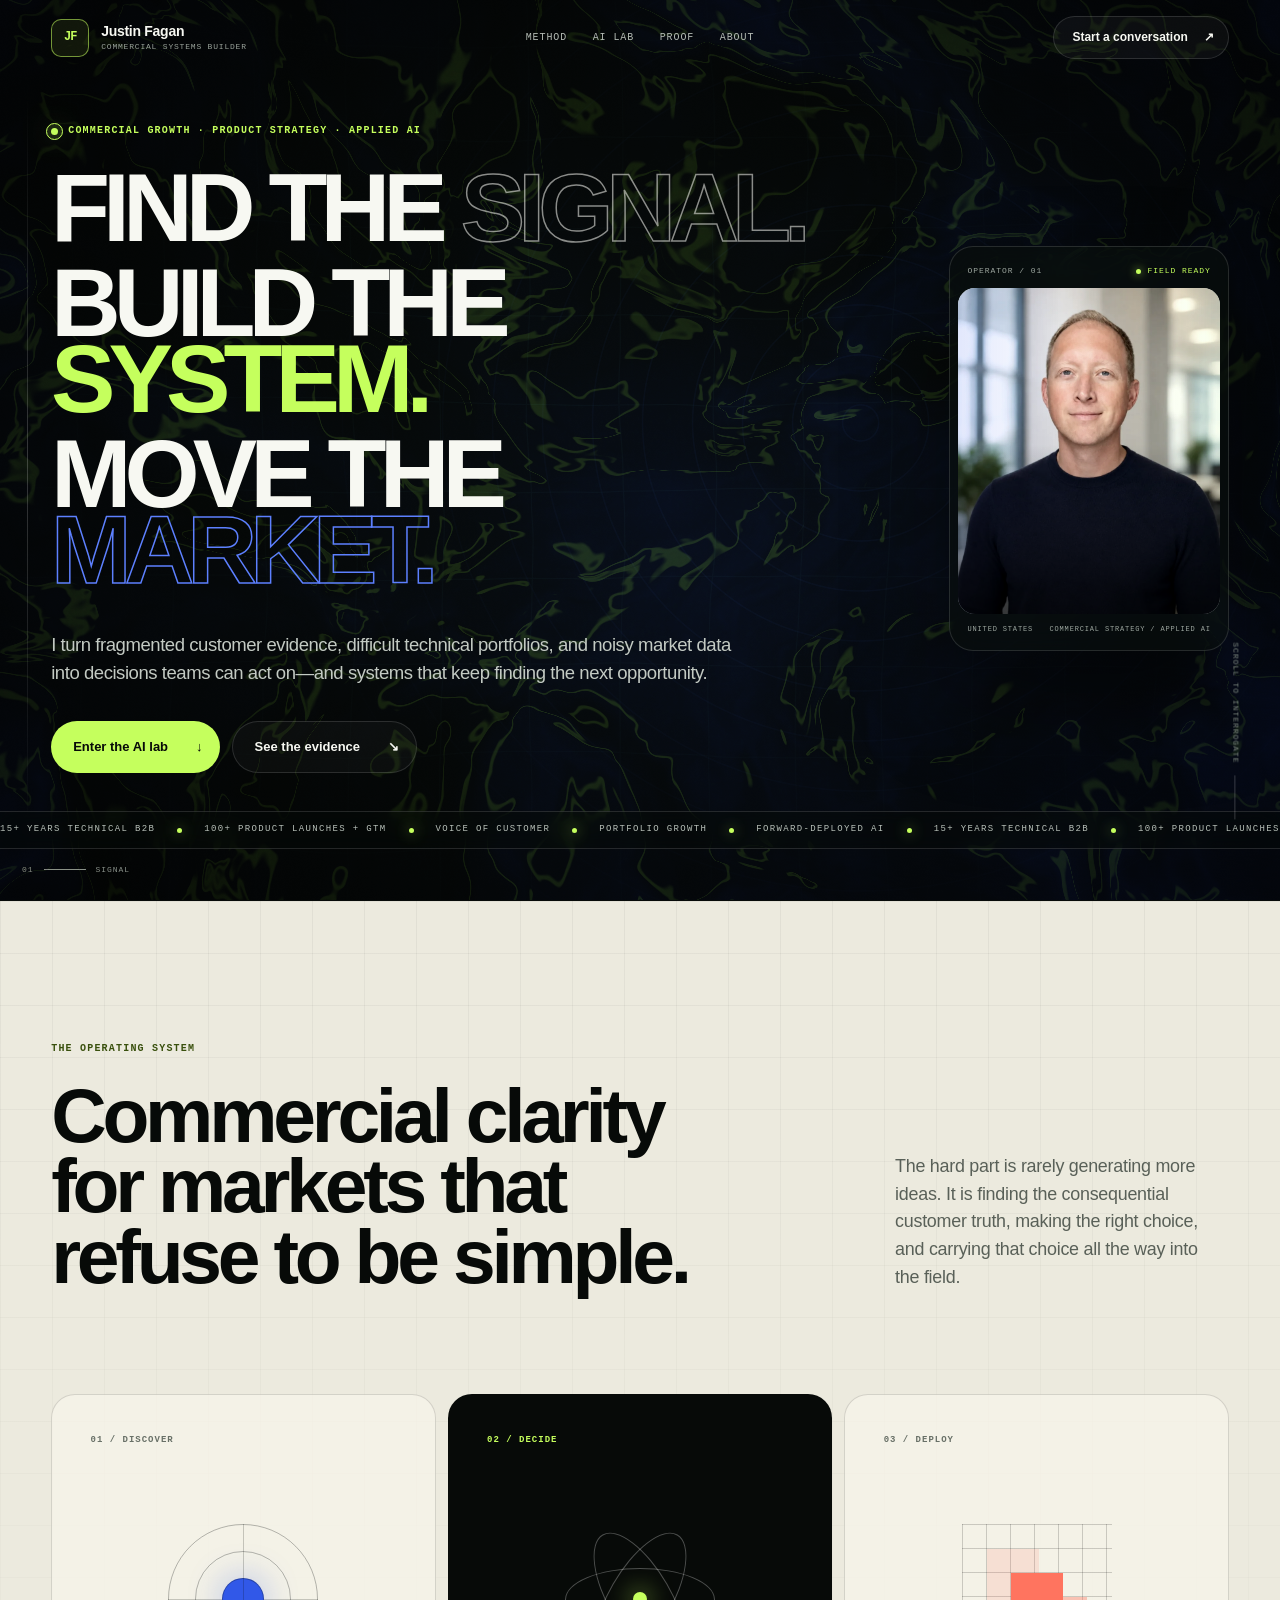
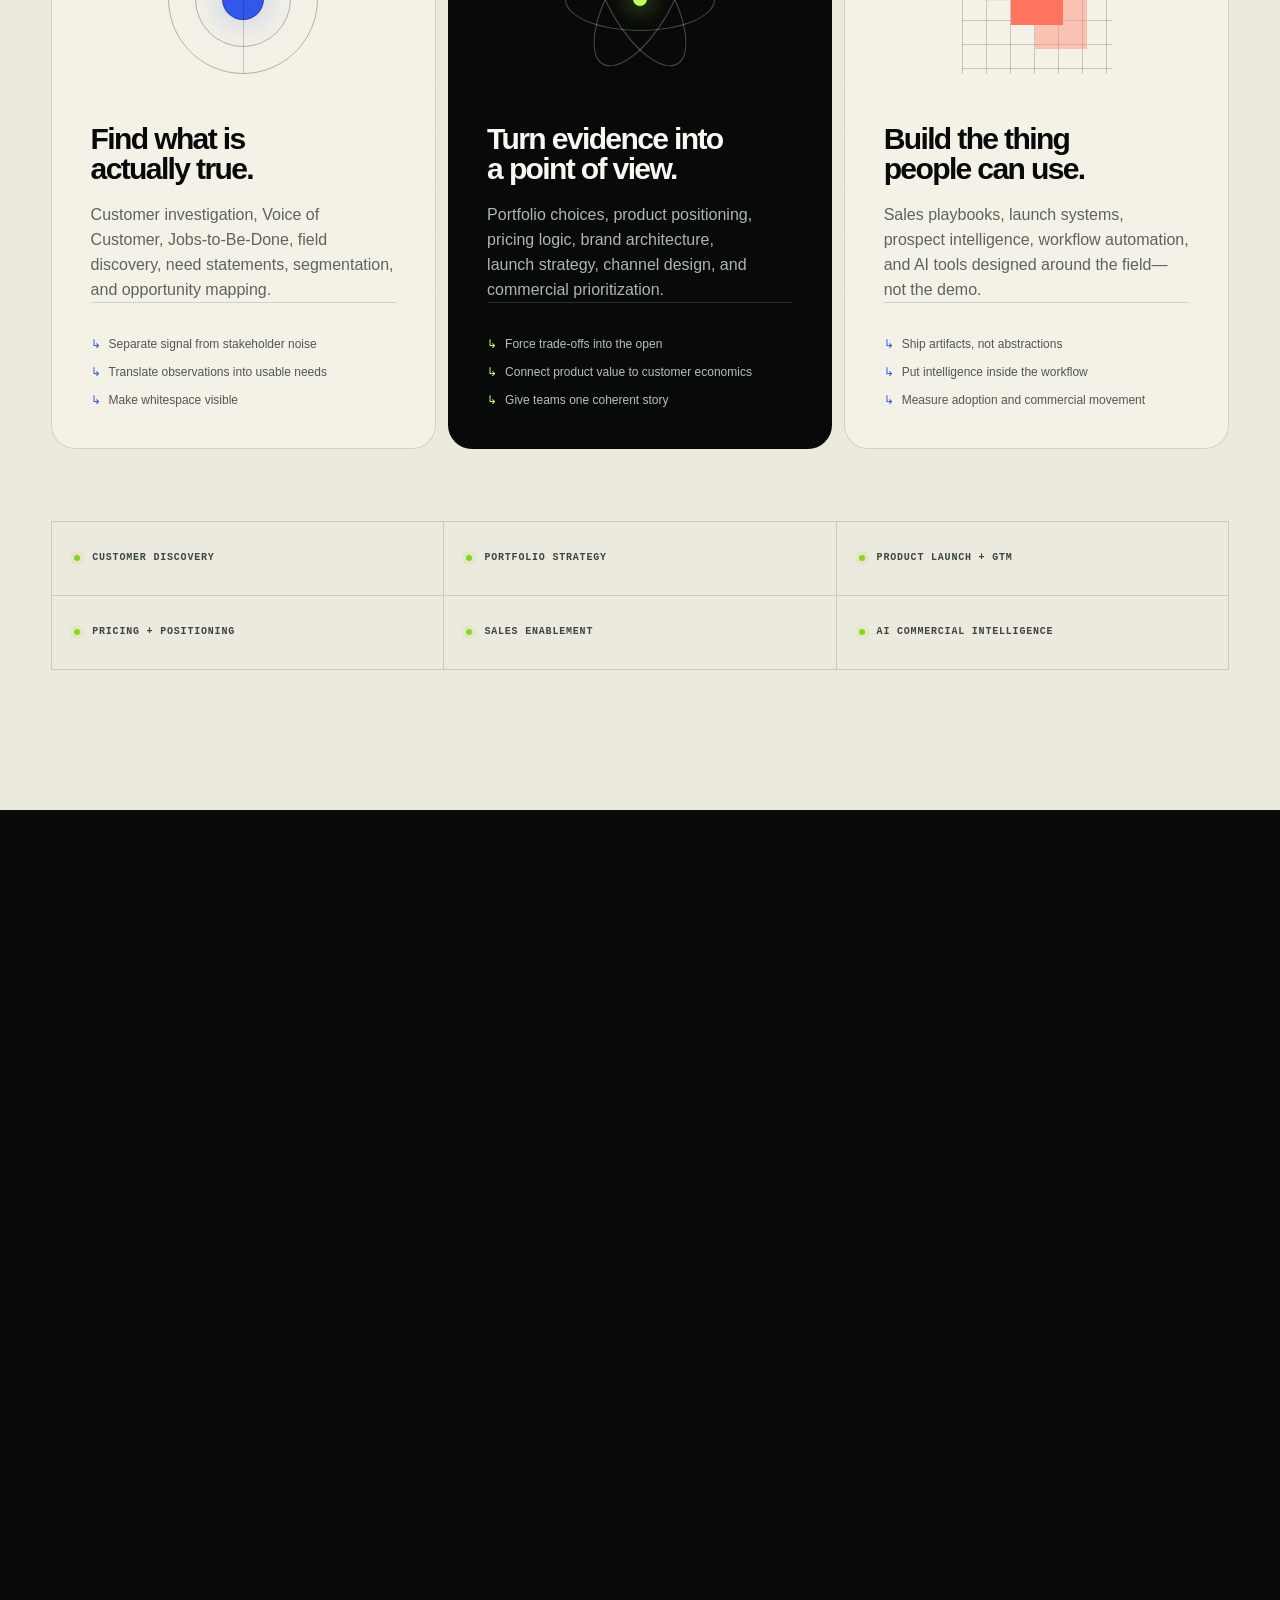
==== index.html @ fa80a07e "[verified] publish GitHub Pages work portfolio" ====
<!DOCTYPE html>
<html lang="en">
<head>
  <meta charset="utf-8">
  <meta name="viewport" content="width=device-width, initial-scale=1, viewport-fit=cover">
  <meta name="theme-color" content="#050706">
  <meta name="color-scheme" content="dark">
  <title>Justin Fagan — Commercial Strategy, Product Growth &amp; Applied AI</title>
  <meta name="description" content="Justin Fagan turns complex technical markets into customer-backed product strategy, commercial growth, and practical AI systems.">
  <link rel="canonical" href="https://thejustinfagan.github.io/">
  <meta property="og:type" content="website">
  <meta property="og:title" content="Justin Fagan — Find the signal. Build the system. Move the market.">
  <meta property="og:description" content="Commercial strategy, product growth, customer discovery, and forward-deployed AI for technical B2B markets.">
  <meta property="og:url" content="https://thejustinfagan.github.io/">
  <meta property="og:image" content="https://thejustinfagan.github.io/assets/og-justin-fagan.jpg">
  <meta property="og:image:width" content="1200">
  <meta property="og:image:height" content="630">
  <meta property="og:image:alt" content="Justin Fagan — Find the signal. Build the system. Move the market.">
  <meta name="twitter:card" content="summary_large_image">
  <meta name="twitter:image" content="https://thejustinfagan.github.io/assets/og-justin-fagan.jpg">
  <link rel="icon" href="assets/favicon.svg" type="image/svg+xml">
  <link rel="preload" href="assets/fonts/inter-tight-latin.woff2" as="font" type="font/woff2" crossorigin>
  <link rel="preload" href="assets/fonts/inter-latin.woff2" as="font" type="font/woff2" crossorigin>
  <link rel="preload" href="assets/justin-fagan-headshot.webp" as="image" type="image/webp">
  <link rel="stylesheet" href="immersive.css?v=20260724">
  <script src="immersive.js?v=20260724" type="module"></script>
</head>
<body>
  <a class="skip-link" href="#main">Skip to content</a>

  <div class="atmosphere" aria-hidden="true">
    <canvas id="signal-field"></canvas>
    <div class="field-fallback"></div>
    <div class="film-grain"></div>
    <div class="cursor-aura"></div>
  </div>

  <header class="site-header" data-header>
    <a class="identity" href="#top">
      <span class="identity__mark" aria-hidden="true">JF</span>
      <span class="identity__text">
        <strong>Justin Fagan</strong>
        <small>Commercial systems builder</small>
      </span>
    </a>

    <nav class="site-nav" aria-label="Primary navigation">
      <a href="#systems">Method</a>
      <a href="#lab">AI Lab</a>
      <a href="#proof">Proof</a>
      <a href="#origin">About</a>
    </nav>

    <details class="mobile-nav">
      <summary>Sections <span aria-hidden="true">⌄</span></summary>
      <nav class="mobile-nav__links" aria-label="Section navigation">
        <a href="#systems">Method</a>
        <a href="#lab">AI Lab</a>
        <a href="#proof">Proof</a>
        <a href="#origin">About</a>
      </nav>
    </details>

    <a class="header-cta magnetic" href="mailto:justin.fagan@gmail.com" aria-label="Start a conversation with Justin Fagan">
      <span>Start a conversation</span><span aria-hidden="true">↗</span>
    </a>
  </header>

  <main id="main">
    <section class="hero" id="top" data-chapter="Signal">
      <div class="hero__grid shell">
        <div class="hero__copy">
          <p class="kicker reveal" data-reveal>
            <span class="live-dot" aria-hidden="true"></span>
            Commercial growth · Product strategy · Applied AI
          </p>
          <h1 class="hero__title">
            <span class="title-line" data-title-line>Find the <em>signal.</em></span>
            <span class="title-line" data-title-line>Build the <em>system.</em></span>
            <span class="title-line" data-title-line>Move the <em>market.</em></span>
          </h1>
          <p class="hero__lead reveal" data-reveal>
            I turn fragmented customer evidence, difficult technical portfolios, and noisy market data into decisions teams can act on—and systems that keep finding the next opportunity.
          </p>
          <div class="hero__actions reveal" data-reveal>
            <a class="button button--primary magnetic" href="#lab">
              <span>Enter the AI lab</span><span aria-hidden="true">↓</span>
            </a>
            <a class="button button--ghost magnetic" href="#proof">
              <span>See the evidence</span><span aria-hidden="true">↘</span>
            </a>
          </div>
        </div>

        <aside class="hero__instrument reveal" data-reveal aria-label="Justin Fagan profile">
          <div class="instrument__chrome">
            <span>Operator / 01</span>
            <span class="instrument__status">Field ready</span>
          </div>
          <figure class="portrait-window">
            <img src="assets/justin-fagan-headshot.webp" alt="Justin Fagan" width="800" height="1000">
            <span class="portrait-scan" aria-hidden="true"></span>
          </figure>
          <div class="instrument__readout">
            <span>United States</span>
            <span>Commercial strategy / applied AI</span>
          </div>
        </aside>
      </div>

      <div class="hero__rail" aria-hidden="true">
        <div class="rail-track">
          <span>15+ YEARS TECHNICAL B2B</span><i></i>
          <span>100+ PRODUCT LAUNCHES + GTM</span><i></i>
          <span>VOICE OF CUSTOMER</span><i></i>
          <span>PORTFOLIO GROWTH</span><i></i>
          <span>FORWARD-DEPLOYED AI</span><i></i>
          <span aria-hidden="true">15+ YEARS TECHNICAL B2B</span><i aria-hidden="true"></i>
          <span aria-hidden="true">100+ PRODUCT LAUNCHES + GTM</span><i aria-hidden="true"></i>
          <span aria-hidden="true">VOICE OF CUSTOMER</span><i aria-hidden="true"></i>
          <span aria-hidden="true">PORTFOLIO GROWTH</span><i aria-hidden="true"></i>
          <span aria-hidden="true">FORWARD-DEPLOYED AI</span><i aria-hidden="true"></i>
        </div>
      </div>

      <a class="scroll-cue" href="#systems">
        <span>Scroll to interrogate</span>
        <span class="scroll-cue__line" aria-hidden="true"></span>
      </a>
    </section>

    <section class="thesis panel panel--bone" id="systems" data-chapter="Method">
      <div class="shell">
        <header class="section-heading section-heading--split reveal" data-reveal>
          <div>
            <p class="kicker kicker--dark">The operating system</p>
            <h2>Commercial clarity for markets that refuse to be simple.</h2>
          </div>
          <p>
            The hard part is rarely generating more ideas. It is finding the consequential customer truth, making the right choice, and carrying that choice all the way into the field.
          </p>
        </header>

        <div class="method-grid">
          <article class="method-card reveal" data-reveal>
            <div class="method-card__index">01 / DISCOVER</div>
            <div class="method-card__glyph glyph-radar" aria-hidden="true"><span></span><span></span><span></span></div>
            <h3>Find what is actually true.</h3>
            <p>Customer investigation, Voice of Customer, Jobs-to-Be-Done, field discovery, need statements, segmentation, and opportunity mapping.</p>
            <ul>
              <li>Separate signal from stakeholder noise</li>
              <li>Translate observations into usable needs</li>
              <li>Make whitespace visible</li>
            </ul>
          </article>

          <article class="method-card method-card--ink reveal" data-reveal>
            <div class="method-card__index">02 / DECIDE</div>
            <div class="method-card__glyph glyph-orbit" aria-hidden="true"><span></span><span></span><span></span></div>
            <h3>Turn evidence into a point of view.</h3>
            <p>Portfolio choices, product positioning, pricing logic, brand architecture, launch strategy, channel design, and commercial prioritization.</p>
            <ul>
              <li>Force trade-offs into the open</li>
              <li>Connect product value to customer economics</li>
              <li>Give teams one coherent story</li>
            </ul>
          </article>

          <article class="method-card reveal" data-reveal>
            <div class="method-card__index">03 / DEPLOY</div>
            <div class="method-card__glyph glyph-grid" aria-hidden="true"><span></span></div>
            <h3>Build the thing people can use.</h3>
            <p>Sales playbooks, launch systems, prospect intelligence, workflow automation, and AI tools designed around the field—not the demo.</p>
            <ul>
              <li>Ship artifacts, not abstractions</li>
              <li>Put intelligence inside the workflow</li>
              <li>Measure adoption and commercial movement</li>
            </ul>
          </article>
        </div>

        <ul class="capability-matrix reveal" data-reveal aria-label="Core capabilities">
          <li>Customer discovery</li>
          <li>Portfolio strategy</li>
          <li>Product launch + GTM</li>
          <li>Pricing + positioning</li>
          <li>Sales enablement</li>
          <li>AI commercial intelligence</li>
        </ul>
      </div>
    </section>

    <section class="lab panel" id="lab" data-chapter="AI Lab">
      <div class="shell">
        <header class="lab-intro reveal" data-reveal>
          <p class="kicker">Forward-deployed AI / Live systems</p>
          <h2>The lab is not a demo.<br><em>It is how I think.</em></h2>
          <div class="lab-intro__aside">
            <span class="mono-label">BUILD LOG / 2026.07</span>
            <p>I build decision environments that join public data, market context, maps, research, and commercial judgment into one usable surface.</p>
          </div>
        </header>

        <article class="lab-case lab-case--fleet reveal" data-reveal>
          <div class="lab-case__meta">
            <span class="lab-case__number">SYSTEM 01</span>
            <span class="status-chip"><i></i> Live product</span>
          </div>
          <div class="lab-case__copy">
            <p class="kicker">Fleet Radar / Fleet Intel</p>
            <h3>Turn a national carrier universe into the next field move.</h3>
            <p>Search by company, radius, route corridor, or account list. Combine fleet, facility, authority, relationship, and corporate-family intelligence—then turn the result into a prioritized trip.</p>
            <ul class="case-stats" aria-label="Fleet Intel capabilities">
              <li><strong>4.38M</strong><small>carrier records surfaced</small></li>
              <li><strong>50</strong><small>states covered</small></li>
              <li><strong>1 map</strong><small>radius + corridor + accounts</small></li>
            </ul>
          </div>
          <button class="product-frame product-frame--wide" type="button" data-lightbox="assets/lab/fleet-radar.webp" data-lightbox-alt="Fleet Radar showing a populated 50-mile carrier search around Louisville, Kentucky">
            <span class="product-frame__bar" aria-hidden="true">
              <i></i><i></i><i></i><b>fleet intelligence / radius search</b>
            </span>
            <img src="assets/lab/fleet-radar.webp" alt="Fleet Radar interface showing 6,375 fleet matches on a map around Louisville" width="1600" height="1000" loading="eager">
            <span class="product-frame__hint">Click to inspect ↗</span>
          </button>
        </article>

        <article class="lab-case lab-case--dc reveal" data-reveal>
          <div class="lab-case__meta">
            <span class="lab-case__number">SYSTEM 02</span>
            <span class="status-chip"><i></i> Live product</span>
          </div>
          <div class="lab-case__copy">
            <p class="kicker">Data Center + Power Plant Intel</p>
            <h3>See the physical infrastructure behind the AI economy.</h3>
            <p>A national prospecting surface for data centers, operating generation, and proposed power. It turns a scattered infrastructure landscape into mapped candidates, evidence, capacity, and field-ready research paths.</p>
            <ul class="case-stats" aria-label="Data center intelligence capabilities">
              <li><strong>National</strong><small>site opportunity atlas</small></li>
              <li><strong>Layered</strong><small>power + data center context</small></li>
              <li><strong>Field-ready</strong><small>site-level research</small></li>
            </ul>
          </div>

          <div class="product-duet">
            <button class="product-frame" type="button" data-lightbox="assets/lab/dc-atlas.webp" data-lightbox-alt="National data center and power plant opportunity map">
              <span class="product-frame__bar" aria-hidden="true"><i></i><i></i><i></i><b>national opportunity atlas</b></span>
              <img src="assets/lab/dc-atlas.webp" alt="Data Center and Power Plant Intel national map with prospect clusters" width="1600" height="1000" loading="lazy">
              <span class="product-frame__hint">National view ↗</span>
            </button>
            <button class="product-frame product-frame--detail" type="button" data-lightbox="assets/lab/dc-detail.webp" data-lightbox-alt="Power prospect detail and external research links">
              <span class="product-frame__bar" aria-hidden="true"><i></i><i></i><i></i><b>site evidence</b></span>
              <img src="assets/lab/dc-detail.webp" alt="Power prospect detail with capacity, coordinates, map, and research links" width="1600" height="1000" loading="lazy">
              <span class="product-frame__hint">Evidence view ↗</span>
            </button>
          </div>
        </article>

        <aside class="lab-principle reveal" data-reveal aria-label="AI design principle">
          <span class="lab-principle__mark" aria-hidden="true">↳</span>
          <p><strong>The principle:</strong> AI should reduce the distance between a hard question and a defensible next action.</p>
          <span>Not another dashboard. A commercial instrument.</span>
        </aside>
      </div>
    </section>

    <section class="proof panel panel--cobalt" id="proof" data-chapter="Proof">
      <div class="shell">
        <header class="section-heading section-heading--split reveal" data-reveal>
          <div>
            <p class="kicker kicker--light">Selected commercial outcomes</p>
            <h2>Strategy only matters when something moves.</h2>
          </div>
          <p>Examples across technical products, complex portfolios, aftermarket growth, pricing, and launch programs. Results reflect the broader teams and businesses I helped lead.</p>
        </header>

        <div class="outcome-grid">
          <article class="outcome reveal" data-reveal>
            <span class="outcome__number" data-count="35" data-suffix="%">35%</span>
            <h3>Year-over-year revenue growth contribution</h3>
            <p>Commercial focus, portfolio strategy, positioning, and field execution across a complex technical parts business.</p>
          </article>
          <article class="outcome reveal" data-reveal>
            <span class="outcome__number" data-count="25" data-suffix="%">25%</span>
            <h3>Market-share improvement</h3>
            <p>Customer-backed product strategy, clearer differentiation, and sustained go-to-market execution.</p>
          </article>
          <article class="outcome reveal" data-reveal>
            <span class="outcome__number" data-count="10" data-prefix="$" data-suffix="M">$10M</span>
            <h3>Revenue from a new platform launch</h3>
            <p>From Voice of Customer and product architecture through pricing, dealer strategy, and launch adoption.</p>
          </article>
          <article class="outcome reveal" data-reveal>
            <span class="outcome__number" data-count="100" data-suffix="+">100+</span>
            <h3>Products launched and commercialized</h3>
            <p>Technical products translated into positioning, launch plans, sales tools, and a story the market could use.</p>
          </article>
        </div>
      </div>
    </section>

    <section class="origin panel panel--bone" id="origin" data-chapter="About">
      <div class="shell origin-grid">
        <div class="origin-portrait reveal" data-reveal>
          <figure>
            <img src="assets/justin-fagan-headshot.webp" alt="Portrait of Justin Fagan" width="800" height="1000" loading="lazy">
          </figure>
          <div class="origin-portrait__caption">
            <span>JUSTIN FAGAN</span>
            <span>MIDWEST / UNITED STATES</span>
          </div>
        </div>

        <div class="origin-copy reveal" data-reveal>
          <p class="kicker kicker--dark">Built for consequential work</p>
          <h2>Direct. Curious. Customer-backed. Builder-minded.</h2>
          <p class="origin-copy__lead">I am most useful in the space between a complicated market and the decision that unlocks it.</p>
          <p>I have spent more than fifteen years across technical B2B markets, product and portfolio leadership, customer discovery, sales enablement, and commercialization. I care about making hard things clear enough for people to move—and concrete enough to survive contact with the field.</p>

          <ul class="origin-timeline" aria-label="Background">
            <li><span>01</span><strong>West Point graduate</strong><small>Systems thinking under pressure</small></li>
            <li><span>02</span><strong>Former infantry officer</strong><small>Clarity, ownership, and execution</small></li>
            <li><span>03</span><strong>MBA + commercial leader</strong><small>Customer evidence into growth</small></li>
            <li><span>04</span><strong>Division I hockey alum</strong><small>Team standards and competitive rhythm</small></li>
          </ul>

          <p class="origin-human">Coach. Builder. Team-first. I believe the best work should be ambitious without becoming theatrical—and sophisticated without becoming obscure.</p>
        </div>
      </div>
    </section>

    <section class="contact panel" id="contact" data-chapter="Contact">
      <div class="shell contact__inner reveal" data-reveal>
        <p class="kicker">Open channel</p>
        <h2>Bring me the market<br>nobody understands yet.</h2>
        <p>If you are trying to find the real customer opportunity, sharpen a technical portfolio, launch something consequential, or build practical AI leverage, let’s compare notes.</p>
        <a class="contact-link magnetic" href="mailto:justin.fagan@gmail.com">
          <span>justin.fagan@gmail.com</span>
          <span aria-hidden="true">↗</span>
        </a>
      </div>
      <div class="contact__coordinates shell" aria-hidden="true">
        <span>PUBLIC WORK</span>
        <span>© 2026 JUSTIN FAGAN</span>
        <span>BUILT FOR CONSEQUENCE</span>
      </div>
    </section>
  </main>

  <div class="chapter-indicator" aria-hidden="true">
    <span class="chapter-indicator__index">01</span>
    <span class="chapter-indicator__line"></span>
    <span class="chapter-indicator__name">Signal</span>
  </div>

  <dialog class="lightbox" id="lab-lightbox" closedby="any" aria-label="Expanded product interface">
    <button class="lightbox__close" type="button" aria-label="Close expanded image">Close ×</button>
    <div class="lightbox__stage">
      <img src="[data-uri]" alt="">
    </div>
    <p class="lightbox__caption"></p>
  </dialog>

</body>
</html>
---- immersive.css ----
@font-face {
  font-family: "Inter";
  src: url("assets/fonts/inter-latin.woff2") format("woff2");
  font-style: normal;
  font-weight: 400 700;
  font-display: swap;
}

@font-face {
  font-family: "Inter Tight";
  src: url("assets/fonts/inter-tight-latin.woff2") format("woff2");
  font-style: normal;
  font-weight: 500 800;
  font-display: swap;
}

@font-face {
  font-family: "Inter Tight";
  src: url("assets/fonts/inter-tight-italic-600-latin.woff2") format("woff2");
  font-style: italic;
  font-weight: 600;
  font-display: swap;
}

@font-face {
  font-family: "DM Mono";
  src: url("assets/fonts/dm-mono-400-latin.woff2") format("woff2");
  font-style: normal;
  font-weight: 400;
  font-display: swap;
}

@font-face {
  font-family: "DM Mono";
  src: url("assets/fonts/dm-mono-500-latin.woff2") format("woff2");
  font-style: normal;
  font-weight: 500;
  font-display: swap;
}

@property --glow-angle {
  syntax: "<angle>";
  inherits: false;
  initial-value: 0deg;
}

@property --frame-shift {
  syntax: "<percentage>";
  inherits: true;
  initial-value: 0%;
}

:root {
  --ink: #070a08;
  --ink-soft: #111611;
  --ink-raised: #151b16;
  --bone: #eceade;
  --bone-bright: #f7f5ea;
  --bone-deep: #d8d4c5;
  --acid: #c5ff5d;
  --acid-deep: #89d321;
  --cobalt: #3158e8;
  --cobalt-bright: #5d80ff;
  --coral: #ff745f;
  --white: #f7f8f2;
  --muted: #a5aea5;
  --line-dark: rgb(255 255 255 / 0.13);
  --line-light: rgb(7 10 8 / 0.14);
  --display: "Inter Tight", "Avenir Next", "Helvetica Neue", Arial, sans-serif;
  --body: Inter, "Avenir Next", "Helvetica Neue", Arial, sans-serif;
  --mono: "DM Mono", "SFMono-Regular", Consolas, monospace;
  --shell: 1440px;
  --pad: clamp(20px, 4vw, 68px);
  --header-h: 76px;
  --safe-top: env(safe-area-inset-top, 0px);
  --safe-right: env(safe-area-inset-right, 0px);
  --safe-bottom: env(safe-area-inset-bottom, 0px);
  --safe-left: env(safe-area-inset-left, 0px);
  --ease-out: cubic-bezier(0.16, 1, 0.3, 1);
  --ease-snap: linear(0, 0.003 0.5%, 0.011 1%, 0.024 1.5%, 0.044 2%, 0.098 3%, 0.17 4%, 0.348 6%, 0.526 8%, 0.665 10%, 0.778 12%, 0.86 14%, 0.922 16%, 0.966 18%, 0.991 20%, 1.006 22%, 1.012 24%, 1.011 28%, 1.005 32%, 1);
}

* {
  box-sizing: border-box;
}

html {
  background: var(--ink);
  color-scheme: dark;
  scroll-behavior: smooth;
  scroll-padding-top: calc(var(--header-h) + var(--safe-top) + 20px);
  scrollbar-color: var(--acid) var(--ink);
}

body {
  min-width: 320px;
  margin: 0;
  overflow-x: clip;
  background: var(--ink);
  color: var(--white);
  font-family: var(--body);
  font-size: 16px;
  line-height: 1.55;
  text-rendering: optimizeLegibility;
  -webkit-font-smoothing: antialiased;
}

body::selection,
body *::selection {
  background: var(--acid);
  color: var(--ink);
}

img,
svg,
canvas {
  display: block;
  max-width: 100%;
}

button,
a {
  color: inherit;
}

button,
input,
textarea,
select {
  font: inherit;
}

button,
a {
  -webkit-tap-highlight-color: transparent;
}

a {
  text-decoration-thickness: 0.08em;
  text-underline-offset: 0.18em;
}

p,
h1,
h2,
h3,
figure {
  margin: 0;
}

h1,
h2,
h3 {
  font-family: var(--display);
  font-weight: 730;
  letter-spacing: -0.055em;
  text-wrap: balance;
}

p {
  text-wrap: pretty;
}

.skip-link {
  position: fixed;
  inset: 10px auto auto 10px;
  z-index: 10000;
  translate: 0 -160%;
  border-radius: 999px;
  background: var(--acid);
  color: var(--ink);
  padding: 10px 16px;
  font-weight: 800;
  transition: translate 180ms ease;
}

.skip-link:focus {
  translate: 0;
}

.shell {
  width: min(100%, var(--shell));
  margin-inline: auto;
  padding-inline: var(--pad);
}

.atmosphere {
  position: fixed;
  inset: 0;
  z-index: 0;
  overflow: hidden;
  pointer-events: none;
}

#signal-field,
.field-fallback,
.film-grain,
.cursor-aura {
  position: absolute;
  inset: 0;
  width: 100%;
  height: 100%;
}

#signal-field {
  opacity: 0;
  transition: opacity 1.4s ease;
}

.webgl-ready #signal-field {
  opacity: 1;
}

.field-fallback {
  background:
    radial-gradient(circle at 72% 28%, rgb(49 88 232 / 0.24), transparent 34%),
    radial-gradient(circle at 32% 62%, rgb(197 255 93 / 0.13), transparent 30%),
    #070a08;
}

.webgl-ready .field-fallback {
  opacity: 0;
}

.film-grain {
  z-index: 2;
  opacity: 0.17;
  background-image: url("data:image/svg+xml,%3Csvg viewBox='0 0 180 180' xmlns='http://www.w3.org/2000/svg'%3E%3Cfilter id='n'%3E%3CfeTurbulence type='fractalNoise' baseFrequency='.95' numOctaves='4' stitchTiles='stitch'/%3E%3C/filter%3E%3Crect width='100%25' height='100%25' filter='url(%23n)' opacity='.24'/%3E%3C/svg%3E");
  mix-blend-mode: soft-light;
}

.cursor-aura {
  inset: -180px auto auto -180px;
  width: 360px;
  height: 360px;
  border-radius: 50%;
  opacity: 0;
  background: radial-gradient(circle, rgb(197 255 93 / 0.12), transparent 68%);
  transform: translate3d(var(--pointer-x, 50vw), var(--pointer-y, 50vh), 0);
  transition: opacity 300ms ease;
}

@media (pointer: fine) {
  body:hover .cursor-aura {
    opacity: 1;
  }
}

.site-header {
  position: fixed;
  inset: 0 0 auto;
  z-index: 100;
  display: grid;
  grid-template-columns: 1fr auto 1fr;
  align-items: center;
  min-height: calc(var(--header-h) + var(--safe-top));
  padding: calc(10px + var(--safe-top)) max(var(--pad), var(--safe-right)) 10px max(var(--pad), var(--safe-left));
  border-bottom: 1px solid transparent;
  transition: background 320ms ease, border-color 320ms ease, min-height 320ms ease;
}

.site-header.is-scrolled {
  min-height: calc(64px + var(--safe-top));
  border-color: var(--line-dark);
  background: rgb(7 10 8 / 0.78);
  backdrop-filter: blur(22px) saturate(150%);
}

.identity {
  display: inline-flex;
  align-items: center;
  justify-self: start;
  gap: 12px;
  width: max-content;
  color: var(--white);
  text-decoration: none;
}

.identity__mark {
  display: grid;
  width: 38px;
  aspect-ratio: 1;
  place-items: center;
  border: 1px solid rgb(197 255 93 / 0.55);
  border-radius: 10px;
  background: rgb(197 255 93 / 0.08);
  color: var(--acid);
  font-family: var(--mono);
  font-size: 12px;
  font-weight: 700;
  letter-spacing: -0.08em;
}

.identity__text {
  display: grid;
  line-height: 1.05;
}

.identity__text strong {
  font-size: 14px;
  letter-spacing: -0.02em;
}

.identity__text small {
  margin-top: 4px;
  color: #9aa39b;
  font-family: var(--mono);
  font-size: 8px;
  letter-spacing: 0.1em;
  text-transform: uppercase;
}

.site-nav {
  display: flex;
  align-items: center;
  gap: clamp(16px, 2vw, 34px);
  font-family: var(--mono);
  font-size: 10px;
  letter-spacing: 0.09em;
  text-transform: uppercase;
}

.site-nav a {
  position: relative;
  color: #b5bcb5;
  text-decoration: none;
  transition: color 180ms ease;
}

.site-nav a::after {
  position: absolute;
  inset: auto 0 -8px;
  height: 1px;
  background: var(--acid);
  content: "";
  scale: 0 1;
  transform-origin: right;
  transition: scale 260ms var(--ease-out);
}

.site-nav a:hover,
.site-nav a:focus-visible,
.site-nav a[aria-current="true"] {
  color: var(--white);
}

.site-nav a:hover::after,
.site-nav a:focus-visible::after,
.site-nav a[aria-current="true"]::after {
  scale: 1 1;
  transform-origin: left;
}

.mobile-nav {
  position: relative;
  display: none;
  justify-self: end;
  font-family: var(--mono);
  font-size: 10px;
  letter-spacing: 0.09em;
  text-transform: uppercase;
}

.mobile-nav > summary {
  min-height: 42px;
  display: inline-flex;
  align-items: center;
  justify-content: center;
  gap: 8px;
  border: 1px solid var(--line-dark);
  border-radius: 999px;
  padding: 9px 12px;
  background: rgb(255 255 255 / 0.04);
  color: #c4cbc4;
  cursor: pointer;
  list-style: none;
  user-select: none;
}

.mobile-nav > summary::-webkit-details-marker {
  display: none;
}

.mobile-nav > summary span {
  color: var(--acid);
  transition: rotate 180ms ease;
}

.mobile-nav[open] > summary {
  border-color: rgb(197 255 93 / 0.5);
  color: var(--white);
}

.mobile-nav[open] > summary span {
  rotate: 180deg;
}

.mobile-nav__links {
  position: absolute;
  inset: calc(100% + 10px) 0 auto auto;
  display: grid;
  width: min(230px, calc(100vw - var(--safe-left) - var(--safe-right) - 32px));
  overflow: hidden;
  border: 1px solid var(--line-dark);
  border-radius: 16px;
  padding: 6px;
  background: rgb(7 10 8 / 0.96);
  box-shadow: 0 24px 70px rgb(0 0 0 / 0.45);
  backdrop-filter: blur(22px) saturate(145%);
}

.mobile-nav__links a {
  min-height: 44px;
  display: flex;
  align-items: center;
  justify-content: space-between;
  border-radius: 10px;
  padding: 10px 12px;
  color: #c4cbc4;
  text-decoration: none;
}

.mobile-nav__links a::after {
  color: var(--acid);
  content: "↘";
}

.mobile-nav__links a:hover,
.mobile-nav__links a:focus-visible,
.mobile-nav__links a[aria-current="true"] {
  background: rgb(255 255 255 / 0.07);
  color: var(--white);
}

.header-cta {
  display: inline-flex;
  align-items: center;
  justify-self: end;
  gap: 16px;
  border: 1px solid var(--line-dark);
  border-radius: 999px;
  padding: 11px 14px 11px 18px;
  background: rgb(255 255 255 / 0.04);
  color: var(--white);
  font-size: 12px;
  font-weight: 760;
  text-decoration: none;
  transition: border-color 220ms ease, background 220ms ease, color 220ms ease;
}

.header-cta:hover {
  border-color: var(--acid);
  background: var(--acid);
  color: var(--ink);
}

main {
  position: relative;
  z-index: 3;
}

section[id] {
  scroll-margin-top: calc(var(--header-h) + var(--safe-top) + 18px);
}

.hero {
  position: relative;
  display: grid;
  min-height: 100svh;
  overflow: clip;
  align-items: center;
  padding: max(calc(var(--header-h) + var(--safe-top) + 48px), 12vh) 0 128px;
}

.hero::before {
  position: absolute;
  inset: 10% auto 8% calc(var(--pad) - 24px);
  width: 1px;
  background: linear-gradient(transparent, rgb(255 255 255 / 0.2), transparent);
  content: "";
}

.hero__grid {
  display: grid;
  grid-template-columns: minmax(0, 1fr) minmax(260px, 0.34fr);
  gap: clamp(44px, 6vw, 110px);
  align-items: center;
}

.hero__copy {
  max-width: 1060px;
}

.kicker {
  display: flex;
  align-items: center;
  gap: 10px;
  margin-bottom: 24px;
  color: var(--acid);
  font-family: var(--mono);
  font-size: 10px;
  font-weight: 600;
  letter-spacing: 0.12em;
  line-height: 1.4;
  text-transform: uppercase;
}

.kicker--dark {
  color: #39500d;
}

.kicker--light {
  color: #dbe4ff;
}

.live-dot {
  position: relative;
  width: 7px;
  height: 7px;
  border-radius: 50%;
  background: var(--acid);
  box-shadow: 0 0 0 5px rgb(197 255 93 / 0.12), 0 0 28px rgb(197 255 93 / 0.8);
}

.live-dot::after {
  position: absolute;
  inset: -5px;
  border: 1px solid var(--acid);
  border-radius: inherit;
  content: "";
  animation: signal-ping 2.2s ease-out infinite;
}

@keyframes signal-ping {
  0% { opacity: 0.8; scale: 0.4; }
  70%, 100% { opacity: 0; scale: 2.2; }
}

.hero__title {
  max-width: 1080px;
  font-size: clamp(3.5rem, 7.55vw, 9.2rem);
  font-weight: 780;
  letter-spacing: -0.072em;
  line-height: 0.79;
  text-transform: uppercase;
}

.title-line {
  display: block;
  overflow: hidden;
  padding: 0.08em 0 0.11em;
  transform-origin: left center;
}

.title-line em {
  position: relative;
  color: transparent;
  font-style: normal;
  -webkit-text-stroke: 1.5px rgb(247 248 242 / 0.55);
}

.title-line:nth-child(2) em {
  color: var(--acid);
  -webkit-text-stroke: 0;
}

.title-line:nth-child(3) em {
  color: transparent;
  -webkit-text-stroke: 1.5px var(--cobalt-bright);
}

.hero__lead {
  max-width: 690px;
  margin-top: 32px;
  color: #c3cac3;
  font-size: clamp(1.05rem, 1.45vw, 1.35rem);
  line-height: 1.52;
  letter-spacing: -0.025em;
}

.hero__actions {
  display: flex;
  flex-wrap: wrap;
  gap: 12px;
  margin-top: 34px;
}

.button {
  display: inline-flex;
  min-height: 52px;
  align-items: center;
  justify-content: space-between;
  gap: 28px;
  border-radius: 999px;
  padding: 13px 17px 13px 22px;
  font-size: 13px;
  font-weight: 800;
  text-decoration: none;
  transition: transform 220ms var(--ease-out), background 220ms ease, color 220ms ease, border-color 220ms ease;
}

.button--primary {
  background: var(--acid);
  color: var(--ink);
}

.button--primary:hover {
  background: var(--white);
}

.button--ghost {
  border: 1px solid var(--line-dark);
  background: rgb(255 255 255 / 0.03);
}

.button--ghost:hover {
  border-color: rgb(255 255 255 / 0.45);
  background: rgb(255 255 255 / 0.08);
}

.hero__instrument {
  position: relative;
  justify-self: end;
  width: min(100%, 390px);
  padding: 8px;
  border: 1px solid var(--line-dark);
  border-radius: 24px;
  background: rgb(10 15 11 / 0.56);
  box-shadow: 0 50px 100px rgb(0 0 0 / 0.36);
  backdrop-filter: blur(18px) saturate(130%);
  transform: perspective(1100px) rotateY(-3deg) rotateX(1deg);
  transition: transform 800ms var(--ease-out);
}

.hero__instrument:hover {
  transform: perspective(1100px) rotateY(0) rotateX(0) translateY(-4px);
}

.instrument__chrome,
.instrument__readout {
  display: flex;
  align-items: center;
  justify-content: space-between;
  padding: 10px 9px;
  color: #9da69f;
  font-family: var(--mono);
  font-size: 8px;
  letter-spacing: 0.12em;
  text-transform: uppercase;
}

.instrument__status {
  display: inline-flex;
  align-items: center;
  gap: 6px;
  color: var(--acid);
}

.instrument__status::before {
  width: 5px;
  height: 5px;
  border-radius: 50%;
  background: currentColor;
  content: "";
  box-shadow: 0 0 10px currentColor;
}

.portrait-window {
  position: relative;
  overflow: hidden;
  aspect-ratio: 4 / 5;
  border-radius: 17px;
  background: #cbd2ce;
  isolation: isolate;
}

.portrait-window::before {
  position: absolute;
  inset: 0;
  z-index: 2;
  background:
    linear-gradient(180deg, transparent 48%, rgb(7 10 8 / 0.68)),
    linear-gradient(90deg, rgb(49 88 232 / 0.14), transparent 40%, rgb(197 255 93 / 0.1));
  content: "";
  mix-blend-mode: multiply;
  pointer-events: none;
}

.portrait-window img {
  width: 100%;
  height: 100%;
  object-fit: cover;
  object-position: 50% 36%;
  filter: saturate(0.75) contrast(1.04);
  transition: scale 1.2s var(--ease-out), filter 1.2s ease;
}

.hero__instrument:hover img {
  scale: 1.035;
  filter: saturate(0.95) contrast(1.02);
}

.portrait-scan {
  position: absolute;
  inset: -25% 0 auto;
  z-index: 4;
  height: 20%;
  background: linear-gradient(transparent, rgb(197 255 93 / 0.22), transparent);
  mix-blend-mode: screen;
  animation: portrait-scan 6s ease-in-out infinite;
}

@keyframes portrait-scan {
  0%, 18% { translate: 0 0; opacity: 0; }
  28% { opacity: 1; }
  70% { translate: 0 650%; opacity: 0.7; }
  100% { translate: 0 650%; opacity: 0; }
}

.instrument__readout {
  padding-bottom: 7px;
  font-size: 7px;
}

.hero__rail {
  position: absolute;
  inset: auto 0 calc(52px + var(--safe-bottom));
  overflow: hidden;
  border-block: 1px solid var(--line-dark);
  background: rgb(7 10 8 / 0.4);
  backdrop-filter: blur(10px);
}

.rail-track {
  display: flex;
  width: max-content;
  align-items: center;
  gap: 22px;
  padding: 11px 0;
  color: #b8c0b9;
  font-family: var(--mono);
  font-size: 9px;
  letter-spacing: 0.15em;
  animation: rail-run 30s linear infinite;
}

.rail-track span {
  white-space: nowrap;
}

.rail-track i {
  width: 5px;
  height: 5px;
  border-radius: 50%;
  background: var(--acid);
  box-shadow: 0 0 14px rgb(197 255 93 / 0.8);
}

@keyframes rail-run {
  to { transform: translateX(-50%); }
}

.scroll-cue {
  position: absolute;
  inset: auto max(var(--pad), var(--safe-right)) calc(82px + var(--safe-bottom)) auto;
  display: grid;
  grid-template-columns: auto 44px;
  align-items: center;
  gap: 12px;
  color: #7e8980;
  font-family: var(--mono);
  font-size: 8px;
  letter-spacing: 0.12em;
  text-decoration: none;
  text-transform: uppercase;
  rotate: 90deg;
  transform-origin: right bottom;
}

.scroll-cue__line {
  position: relative;
  display: block;
  overflow: hidden;
  height: 1px;
  background: rgb(255 255 255 / 0.2);
}

.scroll-cue__line::after {
  position: absolute;
  inset: 0;
  background: var(--acid);
  content: "";
  translate: -100% 0;
  animation: cue-line 2s ease-in-out infinite;
}

@keyframes cue-line {
  50%, 100% { translate: 100% 0; }
}

.panel {
  position: relative;
  z-index: 4;
  content-visibility: auto;
  contain-intrinsic-size: 1200px;
  padding-block: clamp(94px, 11vw, 180px);
}

.panel--bone {
  background: var(--bone);
  color: var(--ink);
}

.panel--bone::before {
  position: absolute;
  inset: 0;
  background-image:
    linear-gradient(rgb(7 10 8 / 0.045) 1px, transparent 1px),
    linear-gradient(90deg, rgb(7 10 8 / 0.045) 1px, transparent 1px);
  background-size: 52px 52px;
  content: "";
  mask-image: linear-gradient(to bottom, black, transparent 70%);
  pointer-events: none;
}

.section-heading {
  position: relative;
  z-index: 1;
  margin-bottom: clamp(48px, 8vw, 110px);
}

.section-heading--split {
  display: grid;
  grid-template-columns: minmax(0, 1.2fr) minmax(280px, 0.54fr);
  gap: clamp(40px, 8vw, 130px);
  align-items: end;
}

.section-heading h2,
.lab-intro h2,
.origin-copy h2,
.contact h2 {
  max-width: 980px;
  font-size: clamp(3rem, 6vw, 7.4rem);
  line-height: 0.92;
}

.section-heading > p,
.section-heading--split > p {
  max-width: 500px;
  color: #596058;
  font-size: clamp(1rem, 1.4vw, 1.2rem);
  letter-spacing: -0.015em;
}

.method-grid {
  position: relative;
  z-index: 1;
  display: grid;
  grid-template-columns: repeat(3, 1fr);
  gap: 12px;
}

.method-card {
  position: relative;
  display: flex;
  min-height: 610px;
  flex-direction: column;
  overflow: hidden;
  border: 1px solid var(--line-light);
  border-radius: 24px;
  padding: clamp(24px, 3vw, 42px);
  background: rgb(247 245 234 / 0.74);
  transition: transform 550ms var(--ease-out), box-shadow 550ms ease;
}

.method-card:hover {
  z-index: 2;
  transform: translateY(-10px);
  box-shadow: 0 34px 70px rgb(7 10 8 / 0.12);
}

.method-card--ink {
  background: var(--ink);
  color: var(--white);
}

.method-card__index {
  color: #687067;
  font-family: var(--mono);
  font-size: 9px;
  font-weight: 700;
  letter-spacing: 0.11em;
}

.method-card--ink .method-card__index {
  color: var(--acid);
}

.method-card__glyph {
  position: relative;
  display: grid;
  width: 150px;
  aspect-ratio: 1;
  margin: clamp(50px, 6vw, 82px) auto 50px;
  place-items: center;
}

.glyph-radar span {
  position: absolute;
  inset: calc(var(--n, 0) * 18%);
  border: 1px solid rgb(7 10 8 / 0.28);
  border-radius: 50%;
}

.glyph-radar span:nth-child(1) { --n: 0; }
.glyph-radar span:nth-child(2) { --n: 1; }
.glyph-radar span:nth-child(3) { --n: 2; background: var(--cobalt); box-shadow: 0 0 34px rgb(49 88 232 / 0.35); }

.glyph-radar::before,
.glyph-radar::after {
  position: absolute;
  background: rgb(7 10 8 / 0.2);
  content: "";
}
.glyph-radar::before { width: 100%; height: 1px; }
.glyph-radar::after { width: 1px; height: 100%; }

.glyph-orbit span {
  position: absolute;
  width: 100%;
  height: 42%;
  border: 1px solid rgb(255 255 255 / 0.28);
  border-radius: 50%;
  rotate: var(--r, 0deg);
}

.glyph-orbit span:nth-child(1) { --r: 0deg; }
.glyph-orbit span:nth-child(2) { --r: 60deg; }
.glyph-orbit span:nth-child(3) { --r: 120deg; }
.glyph-orbit::after { width: 14px; height: 14px; border-radius: 50%; background: var(--acid); box-shadow: 0 0 26px var(--acid); content: ""; }

.glyph-grid {
  background-image:
    linear-gradient(rgb(7 10 8 / 0.18) 1px, transparent 1px),
    linear-gradient(90deg, rgb(7 10 8 / 0.18) 1px, transparent 1px);
  background-size: 24px 24px;
}

.glyph-grid span {
  width: 52px;
  height: 52px;
  background: var(--coral);
  box-shadow: 24px 24px 0 rgb(255 116 95 / 0.38), -24px -24px 0 rgb(255 116 95 / 0.15);
}

.method-card h3 {
  max-width: 330px;
  font-size: clamp(1.8rem, 2.35vw, 2.8rem);
  line-height: 0.98;
}

.method-card > p {
  margin-top: 20px;
  color: #5c645b;
}

.method-card--ink > p {
  color: #aeb7af;
}

.method-card ul {
  display: grid;
  gap: 9px;
  margin: auto 0 0;
  padding: 32px 0 0;
  border-top: 1px solid var(--line-light);
  list-style: none;
  color: #4f574f;
  font-size: 12px;
}

.method-card--ink ul {
  border-color: var(--line-dark);
  color: #b8c1b9;
}

.method-card li::before {
  margin-right: 8px;
  color: var(--cobalt);
  content: "↳";
}

.method-card--ink li::before {
  color: var(--acid);
}

.capability-matrix {
  position: relative;
  z-index: 1;
  display: grid;
  grid-template-columns: repeat(3, 1fr);
  margin: 72px 0 0;
  padding: 0;
  border-top: 1px solid var(--line-light);
  border-left: 1px solid var(--line-light);
  list-style: none;
}

.capability-matrix li {
  min-height: 74px;
  display: flex;
  align-items: center;
  border-right: 1px solid var(--line-light);
  border-bottom: 1px solid var(--line-light);
  padding: 18px 22px;
  color: #3d463d;
  font-family: var(--mono);
  font-size: 10px;
  font-weight: 600;
  letter-spacing: 0.08em;
  text-transform: uppercase;
}

.capability-matrix li::before {
  width: 6px;
  height: 6px;
  margin-right: 12px;
  border-radius: 50%;
  background: var(--acid-deep);
  content: "";
  box-shadow: 0 0 0 4px rgb(137 211 33 / 0.12);
}

.lab {
  overflow: clip;
  background: #080b09;
  color: var(--white);
}

.lab::before {
  position: absolute;
  inset: 0;
  background:
    radial-gradient(circle at 75% 18%, rgb(49 88 232 / 0.18), transparent 28%),
    linear-gradient(115deg, transparent 48%, rgb(197 255 93 / 0.035) 48%, rgb(197 255 93 / 0.035) 48.3%, transparent 48.3%);
  content: "";
  pointer-events: none;
}

.lab-intro {
  position: relative;
  display: grid;
  grid-template-columns: 1fr minmax(260px, 380px);
  gap: 80px;
  align-items: end;
  margin-bottom: clamp(100px, 14vw, 190px);
}

.lab-intro .kicker,
.lab-intro h2 {
  grid-column: 1;
}

.lab-intro h2 {
  max-width: 1050px;
}

.lab-intro h2 em {
  color: transparent;
  font-style: normal;
  -webkit-text-stroke: 1px rgb(247 248 242 / 0.5);
}

.lab-intro__aside {
  grid-column: 2;
  grid-row: 1 / span 2;
  align-self: end;
  padding-left: 24px;
  border-left: 1px solid var(--line-dark);
  color: #aeb7af;
}

.mono-label {
  display: block;
  margin-bottom: 18px;
  color: var(--acid);
  font-family: var(--mono);
  font-size: 9px;
  letter-spacing: 0.12em;
}

.lab-case {
  position: relative;
  margin-bottom: clamp(140px, 18vw, 260px);
}

.lab-case::before {
  position: absolute;
  inset: -66px auto auto 0;
  width: 100%;
  height: 1px;
  background: linear-gradient(90deg, var(--line-dark), transparent 70%);
  content: "";
}

.lab-case__meta {
  display: flex;
  align-items: center;
  justify-content: space-between;
  margin-bottom: 24px;
  font-family: var(--mono);
  font-size: 9px;
  letter-spacing: 0.1em;
}

.lab-case__number {
  color: #8e978f;
}

.status-chip {
  display: inline-flex;
  align-items: center;
  gap: 8px;
  border: 1px solid rgb(197 255 93 / 0.24);
  border-radius: 999px;
  padding: 7px 11px;
  background: rgb(197 255 93 / 0.06);
  color: var(--acid);
}

.status-chip i {
  width: 5px;
  height: 5px;
  border-radius: 50%;
  background: currentColor;
  box-shadow: 0 0 12px currentColor;
}

.lab-case__copy {
  display: grid;
  grid-template-columns: minmax(0, 0.8fr) minmax(360px, 0.64fr);
  gap: 18px 80px;
  align-items: start;
  margin-bottom: 58px;
}

.lab-case__copy .kicker {
  grid-column: 1 / -1;
  margin-bottom: 0;
}

.lab-case__copy h3 {
  max-width: 800px;
  font-size: clamp(2.9rem, 5.2vw, 6.6rem);
  line-height: 0.92;
}

.lab-case__copy > p:not(.kicker) {
  max-width: 600px;
  color: #aeb7af;
  font-size: 17px;
}

.case-stats {
  grid-column: 2;
  display: grid;
  grid-template-columns: repeat(3, 1fr);
  gap: 1px;
  margin: 24px 0 0;
  padding: 0;
  border: 1px solid var(--line-dark);
  background: var(--line-dark);
  list-style: none;
}

.case-stats li {
  min-height: 100px;
  display: grid;
  align-content: center;
  padding: 14px;
  background: var(--ink);
}

.case-stats strong {
  color: var(--white);
  font-family: var(--display);
  font-size: clamp(1.15rem, 2vw, 1.75rem);
  letter-spacing: -0.04em;
}

.case-stats small {
  margin-top: 4px;
  color: #7d877e;
  font-size: 9px;
  line-height: 1.35;
  text-transform: uppercase;
}

.product-frame {
  position: relative;
  display: block;
  width: 100%;
  overflow: hidden;
  border: 1px solid rgb(255 255 255 / 0.18);
  border-radius: 20px;
  padding: 0;
  background: #e9ecec;
  box-shadow: 0 80px 160px rgb(0 0 0 / 0.45), 0 0 0 1px rgb(255 255 255 / 0.05);
  color: inherit;
  cursor: zoom-in;
  transform: perspective(1800px) rotateX(1.5deg) rotateY(var(--tilt-y, 0deg)) translateY(var(--tilt-y-px, 0px));
  transform-origin: center;
  transition: transform 800ms var(--ease-out), box-shadow 800ms ease, border-color 300ms ease;
}

.product-frame:hover {
  --tilt-y-px: -10px;
  border-color: rgb(197 255 93 / 0.52);
  box-shadow: 0 100px 190px rgb(0 0 0 / 0.56), 0 0 60px rgb(197 255 93 / 0.06);
}

.product-frame::after {
  position: absolute;
  inset: 34px 0 0;
  background: linear-gradient(110deg, transparent 25%, rgb(255 255 255 / 0.2) 48%, transparent 72%);
  content: "";
  pointer-events: none;
  translate: -150% 0;
  transition: translate 1.1s var(--ease-out);
}

.product-frame:hover::after {
  translate: 150% 0;
}

.product-frame__bar {
  display: flex;
  height: 34px;
  align-items: center;
  gap: 6px;
  padding: 0 12px;
  background: #111813;
}

.product-frame__bar i {
  width: 6px;
  height: 6px;
  border-radius: 50%;
  background: #39433a;
}

.product-frame__bar i:first-child { background: var(--coral); }
.product-frame__bar i:nth-child(2) { background: #f1bf45; }
.product-frame__bar i:nth-child(3) { background: var(--acid-deep); }

.product-frame__bar b {
  margin-left: auto;
  color: #7f8a80;
  font-family: var(--mono);
  font-size: 8px;
  font-weight: 500;
  letter-spacing: 0.08em;
  text-transform: uppercase;
}

.product-frame img {
  width: 100%;
  height: auto;
  aspect-ratio: 16 / 10;
  object-fit: cover;
  object-position: center top;
  transition: scale 1.3s var(--ease-out), filter 500ms ease;
}

.product-frame:hover img {
  scale: 1.015;
  filter: saturate(1.04) contrast(1.015);
}

.product-frame__hint {
  position: absolute;
  inset: auto 14px 14px auto;
  z-index: 3;
  border: 1px solid rgb(255 255 255 / 0.22);
  border-radius: 999px;
  padding: 8px 11px;
  background: rgb(7 10 8 / 0.74);
  color: var(--white);
  font-family: var(--mono);
  font-size: 8px;
  letter-spacing: 0.08em;
  backdrop-filter: blur(10px);
}

.product-duet {
  display: grid;
  grid-template-columns: 1.25fr 0.75fr;
  gap: 18px;
  align-items: center;
}

.product-frame--detail {
  z-index: 2;
  margin-left: -14%;
  transform: perspective(1600px) rotateY(-4deg) translateY(8%);
}

.product-frame--detail:hover {
  transform: perspective(1600px) rotateY(0) translateY(4%);
}

.product-frame--detail img {
  aspect-ratio: 10 / 12;
  object-fit: cover;
  object-position: 76% center;
}

.lab-principle {
  display: grid;
  grid-template-columns: auto minmax(0, 1fr) auto;
  gap: 30px;
  align-items: center;
  border-block: 1px solid var(--line-dark);
  padding: 34px 0;
}

.lab-principle__mark {
  color: var(--acid);
  font-size: 28px;
}

.lab-principle p {
  max-width: 780px;
  font-size: clamp(1.25rem, 2vw, 2rem);
  letter-spacing: -0.025em;
}

.lab-principle > span:last-child {
  color: #828c83;
  font-family: var(--mono);
  font-size: 9px;
  letter-spacing: 0.09em;
  text-transform: uppercase;
}

.panel--cobalt {
  overflow: hidden;
  background: var(--cobalt);
  color: white;
}

.panel--cobalt::before {
  position: absolute;
  inset: -40% -10%;
  background:
    repeating-radial-gradient(circle at 85% 15%, transparent 0 70px, rgb(255 255 255 / 0.08) 71px 72px),
    linear-gradient(135deg, transparent 55%, rgb(197 255 93 / 0.12));
  content: "";
  transform: rotate(-8deg);
}

.panel--cobalt .section-heading {
  position: relative;
}

.panel--cobalt .section-heading > p {
  color: rgb(255 255 255 / 0.74);
}

.outcome-grid {
  position: relative;
  display: grid;
  grid-template-columns: repeat(2, 1fr);
  border-top: 1px solid rgb(255 255 255 / 0.24);
  border-left: 1px solid rgb(255 255 255 / 0.24);
}

.outcome {
  min-height: 390px;
  display: flex;
  flex-direction: column;
  border-right: 1px solid rgb(255 255 255 / 0.24);
  border-bottom: 1px solid rgb(255 255 255 / 0.24);
  padding: clamp(28px, 4vw, 58px);
  transition: background 300ms ease;
}

.outcome:hover {
  background: rgb(255 255 255 / 0.07);
}

.outcome__number {
  display: block;
  margin-bottom: auto;
  color: var(--acid);
  font-family: var(--display);
  font-size: clamp(5rem, 11vw, 10rem);
  font-weight: 760;
  letter-spacing: -0.09em;
  line-height: 0.76;
}

.outcome h3 {
  max-width: 480px;
  margin-top: 60px;
  font-size: clamp(1.65rem, 2.4vw, 2.7rem);
  line-height: 0.98;
}

.outcome p {
  max-width: 520px;
  margin-top: 17px;
  color: rgb(255 255 255 / 0.72);
  font-size: 14px;
}

.origin-grid {
  position: relative;
  display: grid;
  grid-template-columns: minmax(300px, 0.68fr) minmax(0, 1.15fr);
  gap: clamp(50px, 9vw, 150px);
  align-items: start;
}

.origin-portrait {
  position: sticky;
  top: calc(var(--header-h) + var(--safe-top) + 36px);
}

.origin-portrait figure {
  position: relative;
  overflow: hidden;
  aspect-ratio: 4 / 5;
  border-radius: 4px;
  background: #ccd4d0;
}

.origin-portrait figure::after {
  position: absolute;
  inset: 0;
  background: linear-gradient(180deg, transparent 58%, rgb(7 10 8 / 0.26));
  content: "";
}

.origin-portrait img {
  width: 100%;
  height: 100%;
  object-fit: cover;
  object-position: 50% 34%;
  filter: saturate(0.74) contrast(1.04);
}

.origin-portrait__caption {
  display: flex;
  justify-content: space-between;
  margin-top: 12px;
  color: #596159;
  font-family: var(--mono);
  font-size: 8px;
  letter-spacing: 0.1em;
}

.origin-copy {
  padding-top: 40px;
}

.origin-copy h2 {
  font-size: clamp(3rem, 5vw, 6.2rem);
}

.origin-copy__lead {
  max-width: 760px;
  margin-top: 40px;
  font-size: clamp(1.35rem, 2.4vw, 2.3rem);
  line-height: 1.2;
  letter-spacing: -0.035em;
}

.origin-copy > p:not(.kicker):not(.origin-copy__lead):not(.origin-human) {
  max-width: 730px;
  margin-top: 26px;
  color: #4e564e;
  font-size: 17px;
}

.origin-timeline {
  display: grid;
  grid-template-columns: repeat(2, 1fr);
  margin: 64px 0 0;
  padding: 0;
  border-top: 1px solid var(--line-light);
  border-left: 1px solid var(--line-light);
  list-style: none;
}

.origin-timeline li {
  min-height: 150px;
  display: grid;
  align-content: start;
  border-right: 1px solid var(--line-light);
  border-bottom: 1px solid var(--line-light);
  padding: 22px;
}

.origin-timeline span {
  margin-bottom: 26px;
  color: var(--cobalt);
  font-family: var(--mono);
  font-size: 9px;
}

.origin-timeline strong {
  font-family: var(--display);
  font-size: 18px;
  letter-spacing: -0.02em;
}

.origin-timeline small {
  margin-top: 4px;
  color: #697169;
}

.origin-human {
  max-width: 760px;
  margin-top: 46px;
  padding-left: 22px;
  border-left: 3px solid var(--acid-deep);
  color: #3b443b;
  font-size: 17px;
  font-style: italic;
}

.contact {
  min-height: 92svh;
  display: grid;
  overflow: hidden;
  align-content: center;
  background: transparent;
}

.contact::before {
  position: absolute;
  inset: 0;
  background: linear-gradient(180deg, rgb(7 10 8 / 0.08), rgb(7 10 8 / 0.76));
  content: "";
}

.contact__inner {
  position: relative;
}

.contact h2 {
  max-width: 1200px;
  font-size: clamp(3.8rem, 8.4vw, 10rem);
  line-height: 0.83;
  text-transform: uppercase;
}

.contact__inner > p:not(.kicker) {
  max-width: 680px;
  margin-top: 36px;
  color: #b3bcb4;
  font-size: clamp(1.05rem, 1.6vw, 1.4rem);
}

.contact-link {
  display: flex;
  max-width: 1000px;
  align-items: center;
  justify-content: space-between;
  gap: 40px;
  margin-top: 60px;
  border-bottom: 1px solid rgb(255 255 255 / 0.42);
  padding: 0 0 16px;
  color: var(--acid);
  font-family: var(--display);
  font-size: clamp(1.5rem, 3.5vw, 4.2rem);
  font-weight: 680;
  letter-spacing: -0.04em;
  text-decoration: none;
  transition: color 220ms ease, border-color 220ms ease;
}

.contact-link:hover {
  border-color: var(--acid);
  color: white;
}

.contact__coordinates {
  position: absolute;
  inset: auto 0 calc(28px + var(--safe-bottom));
  display: flex;
  justify-content: space-between;
  color: #667068;
  font-family: var(--mono);
  font-size: 8px;
  letter-spacing: 0.13em;
}

.chapter-indicator {
  position: fixed;
  inset: auto auto calc(24px + var(--safe-bottom)) max(22px, var(--safe-left));
  z-index: 80;
  display: grid;
  grid-template-columns: auto 42px auto;
  align-items: center;
  gap: 10px;
  color: #8d968e;
  font-family: var(--mono);
  font-size: 8px;
  letter-spacing: 0.12em;
  mix-blend-mode: difference;
  pointer-events: none;
  text-transform: uppercase;
}

.chapter-indicator__line {
  height: 1px;
  background: currentColor;
}

.lightbox {
  position: fixed;
  inset: 0;
  width: min(94vw, calc(100vw - var(--safe-left) - var(--safe-right) - 16px), 1680px);
  max-width: none;
  max-height: min(94svh, calc(100svh - var(--safe-top) - var(--safe-bottom) - 16px));
  overflow: hidden;
  margin: auto;
  border: 1px solid rgb(255 255 255 / 0.2);
  border-radius: 20px;
  padding: max(54px, calc(var(--safe-top) + 42px)) 14px max(12px, var(--safe-bottom));
  background: rgb(7 10 8 / 0.94);
  color: white;
  box-shadow: 0 70px 160px rgb(0 0 0 / 0.7);
  opacity: 0;
  scale: 0.96;
  transition: opacity 260ms ease, scale 500ms var(--ease-snap), display 260ms allow-discrete, overlay 260ms allow-discrete;
}

.lightbox[open] {
  opacity: 1;
  scale: 1;
}

@starting-style {
  .lightbox[open] {
    opacity: 0;
    scale: 0.94;
  }
}

.lightbox::backdrop {
  background: rgb(0 0 0 / 0.75);
  backdrop-filter: blur(18px) saturate(0.6);
  opacity: 0;
  transition: opacity 260ms ease, display 260ms allow-discrete, overlay 260ms allow-discrete;
}

.lightbox[open]::backdrop {
  opacity: 1;
}

@starting-style {
  .lightbox[open]::backdrop { opacity: 0; }
}

.lightbox__close {
  position: absolute;
  inset: max(12px, var(--safe-top)) max(14px, var(--safe-right)) auto auto;
  border: 1px solid var(--line-dark);
  border-radius: 999px;
  padding: 8px 12px;
  background: transparent;
  color: white;
  font-size: 11px;
  cursor: pointer;
}

.lightbox__stage {
  overflow: auto;
  max-height: calc(94svh - var(--safe-top) - var(--safe-bottom) - 100px);
  border-radius: 10px;
  background: #dfe4e1;
}

.lightbox__stage img {
  width: 100%;
  height: auto;
}

.lightbox__caption {
  padding: 10px 4px 0;
  color: #919b92;
  font-family: var(--mono);
  font-size: 9px;
}

.reveal {
  opacity: 1;
  transform: none;
}

.js .reveal {
  opacity: 0;
  transform: translateY(34px);
  transition: opacity 900ms ease, transform 1.1s var(--ease-out);
}

.js .reveal.is-visible {
  opacity: 1;
  transform: translateY(0);
}

@supports (animation-timeline: view()) {
  .method-card,
  .outcome {
    animation: subtle-rise both linear;
    animation-timeline: view();
    animation-range: entry 0% cover 34%;
  }

  @keyframes subtle-rise {
    from { opacity: 0.25; transform: translateY(42px) scale(0.985); }
    to { opacity: 1; transform: translateY(0) scale(1); }
  }
}

:focus-visible {
  outline: 2px solid var(--acid);
  outline-offset: 4px;
}

@media (max-width: 1180px) {
  :root { --header-h: 70px; }

  .site-header { grid-template-columns: 1fr auto auto; gap: 10px; }
  .site-nav { display: none; }
  .mobile-nav { display: block; }

  .hero__grid { grid-template-columns: minmax(0, 1fr) minmax(250px, 0.32fr); gap: 40px; }
  .hero__title { font-size: clamp(3.8rem, 8.3vw, 7.2rem); }

  .method-card { min-height: 560px; padding: 28px; }
  .method-card__glyph { width: 120px; }

  .lab-case__copy { grid-template-columns: 1fr 0.7fr; gap: 40px; }
  .case-stats { grid-column: 1 / -1; }
}

@media (max-width: 900px) {
  .site-header { padding-inline: max(18px, var(--safe-left)) max(18px, var(--safe-right)); }
  .identity__text small { display: none; }
  .header-cta span:first-child { display: none; }
  .header-cta { width: 42px; height: 42px; justify-content: center; padding: 0; }

  .hero { min-height: auto; padding-top: calc(120px + var(--safe-top)); }
  .hero__grid { grid-template-columns: 1fr; }
  .hero__instrument { justify-self: stretch; width: min(100%, 420px); margin-top: 14px; transform: none; }
  .hero__title { font-size: clamp(3.35rem, 13.5vw, 7rem); }
  .hero__lead { max-width: 650px; }
  .hero__rail { bottom: calc(44px + var(--safe-bottom)); }
  .scroll-cue { display: none; }

  .section-heading--split,
  .lab-intro,
  .lab-case__copy,
  .origin-grid {
    grid-template-columns: 1fr;
  }

  .section-heading--split > p { max-width: 650px; }
  .method-grid { grid-template-columns: 1fr; }
  .method-card { min-height: 500px; }
  .capability-matrix { grid-template-columns: repeat(2, 1fr); }

  .lab-intro .kicker,
  .lab-intro h2,
  .lab-intro__aside { grid-column: 1; grid-row: auto; }
  .lab-intro__aside { max-width: 650px; }
  .lab-case__copy > p:not(.kicker) { max-width: 680px; }
  .case-stats { grid-column: 1; }

  .product-duet { grid-template-columns: 1fr; }
  .product-frame--detail { width: 82%; margin: -9% 0 0 auto; transform: none; }
  .product-frame--detail:hover { transform: translateY(-6px); }

  .lab-principle { grid-template-columns: auto 1fr; }
  .lab-principle > span:last-child { grid-column: 2; }

  .origin-portrait { position: relative; top: auto; width: min(100%, 520px); }
  .origin-copy { padding-top: 0; }
}

@media (max-width: 640px) {
  :root { --pad: 18px; }

  .identity__mark { width: 34px; border-radius: 8px; }
  .identity__text strong { font-size: 13px; }
  .site-header.is-scrolled { min-height: calc(58px + var(--safe-top)); }

  .hero { padding-bottom: 112px; }
  .hero::before { display: none; }
  .hero__title { font-size: clamp(3.05rem, 16.1vw, 5.15rem); line-height: 0.83; }
  .title-line em { -webkit-text-stroke-width: 1px; }
  .hero__lead { margin-top: 24px; font-size: 1rem; }
  .hero__actions { display: grid; }
  .button { width: 100%; }
  .hero__instrument { width: 100%; }

  .panel { padding-block: 92px; }
  .section-heading h2,
  .lab-intro h2,
  .origin-copy h2,
  .contact h2 { font-size: clamp(2.65rem, 13vw, 4.6rem); }
  .section-heading--split { gap: 28px; }

  .method-card { min-height: 470px; border-radius: 18px; }
  .method-card__glyph { margin-block: 40px; }
  .capability-matrix { grid-template-columns: 1fr; margin-top: 48px; }

  .lab-intro { gap: 24px; margin-bottom: 130px; }
  .lab-case { margin-bottom: 150px; }
  .lab-case__copy { gap: 22px; margin-bottom: 36px; }
  .lab-case__copy h3 { font-size: clamp(2.7rem, 12vw, 4.5rem); }
  .lab-case__copy > p:not(.kicker) { font-size: 15px; }
  .case-stats { grid-template-columns: 1fr; }
  .case-stats li { min-height: 76px; }
  .product-frame { border-radius: 12px; box-shadow: 0 34px 80px rgb(0 0 0 / 0.5); transform: none; }
  .product-frame:hover { transform: translateY(-4px); }
  .product-frame--wide img { height: 292px; aspect-ratio: auto; object-fit: cover; object-position: 48% 24%; }
  .product-frame__bar { height: 28px; }
  .product-frame__bar b { display: none; }
  .product-frame__hint { display: none; }
  .product-frame--detail { width: 92%; }
  .lab-principle { gap: 16px; }
  .lab-principle p { font-size: 1.15rem; }

  .outcome-grid { grid-template-columns: 1fr; }
  .outcome { min-height: 330px; }
  .outcome__number { font-size: clamp(5.5rem, 29vw, 9rem); }

  .origin-timeline { grid-template-columns: 1fr; }
  .origin-copy__lead { margin-top: 28px; }

  .contact { min-height: 84svh; }
  .contact__inner { min-width: 0; overflow: visible; }
  .contact h2 { max-width: 100%; font-size: clamp(3rem, 13.1vw, 4.45rem); line-height: 0.87; letter-spacing: -0.066em; }
  .contact__inner > p:not(.kicker) { max-width: 100%; font-size: 0.96rem; }
  .contact-link { min-width: 0; gap: 12px; margin-top: 48px; font-size: clamp(1.05rem, 5.35vw, 1.65rem); }
  .contact-link span:first-child { min-width: 0; overflow-wrap: anywhere; }
  .contact__coordinates { font-size: 7px; }
  .contact__coordinates span:nth-child(2) { display: none; }

  .chapter-indicator { display: none; }
  .lightbox { width: calc(100vw - var(--safe-left) - var(--safe-right) - 16px); border-radius: 12px; }
}

@media (prefers-reduced-motion: reduce) {
  html { scroll-behavior: auto; }
  *, *::before, *::after {
    scroll-behavior: auto !important;
    animation-duration: 0.001ms !important;
    animation-iteration-count: 1 !important;
    transition-duration: 0.001ms !important;
  }
  .js .reveal { opacity: 1; transform: none; }
  #signal-field { display: none !important; opacity: 0; }
  .cursor-aura { display: none !important; }
  .webgl-ready .field-fallback { opacity: 1; }
}

@media (prefers-contrast: more) {
  :root { --muted: #cbd2cb; --line-dark: rgb(255 255 255 / 0.34); --line-light: rgb(7 10 8 / 0.3); }
  .title-line em { -webkit-text-stroke-color: white; }
}

@media print {
  .atmosphere,
  .site-header,
  .hero__rail,
  .scroll-cue,
  .chapter-indicator,
  .lightbox { display: none !important; }
  body { background: white; color: black; }
  .hero,
  .panel { min-height: auto; padding: 40px 0; background: white !important; color: black !important; }
  .js .reveal { opacity: 1; transform: none; }
}
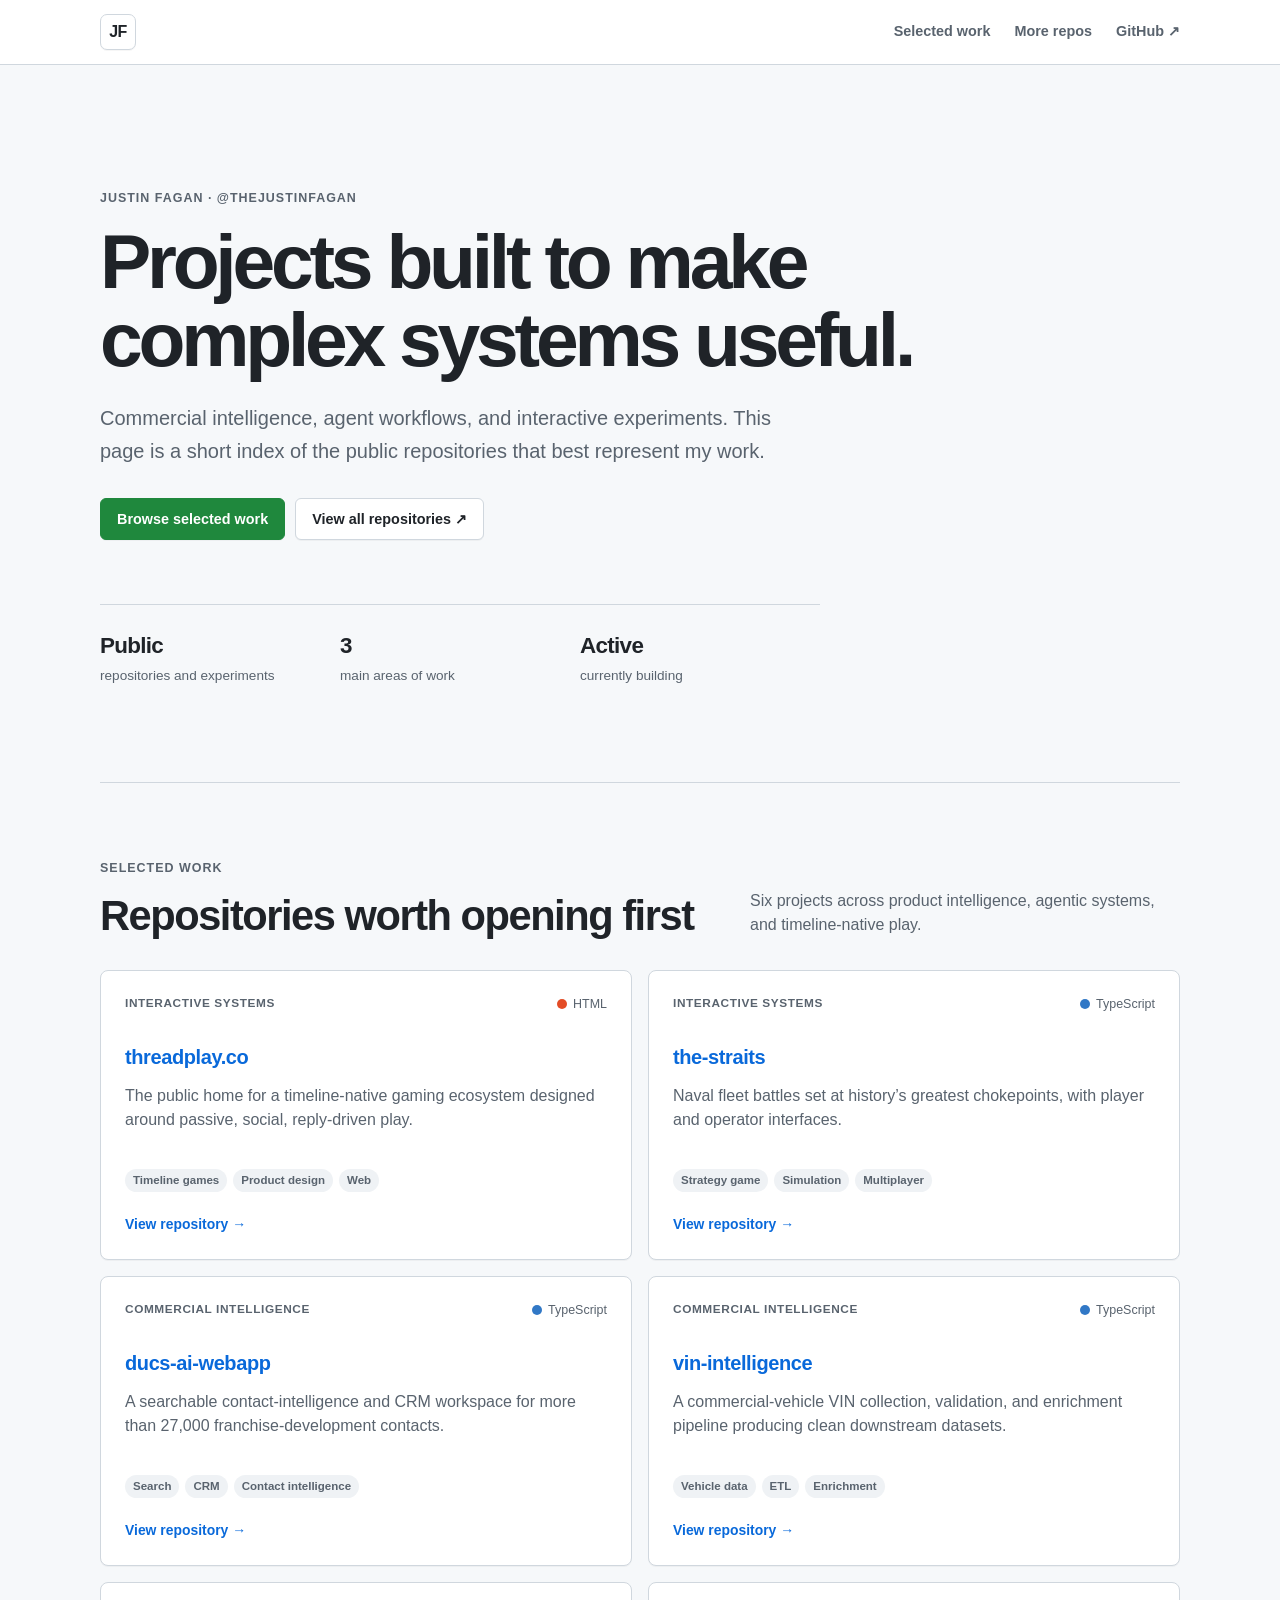
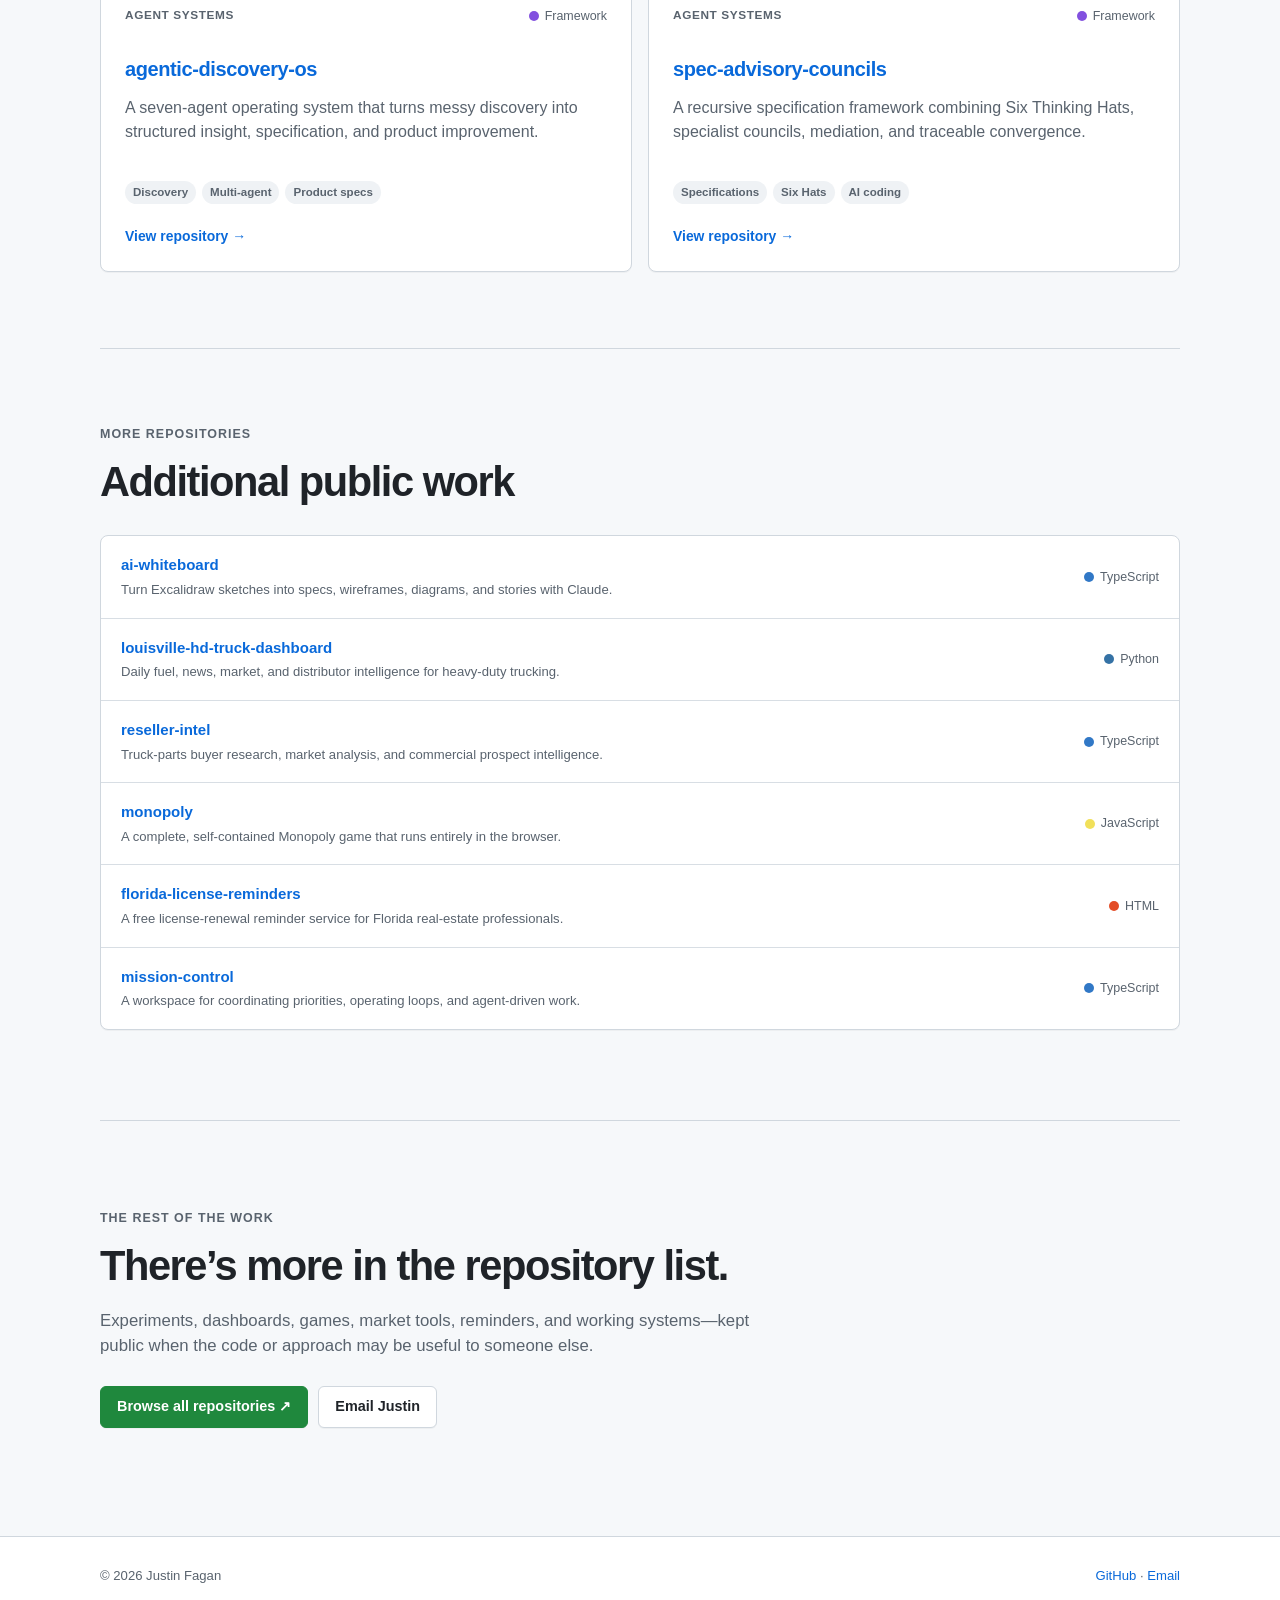
==== commit e5fc5076: "[verified] simplify Pages into repository index" ====
--- a/index.html
+++ b/index.html
@@ -2,363 +2,160 @@
 <html lang="en">
 <head>
   <meta charset="utf-8">
-  <meta name="viewport" content="width=device-width, initial-scale=1, viewport-fit=cover">
-  <meta name="theme-color" content="#050706">
-  <meta name="color-scheme" content="dark">
-  <title>Justin Fagan — Commercial Strategy, Product Growth &amp; Applied AI</title>
-  <meta name="description" content="Justin Fagan turns complex technical markets into customer-backed product strategy, commercial growth, and practical AI systems.">
+  <meta name="viewport" content="width=device-width, initial-scale=1">
+  <title>Justin Fagan — GitHub Work</title>
+  <meta name="description" content="Selected public repositories by Justin Fagan: commercial intelligence, agent systems, and interactive experiments.">
   <link rel="canonical" href="https://thejustinfagan.github.io/">
   <meta property="og:type" content="website">
-  <meta property="og:title" content="Justin Fagan — Find the signal. Build the system. Move the market.">
-  <meta property="og:description" content="Commercial strategy, product growth, customer discovery, and forward-deployed AI for technical B2B markets.">
+  <meta property="og:title" content="Justin Fagan — GitHub Work">
+  <meta property="og:description" content="Commercial intelligence, agent systems, and interactive experiments—built in public.">
   <meta property="og:url" content="https://thejustinfagan.github.io/">
-  <meta property="og:image" content="https://thejustinfagan.github.io/assets/og-justin-fagan.jpg">
-  <meta property="og:image:width" content="1200">
-  <meta property="og:image:height" content="630">
-  <meta property="og:image:alt" content="Justin Fagan — Find the signal. Build the system. Move the market.">
-  <meta name="twitter:card" content="summary_large_image">
-  <meta name="twitter:image" content="https://thejustinfagan.github.io/assets/og-justin-fagan.jpg">
+  <meta name="twitter:card" content="summary">
   <link rel="icon" href="assets/favicon.svg" type="image/svg+xml">
-  <link rel="preload" href="assets/fonts/inter-tight-latin.woff2" as="font" type="font/woff2" crossorigin>
-  <link rel="preload" href="assets/fonts/inter-latin.woff2" as="font" type="font/woff2" crossorigin>
-  <link rel="preload" href="assets/justin-fagan-headshot.webp" as="image" type="image/webp">
-  <link rel="stylesheet" href="immersive.css?v=20260724">
-  <script src="immersive.js?v=20260724" type="module"></script>
+  <link rel="stylesheet" href="site.css">
 </head>
 <body>
   <a class="skip-link" href="#main">Skip to content</a>
 
-  <div class="atmosphere" aria-hidden="true">
-    <canvas id="signal-field"></canvas>
-    <div class="field-fallback"></div>
-    <div class="film-grain"></div>
-    <div class="cursor-aura"></div>
-  </div>
-
-  <header class="site-header" data-header>
-    <a class="identity" href="#top">
-      <span class="identity__mark" aria-hidden="true">JF</span>
-      <span class="identity__text">
-        <strong>Justin Fagan</strong>
-        <small>Commercial systems builder</small>
-      </span>
-    </a>
-
-    <nav class="site-nav" aria-label="Primary navigation">
-      <a href="#systems">Method</a>
-      <a href="#lab">AI Lab</a>
-      <a href="#proof">Proof</a>
-      <a href="#origin">About</a>
-    </nav>
-
-    <details class="mobile-nav">
-      <summary>Sections <span aria-hidden="true">⌄</span></summary>
-      <nav class="mobile-nav__links" aria-label="Section navigation">
-        <a href="#systems">Method</a>
-        <a href="#lab">AI Lab</a>
-        <a href="#proof">Proof</a>
-        <a href="#origin">About</a>
+  <header class="site-header">
+    <div class="wrap header-row">
+      <a class="wordmark" href="/" aria-label="Justin Fagan home">JF</a>
+      <nav aria-label="Primary navigation">
+        <a href="#featured">Selected work</a>
+        <a href="#more">More repos</a>
+        <a href="https://github.com/thejustinfagan">GitHub ↗</a>
       </nav>
-    </details>
-
-    <a class="header-cta magnetic" href="mailto:justin.fagan@gmail.com" aria-label="Start a conversation with Justin Fagan">
-      <span>Start a conversation</span><span aria-hidden="true">↗</span>
-    </a>
+    </div>
   </header>
 
   <main id="main">
-    <section class="hero" id="top" data-chapter="Signal">
-      <div class="hero__grid shell">
-        <div class="hero__copy">
-          <p class="kicker reveal" data-reveal>
-            <span class="live-dot" aria-hidden="true"></span>
-            Commercial growth · Product strategy · Applied AI
-          </p>
-          <h1 class="hero__title">
-            <span class="title-line" data-title-line>Find the <em>signal.</em></span>
-            <span class="title-line" data-title-line>Build the <em>system.</em></span>
-            <span class="title-line" data-title-line>Move the <em>market.</em></span>
-          </h1>
-          <p class="hero__lead reveal" data-reveal>
-            I turn fragmented customer evidence, difficult technical portfolios, and noisy market data into decisions teams can act on—and systems that keep finding the next opportunity.
-          </p>
-          <div class="hero__actions reveal" data-reveal>
-            <a class="button button--primary magnetic" href="#lab">
-              <span>Enter the AI lab</span><span aria-hidden="true">↓</span>
-            </a>
-            <a class="button button--ghost magnetic" href="#proof">
-              <span>See the evidence</span><span aria-hidden="true">↘</span>
-            </a>
-          </div>
+    <section class="hero wrap" aria-labelledby="hero-title">
+      <p class="eyebrow">Justin Fagan · @thejustinfagan</p>
+      <h1 id="hero-title">Projects built to make complex systems useful.</h1>
+      <p class="hero-copy">Commercial intelligence, agent workflows, and interactive experiments. This page is a short index of the public repositories that best represent my work.</p>
+      <div class="hero-actions">
+        <a class="button button--primary" href="#featured">Browse selected work</a>
+        <a class="button" href="https://github.com/thejustinfagan?tab=repositories">View all repositories ↗</a>
+      </div>
+      <dl class="profile-facts">
+        <div><dt>Public</dt><dd>repositories and experiments</dd></div>
+        <div><dt>3</dt><dd>main areas of work</dd></div>
+        <div><dt>Active</dt><dd>currently building</dd></div>
+      </dl>
+    </section>
+
+    <section class="section wrap" id="featured" aria-labelledby="featured-title">
+      <div class="section-heading">
+        <div>
+          <p class="eyebrow">Selected work</p>
+          <h2 id="featured-title">Repositories worth opening first</h2>
         </div>
-
-        <aside class="hero__instrument reveal" data-reveal aria-label="Justin Fagan profile">
-          <div class="instrument__chrome">
-            <span>Operator / 01</span>
-            <span class="instrument__status">Field ready</span>
-          </div>
-          <figure class="portrait-window">
-            <img src="assets/justin-fagan-headshot.webp" alt="Justin Fagan" width="800" height="1000">
-            <span class="portrait-scan" aria-hidden="true"></span>
-          </figure>
-          <div class="instrument__readout">
-            <span>United States</span>
-            <span>Commercial strategy / applied AI</span>
-          </div>
-        </aside>
+        <p>Six projects across product intelligence, agentic systems, and timeline-native play.</p>
       </div>
 
-      <div class="hero__rail" aria-hidden="true">
-        <div class="rail-track">
-          <span>15+ YEARS TECHNICAL B2B</span><i></i>
-          <span>100+ PRODUCT LAUNCHES + GTM</span><i></i>
-          <span>VOICE OF CUSTOMER</span><i></i>
-          <span>PORTFOLIO GROWTH</span><i></i>
-          <span>FORWARD-DEPLOYED AI</span><i></i>
-          <span aria-hidden="true">15+ YEARS TECHNICAL B2B</span><i aria-hidden="true"></i>
-          <span aria-hidden="true">100+ PRODUCT LAUNCHES + GTM</span><i aria-hidden="true"></i>
-          <span aria-hidden="true">VOICE OF CUSTOMER</span><i aria-hidden="true"></i>
-          <span aria-hidden="true">PORTFOLIO GROWTH</span><i aria-hidden="true"></i>
-          <span aria-hidden="true">FORWARD-DEPLOYED AI</span><i aria-hidden="true"></i>
+      <div class="repo-grid">
+        <article class="repo-card">
+          <div class="repo-meta"><span class="category">Interactive systems</span><span class="language"><i class="dot dot--html"></i>HTML</span></div>
+          <h3><a href="https://github.com/thejustinfagan/threadplay.co">threadplay.co</a></h3>
+          <p>The public home for a timeline-native gaming ecosystem designed around passive, social, reply-driven play.</p>
+          <ul class="tags" aria-label="Topics"><li>Timeline games</li><li>Product design</li><li>Web</li></ul>
+          <a class="repo-link" href="https://github.com/thejustinfagan/threadplay.co">View repository <span aria-hidden="true">→</span></a>
+        </article>
+
+        <article class="repo-card">
+          <div class="repo-meta"><span class="category">Interactive systems</span><span class="language"><i class="dot dot--typescript"></i>TypeScript</span></div>
+          <h3><a href="https://github.com/thejustinfagan/the-straits">the-straits</a></h3>
+          <p>Naval fleet battles set at history’s greatest chokepoints, with player and operator interfaces.</p>
+          <ul class="tags" aria-label="Topics"><li>Strategy game</li><li>Simulation</li><li>Multiplayer</li></ul>
+          <a class="repo-link" href="https://github.com/thejustinfagan/the-straits">View repository <span aria-hidden="true">→</span></a>
+        </article>
+
+        <article class="repo-card">
+          <div class="repo-meta"><span class="category">Commercial intelligence</span><span class="language"><i class="dot dot--typescript"></i>TypeScript</span></div>
+          <h3><a href="https://github.com/thejustinfagan/ducs-ai-webapp">ducs-ai-webapp</a></h3>
+          <p>A searchable contact-intelligence and CRM workspace for more than 27,000 franchise-development contacts.</p>
+          <ul class="tags" aria-label="Topics"><li>Search</li><li>CRM</li><li>Contact intelligence</li></ul>
+          <a class="repo-link" href="https://github.com/thejustinfagan/ducs-ai-webapp">View repository <span aria-hidden="true">→</span></a>
+        </article>
+
+        <article class="repo-card">
+          <div class="repo-meta"><span class="category">Commercial intelligence</span><span class="language"><i class="dot dot--typescript"></i>TypeScript</span></div>
+          <h3><a href="https://github.com/thejustinfagan/vin-intelligence">vin-intelligence</a></h3>
+          <p>A commercial-vehicle VIN collection, validation, and enrichment pipeline producing clean downstream datasets.</p>
+          <ul class="tags" aria-label="Topics"><li>Vehicle data</li><li>ETL</li><li>Enrichment</li></ul>
+          <a class="repo-link" href="https://github.com/thejustinfagan/vin-intelligence">View repository <span aria-hidden="true">→</span></a>
+        </article>
+
+        <article class="repo-card">
+          <div class="repo-meta"><span class="category">Agent systems</span><span class="language"><i class="dot dot--docs"></i>Framework</span></div>
+          <h3><a href="https://github.com/thejustinfagan/agentic-discovery-os">agentic-discovery-os</a></h3>
+          <p>A seven-agent operating system that turns messy discovery into structured insight, specification, and product improvement.</p>
+          <ul class="tags" aria-label="Topics"><li>Discovery</li><li>Multi-agent</li><li>Product specs</li></ul>
+          <a class="repo-link" href="https://github.com/thejustinfagan/agentic-discovery-os">View repository <span aria-hidden="true">→</span></a>
+        </article>
+
+        <article class="repo-card">
+          <div class="repo-meta"><span class="category">Agent systems</span><span class="language"><i class="dot dot--docs"></i>Framework</span></div>
+          <h3><a href="https://github.com/thejustinfagan/spec-advisory-councils">spec-advisory-councils</a></h3>
+          <p>A recursive specification framework combining Six Thinking Hats, specialist councils, mediation, and traceable convergence.</p>
+          <ul class="tags" aria-label="Topics"><li>Specifications</li><li>Six Hats</li><li>AI coding</li></ul>
+          <a class="repo-link" href="https://github.com/thejustinfagan/spec-advisory-councils">View repository <span aria-hidden="true">→</span></a>
+        </article>
+      </div>
+    </section>
+
+    <section class="section section--compact wrap" id="more" aria-labelledby="more-title">
+      <div class="section-heading">
+        <div>
+          <p class="eyebrow">More repositories</p>
+          <h2 id="more-title">Additional public work</h2>
         </div>
       </div>
 
-      <a class="scroll-cue" href="#systems">
-        <span>Scroll to interrogate</span>
-        <span class="scroll-cue__line" aria-hidden="true"></span>
-      </a>
-    </section>
-
-    <section class="thesis panel panel--bone" id="systems" data-chapter="Method">
-      <div class="shell">
-        <header class="section-heading section-heading--split reveal" data-reveal>
-          <div>
-            <p class="kicker kicker--dark">The operating system</p>
-            <h2>Commercial clarity for markets that refuse to be simple.</h2>
-          </div>
-          <p>
-            The hard part is rarely generating more ideas. It is finding the consequential customer truth, making the right choice, and carrying that choice all the way into the field.
-          </p>
-        </header>
-
-        <div class="method-grid">
-          <article class="method-card reveal" data-reveal>
-            <div class="method-card__index">01 / DISCOVER</div>
-            <div class="method-card__glyph glyph-radar" aria-hidden="true"><span></span><span></span><span></span></div>
-            <h3>Find what is actually true.</h3>
-            <p>Customer investigation, Voice of Customer, Jobs-to-Be-Done, field discovery, need statements, segmentation, and opportunity mapping.</p>
-            <ul>
-              <li>Separate signal from stakeholder noise</li>
-              <li>Translate observations into usable needs</li>
-              <li>Make whitespace visible</li>
-            </ul>
-          </article>
-
-          <article class="method-card method-card--ink reveal" data-reveal>
-            <div class="method-card__index">02 / DECIDE</div>
-            <div class="method-card__glyph glyph-orbit" aria-hidden="true"><span></span><span></span><span></span></div>
-            <h3>Turn evidence into a point of view.</h3>
-            <p>Portfolio choices, product positioning, pricing logic, brand architecture, launch strategy, channel design, and commercial prioritization.</p>
-            <ul>
-              <li>Force trade-offs into the open</li>
-              <li>Connect product value to customer economics</li>
-              <li>Give teams one coherent story</li>
-            </ul>
-          </article>
-
-          <article class="method-card reveal" data-reveal>
-            <div class="method-card__index">03 / DEPLOY</div>
-            <div class="method-card__glyph glyph-grid" aria-hidden="true"><span></span></div>
-            <h3>Build the thing people can use.</h3>
-            <p>Sales playbooks, launch systems, prospect intelligence, workflow automation, and AI tools designed around the field—not the demo.</p>
-            <ul>
-              <li>Ship artifacts, not abstractions</li>
-              <li>Put intelligence inside the workflow</li>
-              <li>Measure adoption and commercial movement</li>
-            </ul>
-          </article>
-        </div>
-
-        <ul class="capability-matrix reveal" data-reveal aria-label="Core capabilities">
-          <li>Customer discovery</li>
-          <li>Portfolio strategy</li>
-          <li>Product launch + GTM</li>
-          <li>Pricing + positioning</li>
-          <li>Sales enablement</li>
-          <li>AI commercial intelligence</li>
-        </ul>
+      <div class="repo-list">
+        <a class="repo-row" href="https://github.com/thejustinfagan/ai-whiteboard">
+          <span><strong>ai-whiteboard</strong><small>Turn Excalidraw sketches into specs, wireframes, diagrams, and stories with Claude.</small></span>
+          <span class="language"><i class="dot dot--typescript"></i>TypeScript</span>
+        </a>
+        <a class="repo-row" href="https://github.com/thejustinfagan/louisville-hd-truck-dashboard">
+          <span><strong>louisville-hd-truck-dashboard</strong><small>Daily fuel, news, market, and distributor intelligence for heavy-duty trucking.</small></span>
+          <span class="language"><i class="dot dot--python"></i>Python</span>
+        </a>
+        <a class="repo-row" href="https://github.com/thejustinfagan/reseller-intel">
+          <span><strong>reseller-intel</strong><small>Truck-parts buyer research, market analysis, and commercial prospect intelligence.</small></span>
+          <span class="language"><i class="dot dot--typescript"></i>TypeScript</span>
+        </a>
+        <a class="repo-row" href="https://github.com/thejustinfagan/monopoly">
+          <span><strong>monopoly</strong><small>A complete, self-contained Monopoly game that runs entirely in the browser.</small></span>
+          <span class="language"><i class="dot dot--javascript"></i>JavaScript</span>
+        </a>
+        <a class="repo-row" href="https://github.com/thejustinfagan/florida-license-reminders">
+          <span><strong>florida-license-reminders</strong><small>A free license-renewal reminder service for Florida real-estate professionals.</small></span>
+          <span class="language"><i class="dot dot--html"></i>HTML</span>
+        </a>
+        <a class="repo-row" href="https://github.com/thejustinfagan/mission-control">
+          <span><strong>mission-control</strong><small>A workspace for coordinating priorities, operating loops, and agent-driven work.</small></span>
+          <span class="language"><i class="dot dot--typescript"></i>TypeScript</span>
+        </a>
       </div>
     </section>
 
-    <section class="lab panel" id="lab" data-chapter="AI Lab">
-      <div class="shell">
-        <header class="lab-intro reveal" data-reveal>
-          <p class="kicker">Forward-deployed AI / Live systems</p>
-          <h2>The lab is not a demo.<br><em>It is how I think.</em></h2>
-          <div class="lab-intro__aside">
-            <span class="mono-label">BUILD LOG / 2026.07</span>
-            <p>I build decision environments that join public data, market context, maps, research, and commercial judgment into one usable surface.</p>
-          </div>
-        </header>
-
-        <article class="lab-case lab-case--fleet reveal" data-reveal>
-          <div class="lab-case__meta">
-            <span class="lab-case__number">SYSTEM 01</span>
-            <span class="status-chip"><i></i> Live product</span>
-          </div>
-          <div class="lab-case__copy">
-            <p class="kicker">Fleet Radar / Fleet Intel</p>
-            <h3>Turn a national carrier universe into the next field move.</h3>
-            <p>Search by company, radius, route corridor, or account list. Combine fleet, facility, authority, relationship, and corporate-family intelligence—then turn the result into a prioritized trip.</p>
-            <ul class="case-stats" aria-label="Fleet Intel capabilities">
-              <li><strong>4.38M</strong><small>carrier records surfaced</small></li>
-              <li><strong>50</strong><small>states covered</small></li>
-              <li><strong>1 map</strong><small>radius + corridor + accounts</small></li>
-            </ul>
-          </div>
-          <button class="product-frame product-frame--wide" type="button" data-lightbox="assets/lab/fleet-radar.webp" data-lightbox-alt="Fleet Radar showing a populated 50-mile carrier search around Louisville, Kentucky">
-            <span class="product-frame__bar" aria-hidden="true">
-              <i></i><i></i><i></i><b>fleet intelligence / radius search</b>
-            </span>
-            <img src="assets/lab/fleet-radar.webp" alt="Fleet Radar interface showing 6,375 fleet matches on a map around Louisville" width="1600" height="1000" loading="eager">
-            <span class="product-frame__hint">Click to inspect ↗</span>
-          </button>
-        </article>
-
-        <article class="lab-case lab-case--dc reveal" data-reveal>
-          <div class="lab-case__meta">
-            <span class="lab-case__number">SYSTEM 02</span>
-            <span class="status-chip"><i></i> Live product</span>
-          </div>
-          <div class="lab-case__copy">
-            <p class="kicker">Data Center + Power Plant Intel</p>
-            <h3>See the physical infrastructure behind the AI economy.</h3>
-            <p>A national prospecting surface for data centers, operating generation, and proposed power. It turns a scattered infrastructure landscape into mapped candidates, evidence, capacity, and field-ready research paths.</p>
-            <ul class="case-stats" aria-label="Data center intelligence capabilities">
-              <li><strong>National</strong><small>site opportunity atlas</small></li>
-              <li><strong>Layered</strong><small>power + data center context</small></li>
-              <li><strong>Field-ready</strong><small>site-level research</small></li>
-            </ul>
-          </div>
-
-          <div class="product-duet">
-            <button class="product-frame" type="button" data-lightbox="assets/lab/dc-atlas.webp" data-lightbox-alt="National data center and power plant opportunity map">
-              <span class="product-frame__bar" aria-hidden="true"><i></i><i></i><i></i><b>national opportunity atlas</b></span>
-              <img src="assets/lab/dc-atlas.webp" alt="Data Center and Power Plant Intel national map with prospect clusters" width="1600" height="1000" loading="lazy">
-              <span class="product-frame__hint">National view ↗</span>
-            </button>
-            <button class="product-frame product-frame--detail" type="button" data-lightbox="assets/lab/dc-detail.webp" data-lightbox-alt="Power prospect detail and external research links">
-              <span class="product-frame__bar" aria-hidden="true"><i></i><i></i><i></i><b>site evidence</b></span>
-              <img src="assets/lab/dc-detail.webp" alt="Power prospect detail with capacity, coordinates, map, and research links" width="1600" height="1000" loading="lazy">
-              <span class="product-frame__hint">Evidence view ↗</span>
-            </button>
-          </div>
-        </article>
-
-        <aside class="lab-principle reveal" data-reveal aria-label="AI design principle">
-          <span class="lab-principle__mark" aria-hidden="true">↳</span>
-          <p><strong>The principle:</strong> AI should reduce the distance between a hard question and a defensible next action.</p>
-          <span>Not another dashboard. A commercial instrument.</span>
-        </aside>
-      </div>
-    </section>
-
-    <section class="proof panel panel--cobalt" id="proof" data-chapter="Proof">
-      <div class="shell">
-        <header class="section-heading section-heading--split reveal" data-reveal>
-          <div>
-            <p class="kicker kicker--light">Selected commercial outcomes</p>
-            <h2>Strategy only matters when something moves.</h2>
-          </div>
-          <p>Examples across technical products, complex portfolios, aftermarket growth, pricing, and launch programs. Results reflect the broader teams and businesses I helped lead.</p>
-        </header>
-
-        <div class="outcome-grid">
-          <article class="outcome reveal" data-reveal>
-            <span class="outcome__number" data-count="35" data-suffix="%">35%</span>
-            <h3>Year-over-year revenue growth contribution</h3>
-            <p>Commercial focus, portfolio strategy, positioning, and field execution across a complex technical parts business.</p>
-          </article>
-          <article class="outcome reveal" data-reveal>
-            <span class="outcome__number" data-count="25" data-suffix="%">25%</span>
-            <h3>Market-share improvement</h3>
-            <p>Customer-backed product strategy, clearer differentiation, and sustained go-to-market execution.</p>
-          </article>
-          <article class="outcome reveal" data-reveal>
-            <span class="outcome__number" data-count="10" data-prefix="$" data-suffix="M">$10M</span>
-            <h3>Revenue from a new platform launch</h3>
-            <p>From Voice of Customer and product architecture through pricing, dealer strategy, and launch adoption.</p>
-          </article>
-          <article class="outcome reveal" data-reveal>
-            <span class="outcome__number" data-count="100" data-suffix="+">100+</span>
-            <h3>Products launched and commercialized</h3>
-            <p>Technical products translated into positioning, launch plans, sales tools, and a story the market could use.</p>
-          </article>
-        </div>
-      </div>
-    </section>
-
-    <section class="origin panel panel--bone" id="origin" data-chapter="About">
-      <div class="shell origin-grid">
-        <div class="origin-portrait reveal" data-reveal>
-          <figure>
-            <img src="assets/justin-fagan-headshot.webp" alt="Portrait of Justin Fagan" width="800" height="1000" loading="lazy">
-          </figure>
-          <div class="origin-portrait__caption">
-            <span>JUSTIN FAGAN</span>
-            <span>MIDWEST / UNITED STATES</span>
-          </div>
-        </div>
-
-        <div class="origin-copy reveal" data-reveal>
-          <p class="kicker kicker--dark">Built for consequential work</p>
-          <h2>Direct. Curious. Customer-backed. Builder-minded.</h2>
-          <p class="origin-copy__lead">I am most useful in the space between a complicated market and the decision that unlocks it.</p>
-          <p>I have spent more than fifteen years across technical B2B markets, product and portfolio leadership, customer discovery, sales enablement, and commercialization. I care about making hard things clear enough for people to move—and concrete enough to survive contact with the field.</p>
-
-          <ul class="origin-timeline" aria-label="Background">
-            <li><span>01</span><strong>West Point graduate</strong><small>Systems thinking under pressure</small></li>
-            <li><span>02</span><strong>Former infantry officer</strong><small>Clarity, ownership, and execution</small></li>
-            <li><span>03</span><strong>MBA + commercial leader</strong><small>Customer evidence into growth</small></li>
-            <li><span>04</span><strong>Division I hockey alum</strong><small>Team standards and competitive rhythm</small></li>
-          </ul>
-
-          <p class="origin-human">Coach. Builder. Team-first. I believe the best work should be ambitious without becoming theatrical—and sophisticated without becoming obscure.</p>
-        </div>
-      </div>
-    </section>
-
-    <section class="contact panel" id="contact" data-chapter="Contact">
-      <div class="shell contact__inner reveal" data-reveal>
-        <p class="kicker">Open channel</p>
-        <h2>Bring me the market<br>nobody understands yet.</h2>
-        <p>If you are trying to find the real customer opportunity, sharpen a technical portfolio, launch something consequential, or build practical AI leverage, let’s compare notes.</p>
-        <a class="contact-link magnetic" href="mailto:justin.fagan@gmail.com">
-          <span>justin.fagan@gmail.com</span>
-          <span aria-hidden="true">↗</span>
-        </a>
-      </div>
-      <div class="contact__coordinates shell" aria-hidden="true">
-        <span>PUBLIC WORK</span>
-        <span>© 2026 JUSTIN FAGAN</span>
-        <span>BUILT FOR CONSEQUENCE</span>
+    <section class="closing wrap" aria-labelledby="closing-title">
+      <p class="eyebrow">The rest of the work</p>
+      <h2 id="closing-title">There’s more in the repository list.</h2>
+      <p>Experiments, dashboards, games, market tools, reminders, and working systems—kept public when the code or approach may be useful to someone else.</p>
+      <div class="hero-actions">
+        <a class="button button--primary" href="https://github.com/thejustinfagan?tab=repositories">Browse all repositories ↗</a>
+        <a class="button" href="mailto:justin.fagan@gmail.com">Email Justin</a>
       </div>
     </section>
   </main>
 
-  <div class="chapter-indicator" aria-hidden="true">
-    <span class="chapter-indicator__index">01</span>
-    <span class="chapter-indicator__line"></span>
-    <span class="chapter-indicator__name">Signal</span>
-  </div>
-
-  <dialog class="lightbox" id="lab-lightbox" closedby="any" aria-label="Expanded product interface">
-    <button class="lightbox__close" type="button" aria-label="Close expanded image">Close ×</button>
-    <div class="lightbox__stage">
-      <img src="[data-uri]" alt="">
+  <footer class="site-footer">
+    <div class="wrap footer-row">
+      <span>© 2026 Justin Fagan</span>
+      <span><a href="https://github.com/thejustinfagan">GitHub</a> · <a href="mailto:justin.fagan@gmail.com">Email</a></span>
     </div>
-    <p class="lightbox__caption"></p>
-  </dialog>
-
+  </footer>
 </body>
 </html>
--- a/site.css
+++ b/site.css
@@ -0,0 +1,281 @@
+:root {
+  color-scheme: light;
+  --bg: #f6f8fa;
+  --surface: #ffffff;
+  --text: #1f2328;
+  --muted: #59636e;
+  --border: #d0d7de;
+  --border-muted: #d8dee4;
+  --accent: #0969da;
+  --accent-hover: #0550ae;
+  --button: #1f883d;
+  --button-hover: #1a7f37;
+  --tag-bg: #eff2f5;
+  --shadow: 0 1px 0 rgb(31 35 40 / 0.04);
+  --radius: 8px;
+  --wrap: 1080px;
+}
+
+* { box-sizing: border-box; }
+
+html { scroll-behavior: smooth; }
+
+body {
+  margin: 0;
+  background: var(--bg);
+  color: var(--text);
+  font-family: -apple-system, BlinkMacSystemFont, "Segoe UI", Helvetica, Arial, sans-serif, "Apple Color Emoji", "Segoe UI Emoji";
+  font-size: 16px;
+  line-height: 1.5;
+  -webkit-font-smoothing: antialiased;
+}
+
+a { color: var(--accent); text-decoration: none; }
+a:hover { color: var(--accent-hover); text-decoration: underline; }
+
+a:focus-visible {
+  outline: 3px solid color-mix(in srgb, var(--accent) 45%, transparent);
+  outline-offset: 3px;
+  border-radius: 4px;
+}
+
+.wrap {
+  width: min(var(--wrap), calc(100% - 40px));
+  margin-inline: auto;
+}
+
+.skip-link {
+  position: fixed;
+  z-index: 20;
+  top: 8px;
+  left: 8px;
+  padding: 8px 12px;
+  border-radius: 6px;
+  background: var(--text);
+  color: var(--surface);
+  transform: translateY(-150%);
+}
+
+.skip-link:focus { transform: none; }
+
+.site-header {
+  border-bottom: 1px solid var(--border);
+  background: color-mix(in srgb, var(--surface) 92%, transparent);
+  backdrop-filter: blur(12px);
+}
+
+.header-row {
+  min-height: 64px;
+  display: flex;
+  align-items: center;
+  justify-content: space-between;
+  gap: 24px;
+}
+
+.wordmark {
+  display: grid;
+  place-items: center;
+  width: 36px;
+  height: 36px;
+  border: 1px solid var(--border);
+  border-radius: 7px;
+  background: var(--surface);
+  color: var(--text);
+  font-weight: 700;
+  letter-spacing: -0.04em;
+  box-shadow: var(--shadow);
+}
+
+.wordmark:hover { color: var(--text); text-decoration: none; }
+
+nav { display: flex; align-items: center; gap: 24px; font-size: 0.9rem; }
+nav a { color: var(--muted); font-weight: 600; }
+nav a:hover { color: var(--text); text-decoration: none; }
+
+.hero { padding-block: clamp(72px, 10vw, 124px) clamp(64px, 8vw, 96px); }
+
+.eyebrow {
+  margin: 0 0 14px;
+  color: var(--muted);
+  font-size: 0.78rem;
+  font-weight: 700;
+  letter-spacing: 0.08em;
+  text-transform: uppercase;
+}
+
+h1, h2, h3, p { margin-top: 0; }
+
+h1 {
+  max-width: 820px;
+  margin-bottom: 24px;
+  font-size: clamp(2.5rem, 6vw, 4.8rem);
+  line-height: 1.02;
+  letter-spacing: -0.055em;
+}
+
+.hero-copy {
+  max-width: 710px;
+  margin-bottom: 30px;
+  color: var(--muted);
+  font-size: clamp(1.05rem, 2vw, 1.25rem);
+  line-height: 1.65;
+}
+
+.hero-actions { display: flex; flex-wrap: wrap; gap: 10px; }
+
+.button {
+  display: inline-flex;
+  min-height: 42px;
+  align-items: center;
+  justify-content: center;
+  padding: 0 16px;
+  border: 1px solid var(--border);
+  border-radius: 6px;
+  background: var(--surface);
+  color: var(--text);
+  font-size: 0.9rem;
+  font-weight: 600;
+  box-shadow: var(--shadow);
+}
+
+.button:hover { border-color: #8c959f; color: var(--text); text-decoration: none; }
+.button--primary { border-color: var(--button); background: var(--button); color: #fff; }
+.button--primary:hover { border-color: var(--button-hover); background: var(--button-hover); color: #fff; }
+
+.profile-facts {
+  display: grid;
+  grid-template-columns: repeat(3, minmax(0, 1fr));
+  max-width: 720px;
+  margin: 64px 0 0;
+  padding: 24px 0 0;
+  border-top: 1px solid var(--border);
+}
+
+.profile-facts div { padding-right: 24px; }
+.profile-facts dt { font-size: 1.4rem; font-weight: 700; letter-spacing: -0.03em; }
+.profile-facts dd { margin: 3px 0 0; color: var(--muted); font-size: 0.85rem; }
+
+.section { padding-block: 76px; border-top: 1px solid var(--border); }
+.section--compact { padding-bottom: 90px; }
+
+.section-heading {
+  display: flex;
+  align-items: end;
+  justify-content: space-between;
+  gap: 32px;
+  margin-bottom: 30px;
+}
+
+.section-heading h2,
+.closing h2 {
+  margin-bottom: 0;
+  font-size: clamp(1.8rem, 4vw, 2.6rem);
+  line-height: 1.15;
+  letter-spacing: -0.035em;
+}
+
+.section-heading > p { max-width: 430px; margin-bottom: 3px; color: var(--muted); }
+
+.repo-grid { display: grid; grid-template-columns: repeat(2, minmax(0, 1fr)); gap: 16px; }
+
+.repo-card {
+  display: flex;
+  min-width: 0;
+  min-height: 290px;
+  flex-direction: column;
+  padding: 24px;
+  border: 1px solid var(--border);
+  border-radius: var(--radius);
+  background: var(--surface);
+  box-shadow: var(--shadow);
+}
+
+.repo-card:hover { border-color: #8c959f; }
+
+.repo-meta { display: flex; align-items: center; justify-content: space-between; gap: 16px; margin-bottom: 28px; }
+.category { color: var(--muted); font-size: 0.74rem; font-weight: 700; letter-spacing: 0.05em; text-transform: uppercase; }
+.language { display: inline-flex; align-items: center; gap: 6px; color: var(--muted); font-size: 0.78rem; white-space: nowrap; }
+.dot { width: 10px; height: 10px; flex: 0 0 auto; border-radius: 50%; background: #8c959f; }
+.dot--html { background: #e34c26; }
+.dot--typescript { background: #3178c6; }
+.dot--python { background: #3572a5; }
+.dot--javascript { background: #f1e05a; }
+.dot--docs { background: #8250df; }
+
+.repo-card h3 { margin-bottom: 12px; font-size: 1.25rem; letter-spacing: -0.02em; }
+.repo-card h3 a { overflow-wrap: anywhere; }
+.repo-card > p { flex: 1; margin-bottom: 22px; color: var(--muted); }
+
+.tags { display: flex; flex-wrap: wrap; gap: 6px; margin: 0 0 22px; padding: 0; list-style: none; }
+.tags li { padding: 3px 8px; border-radius: 999px; background: var(--tag-bg); color: var(--muted); font-size: 0.72rem; font-weight: 600; }
+
+.repo-link { align-self: flex-start; font-size: 0.87rem; font-weight: 600; }
+
+.repo-list { overflow: hidden; border: 1px solid var(--border); border-radius: var(--radius); background: var(--surface); box-shadow: var(--shadow); }
+.repo-row {
+  display: flex;
+  min-width: 0;
+  align-items: center;
+  justify-content: space-between;
+  gap: 24px;
+  padding: 18px 20px;
+  border-bottom: 1px solid var(--border-muted);
+  color: var(--text);
+}
+.repo-row:last-child { border-bottom: 0; }
+.repo-row:hover { background: color-mix(in srgb, var(--tag-bg) 45%, transparent); color: var(--text); text-decoration: none; }
+.repo-row > span:first-child { display: grid; min-width: 0; gap: 3px; }
+.repo-row strong { color: var(--accent); font-size: 0.94rem; overflow-wrap: anywhere; }
+.repo-row small { color: var(--muted); font-size: 0.82rem; }
+
+.closing { padding-block: 88px 108px; border-top: 1px solid var(--border); }
+.closing h2 { margin-bottom: 18px; }
+.closing > p:not(.eyebrow) { max-width: 650px; margin-bottom: 28px; color: var(--muted); font-size: 1.05rem; }
+
+.site-footer { border-top: 1px solid var(--border); background: var(--surface); }
+.footer-row { min-height: 78px; display: flex; align-items: center; justify-content: space-between; gap: 24px; color: var(--muted); font-size: 0.82rem; }
+
+@media (prefers-color-scheme: dark) {
+  :root {
+    color-scheme: dark;
+    --bg: #0d1117;
+    --surface: #161b22;
+    --text: #f0f6fc;
+    --muted: #9198a1;
+    --border: #3d444d;
+    --border-muted: #2f353d;
+    --accent: #4493f8;
+    --accent-hover: #79c0ff;
+    --button: #238636;
+    --button-hover: #2ea043;
+    --tag-bg: #21262d;
+    --shadow: 0 1px 0 rgb(1 4 9 / 0.4);
+  }
+}
+
+@media (max-width: 720px) {
+  .wrap { width: min(100% - 28px, var(--wrap)); }
+  .header-row { min-height: 58px; }
+  nav { gap: 14px; font-size: 0.8rem; }
+  nav a:first-child { display: none; }
+  .hero { padding-block: 64px 58px; }
+  h1 { font-size: clamp(2.35rem, 13vw, 3.45rem); }
+  .profile-facts { grid-template-columns: 1fr; gap: 16px; margin-top: 48px; }
+  .profile-facts div { display: flex; align-items: baseline; gap: 10px; padding: 0; }
+  .section { padding-block: 60px; }
+  .section-heading { align-items: start; flex-direction: column; gap: 12px; }
+  .repo-grid { grid-template-columns: 1fr; }
+  .repo-card { min-height: 0; }
+  .repo-row { align-items: start; flex-direction: column; gap: 10px; }
+  .footer-row { align-items: start; flex-direction: column; justify-content: center; gap: 5px; }
+}
+
+@media (max-width: 390px) {
+  nav a:nth-child(2) { display: none; }
+  .hero-actions .button { width: 100%; }
+}
+
+@media (prefers-reduced-motion: reduce) {
+  html { scroll-behavior: auto; }
+  *, *::before, *::after { transition: none !important; }
+}
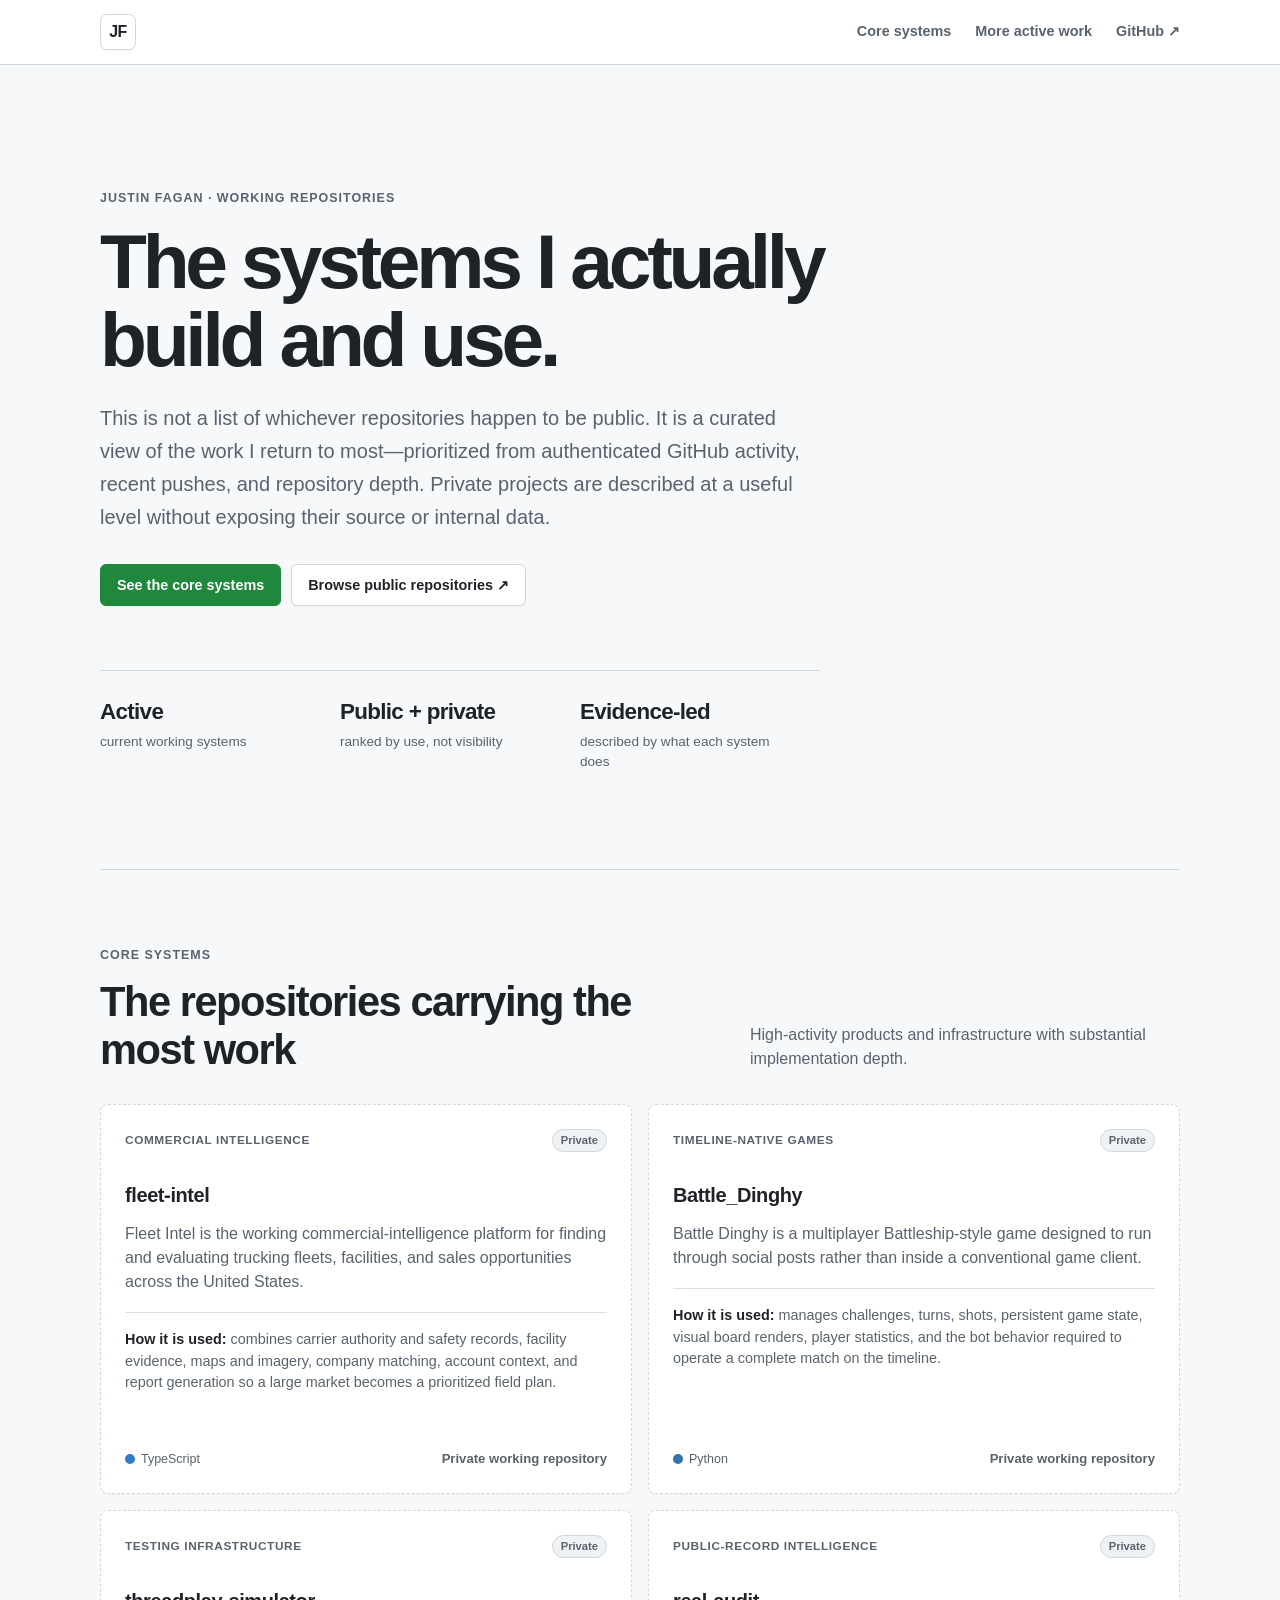
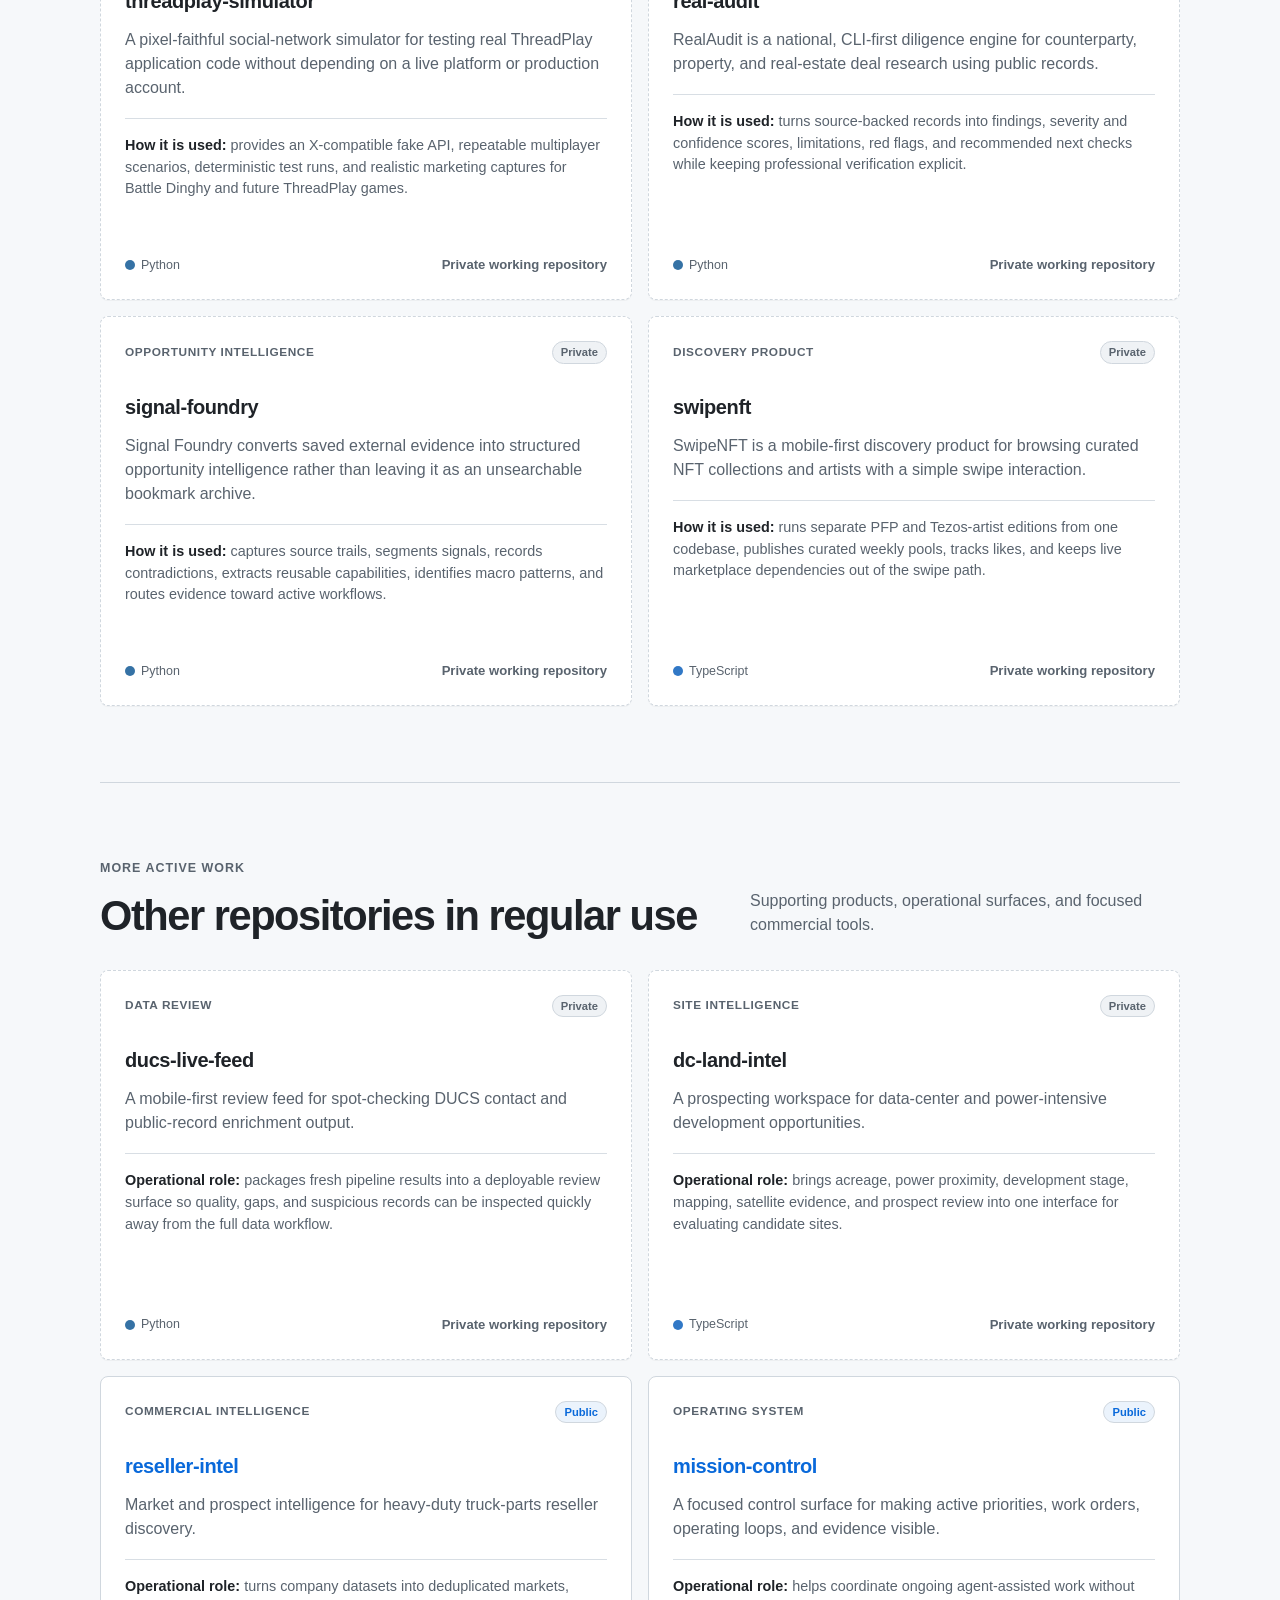
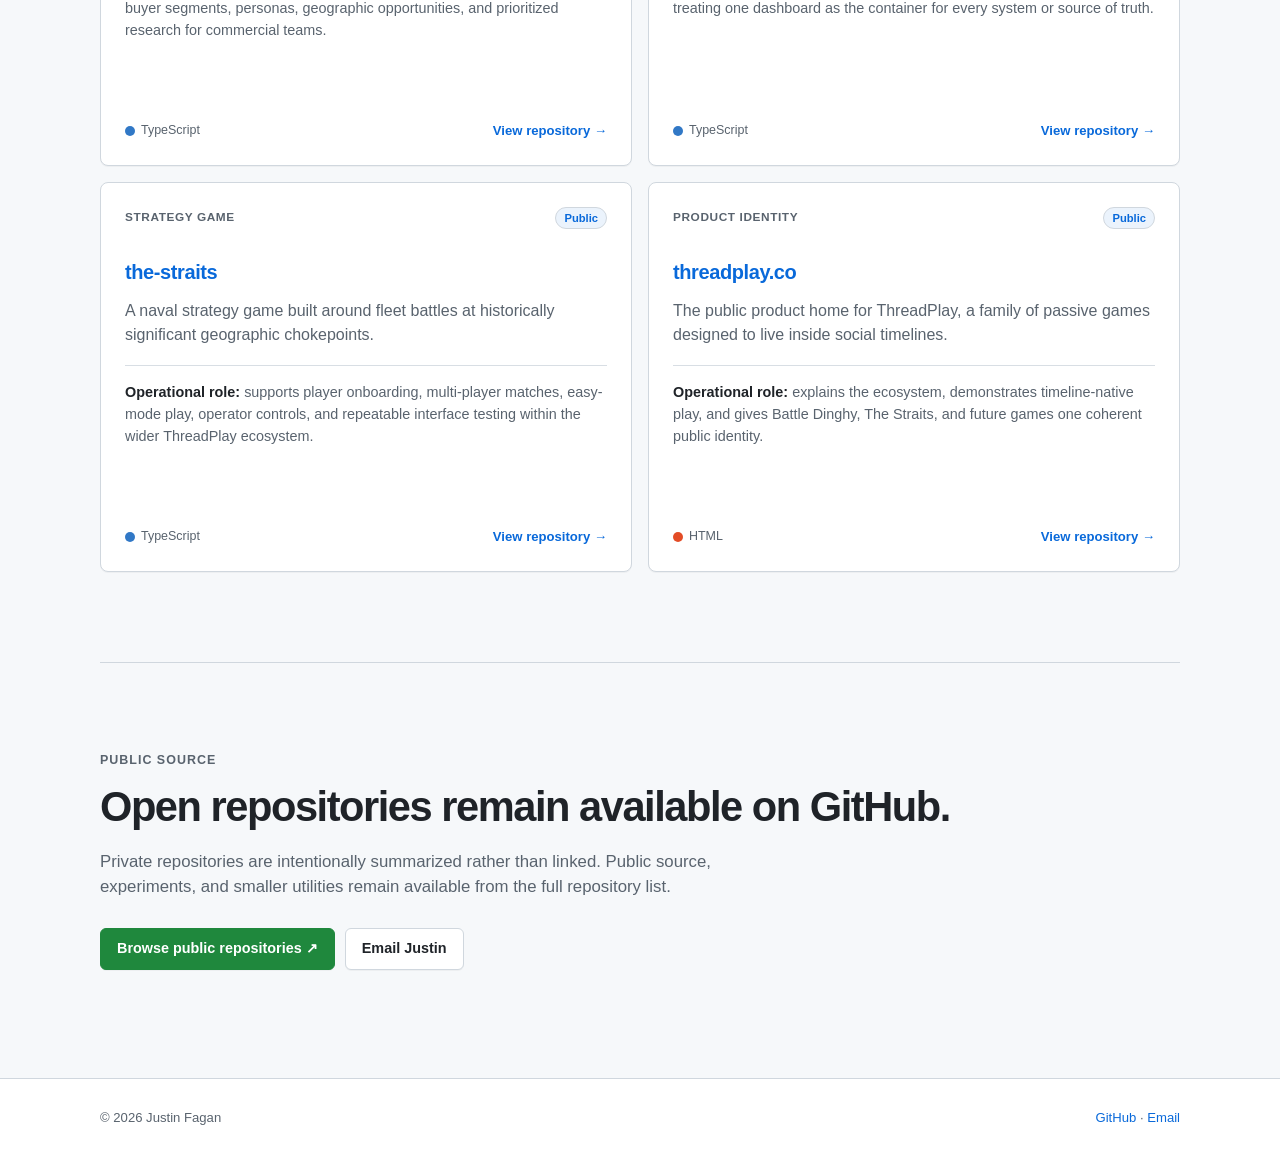
==== commit 31841173: "[verified] feature most-used working repositories" ====
--- a/index.html
+++ b/index.html
@@ -3,12 +3,12 @@
 <head>
   <meta charset="utf-8">
   <meta name="viewport" content="width=device-width, initial-scale=1">
-  <title>Justin Fagan — GitHub Work</title>
-  <meta name="description" content="Selected public repositories by Justin Fagan: commercial intelligence, agent systems, and interactive experiments.">
+  <title>Justin Fagan — Most-Used Repositories</title>
+  <meta name="description" content="The repositories Justin Fagan uses most: commercial intelligence, agent systems, and timeline-native products across public and private work.">
   <link rel="canonical" href="https://thejustinfagan.github.io/">
   <meta property="og:type" content="website">
-  <meta property="og:title" content="Justin Fagan — GitHub Work">
-  <meta property="og:description" content="Commercial intelligence, agent systems, and interactive experiments—built in public.">
+  <meta property="og:title" content="Justin Fagan — Most-Used Repositories">
+  <meta property="og:description" content="A concise index of the public and private repositories behind Justin Fagan’s most active work.">
   <meta property="og:url" content="https://thejustinfagan.github.io/">
   <meta name="twitter:card" content="summary">
   <link rel="icon" href="assets/favicon.svg" type="image/svg+xml">
@@ -21,8 +21,8 @@
     <div class="wrap header-row">
       <a class="wordmark" href="/" aria-label="Justin Fagan home">JF</a>
       <nav aria-label="Primary navigation">
-        <a href="#featured">Selected work</a>
-        <a href="#more">More repos</a>
+        <a href="#core">Core systems</a>
+        <a href="#active">More active work</a>
         <a href="https://github.com/thejustinfagan">GitHub ↗</a>
       </nav>
     </div>
@@ -30,122 +30,146 @@
 
   <main id="main">
     <section class="hero wrap" aria-labelledby="hero-title">
-      <p class="eyebrow">Justin Fagan · @thejustinfagan</p>
-      <h1 id="hero-title">Projects built to make complex systems useful.</h1>
-      <p class="hero-copy">Commercial intelligence, agent workflows, and interactive experiments. This page is a short index of the public repositories that best represent my work.</p>
+      <p class="eyebrow">Justin Fagan · working repositories</p>
+      <h1 id="hero-title">The systems I actually build and use.</h1>
+      <p class="hero-copy">This is not a list of whichever repositories happen to be public. It is a curated view of the work I return to most—prioritized from authenticated GitHub activity, recent pushes, and repository depth. Private projects are described at a useful level without exposing their source or internal data.</p>
       <div class="hero-actions">
-        <a class="button button--primary" href="#featured">Browse selected work</a>
-        <a class="button" href="https://github.com/thejustinfagan?tab=repositories">View all repositories ↗</a>
+        <a class="button button--primary" href="#core">See the core systems</a>
+        <a class="button" href="https://github.com/thejustinfagan?tab=repositories">Browse public repositories ↗</a>
       </div>
       <dl class="profile-facts">
-        <div><dt>Public</dt><dd>repositories and experiments</dd></div>
-        <div><dt>3</dt><dd>main areas of work</dd></div>
-        <div><dt>Active</dt><dd>currently building</dd></div>
+        <div><dt>Active</dt><dd>current working systems</dd></div>
+        <div><dt>Public + private</dt><dd>ranked by use, not visibility</dd></div>
+        <div><dt>Evidence-led</dt><dd>described by what each system does</dd></div>
       </dl>
     </section>
 
-    <section class="section wrap" id="featured" aria-labelledby="featured-title">
+    <section class="section wrap" id="core" aria-labelledby="core-title">
       <div class="section-heading">
         <div>
-          <p class="eyebrow">Selected work</p>
-          <h2 id="featured-title">Repositories worth opening first</h2>
+          <p class="eyebrow">Core systems</p>
+          <h2 id="core-title">The repositories carrying the most work</h2>
         </div>
-        <p>Six projects across product intelligence, agentic systems, and timeline-native play.</p>
+        <p>High-activity products and infrastructure with substantial implementation depth.</p>
       </div>
 
       <div class="repo-grid">
-        <article class="repo-card">
-          <div class="repo-meta"><span class="category">Interactive systems</span><span class="language"><i class="dot dot--html"></i>HTML</span></div>
-          <h3><a href="https://github.com/thejustinfagan/threadplay.co">threadplay.co</a></h3>
-          <p>The public home for a timeline-native gaming ecosystem designed around passive, social, reply-driven play.</p>
-          <ul class="tags" aria-label="Topics"><li>Timeline games</li><li>Product design</li><li>Web</li></ul>
-          <a class="repo-link" href="https://github.com/thejustinfagan/threadplay.co">View repository <span aria-hidden="true">→</span></a>
+        <article class="repo-card repo-card--private">
+          <div class="repo-meta"><span class="category">Commercial intelligence</span><span class="visibility visibility--private">Private</span></div>
+          <h3>fleet-intel</h3>
+          <p>Fleet Intel is the working commercial-intelligence platform for finding and evaluating trucking fleets, facilities, and sales opportunities across the United States.</p>
+          <p class="repo-detail"><strong>How it is used:</strong> combines carrier authority and safety records, facility evidence, maps and imagery, company matching, account context, and report generation so a large market becomes a prioritized field plan.</p>
+          <div class="repo-footer"><span class="language"><i class="dot dot--typescript"></i>TypeScript</span><span class="private-note">Private working repository</span></div>
         </article>
 
-        <article class="repo-card">
-          <div class="repo-meta"><span class="category">Interactive systems</span><span class="language"><i class="dot dot--typescript"></i>TypeScript</span></div>
-          <h3><a href="https://github.com/thejustinfagan/the-straits">the-straits</a></h3>
-          <p>Naval fleet battles set at history’s greatest chokepoints, with player and operator interfaces.</p>
-          <ul class="tags" aria-label="Topics"><li>Strategy game</li><li>Simulation</li><li>Multiplayer</li></ul>
-          <a class="repo-link" href="https://github.com/thejustinfagan/the-straits">View repository <span aria-hidden="true">→</span></a>
+        <article class="repo-card repo-card--private">
+          <div class="repo-meta"><span class="category">Timeline-native games</span><span class="visibility visibility--private">Private</span></div>
+          <h3>Battle_Dinghy</h3>
+          <p>Battle Dinghy is a multiplayer Battleship-style game designed to run through social posts rather than inside a conventional game client.</p>
+          <p class="repo-detail"><strong>How it is used:</strong> manages challenges, turns, shots, persistent game state, visual board renders, player statistics, and the bot behavior required to operate a complete match on the timeline.</p>
+          <div class="repo-footer"><span class="language"><i class="dot dot--python"></i>Python</span><span class="private-note">Private working repository</span></div>
         </article>
 
-        <article class="repo-card">
-          <div class="repo-meta"><span class="category">Commercial intelligence</span><span class="language"><i class="dot dot--typescript"></i>TypeScript</span></div>
-          <h3><a href="https://github.com/thejustinfagan/ducs-ai-webapp">ducs-ai-webapp</a></h3>
-          <p>A searchable contact-intelligence and CRM workspace for more than 27,000 franchise-development contacts.</p>
-          <ul class="tags" aria-label="Topics"><li>Search</li><li>CRM</li><li>Contact intelligence</li></ul>
-          <a class="repo-link" href="https://github.com/thejustinfagan/ducs-ai-webapp">View repository <span aria-hidden="true">→</span></a>
+        <article class="repo-card repo-card--private">
+          <div class="repo-meta"><span class="category">Testing infrastructure</span><span class="visibility visibility--private">Private</span></div>
+          <h3>threadplay-simulator</h3>
+          <p>A pixel-faithful social-network simulator for testing real ThreadPlay application code without depending on a live platform or production account.</p>
+          <p class="repo-detail"><strong>How it is used:</strong> provides an X-compatible fake API, repeatable multiplayer scenarios, deterministic test runs, and realistic marketing captures for Battle Dinghy and future ThreadPlay games.</p>
+          <div class="repo-footer"><span class="language"><i class="dot dot--python"></i>Python</span><span class="private-note">Private working repository</span></div>
         </article>
 
-        <article class="repo-card">
-          <div class="repo-meta"><span class="category">Commercial intelligence</span><span class="language"><i class="dot dot--typescript"></i>TypeScript</span></div>
-          <h3><a href="https://github.com/thejustinfagan/vin-intelligence">vin-intelligence</a></h3>
-          <p>A commercial-vehicle VIN collection, validation, and enrichment pipeline producing clean downstream datasets.</p>
-          <ul class="tags" aria-label="Topics"><li>Vehicle data</li><li>ETL</li><li>Enrichment</li></ul>
-          <a class="repo-link" href="https://github.com/thejustinfagan/vin-intelligence">View repository <span aria-hidden="true">→</span></a>
+        <article class="repo-card repo-card--private">
+          <div class="repo-meta"><span class="category">Public-record intelligence</span><span class="visibility visibility--private">Private</span></div>
+          <h3>real-audit</h3>
+          <p>RealAudit is a national, CLI-first diligence engine for counterparty, property, and real-estate deal research using public records.</p>
+          <p class="repo-detail"><strong>How it is used:</strong> turns source-backed records into findings, severity and confidence scores, limitations, red flags, and recommended next checks while keeping professional verification explicit.</p>
+          <div class="repo-footer"><span class="language"><i class="dot dot--python"></i>Python</span><span class="private-note">Private working repository</span></div>
         </article>
 
-        <article class="repo-card">
-          <div class="repo-meta"><span class="category">Agent systems</span><span class="language"><i class="dot dot--docs"></i>Framework</span></div>
-          <h3><a href="https://github.com/thejustinfagan/agentic-discovery-os">agentic-discovery-os</a></h3>
-          <p>A seven-agent operating system that turns messy discovery into structured insight, specification, and product improvement.</p>
-          <ul class="tags" aria-label="Topics"><li>Discovery</li><li>Multi-agent</li><li>Product specs</li></ul>
-          <a class="repo-link" href="https://github.com/thejustinfagan/agentic-discovery-os">View repository <span aria-hidden="true">→</span></a>
+        <article class="repo-card repo-card--private">
+          <div class="repo-meta"><span class="category">Opportunity intelligence</span><span class="visibility visibility--private">Private</span></div>
+          <h3>signal-foundry</h3>
+          <p>Signal Foundry converts saved external evidence into structured opportunity intelligence rather than leaving it as an unsearchable bookmark archive.</p>
+          <p class="repo-detail"><strong>How it is used:</strong> captures source trails, segments signals, records contradictions, extracts reusable capabilities, identifies macro patterns, and routes evidence toward active workflows.</p>
+          <div class="repo-footer"><span class="language"><i class="dot dot--python"></i>Python</span><span class="private-note">Private working repository</span></div>
         </article>
 
-        <article class="repo-card">
-          <div class="repo-meta"><span class="category">Agent systems</span><span class="language"><i class="dot dot--docs"></i>Framework</span></div>
-          <h3><a href="https://github.com/thejustinfagan/spec-advisory-councils">spec-advisory-councils</a></h3>
-          <p>A recursive specification framework combining Six Thinking Hats, specialist councils, mediation, and traceable convergence.</p>
-          <ul class="tags" aria-label="Topics"><li>Specifications</li><li>Six Hats</li><li>AI coding</li></ul>
-          <a class="repo-link" href="https://github.com/thejustinfagan/spec-advisory-councils">View repository <span aria-hidden="true">→</span></a>
+        <article class="repo-card repo-card--private">
+          <div class="repo-meta"><span class="category">Discovery product</span><span class="visibility visibility--private">Private</span></div>
+          <h3>swipenft</h3>
+          <p>SwipeNFT is a mobile-first discovery product for browsing curated NFT collections and artists with a simple swipe interaction.</p>
+          <p class="repo-detail"><strong>How it is used:</strong> runs separate PFP and Tezos-artist editions from one codebase, publishes curated weekly pools, tracks likes, and keeps live marketplace dependencies out of the swipe path.</p>
+          <div class="repo-footer"><span class="language"><i class="dot dot--typescript"></i>TypeScript</span><span class="private-note">Private working repository</span></div>
         </article>
       </div>
     </section>
 
-    <section class="section section--compact wrap" id="more" aria-labelledby="more-title">
+    <section class="section section--compact wrap" id="active" aria-labelledby="active-title">
       <div class="section-heading">
         <div>
-          <p class="eyebrow">More repositories</p>
-          <h2 id="more-title">Additional public work</h2>
+          <p class="eyebrow">More active work</p>
+          <h2 id="active-title">Other repositories in regular use</h2>
         </div>
+        <p>Supporting products, operational surfaces, and focused commercial tools.</p>
       </div>
 
-      <div class="repo-list">
-        <a class="repo-row" href="https://github.com/thejustinfagan/ai-whiteboard">
-          <span><strong>ai-whiteboard</strong><small>Turn Excalidraw sketches into specs, wireframes, diagrams, and stories with Claude.</small></span>
-          <span class="language"><i class="dot dot--typescript"></i>TypeScript</span>
-        </a>
-        <a class="repo-row" href="https://github.com/thejustinfagan/louisville-hd-truck-dashboard">
-          <span><strong>louisville-hd-truck-dashboard</strong><small>Daily fuel, news, market, and distributor intelligence for heavy-duty trucking.</small></span>
-          <span class="language"><i class="dot dot--python"></i>Python</span>
-        </a>
-        <a class="repo-row" href="https://github.com/thejustinfagan/reseller-intel">
-          <span><strong>reseller-intel</strong><small>Truck-parts buyer research, market analysis, and commercial prospect intelligence.</small></span>
-          <span class="language"><i class="dot dot--typescript"></i>TypeScript</span>
-        </a>
-        <a class="repo-row" href="https://github.com/thejustinfagan/monopoly">
-          <span><strong>monopoly</strong><small>A complete, self-contained Monopoly game that runs entirely in the browser.</small></span>
-          <span class="language"><i class="dot dot--javascript"></i>JavaScript</span>
-        </a>
-        <a class="repo-row" href="https://github.com/thejustinfagan/florida-license-reminders">
-          <span><strong>florida-license-reminders</strong><small>A free license-renewal reminder service for Florida real-estate professionals.</small></span>
-          <span class="language"><i class="dot dot--html"></i>HTML</span>
-        </a>
-        <a class="repo-row" href="https://github.com/thejustinfagan/mission-control">
-          <span><strong>mission-control</strong><small>A workspace for coordinating priorities, operating loops, and agent-driven work.</small></span>
-          <span class="language"><i class="dot dot--typescript"></i>TypeScript</span>
-        </a>
+      <div class="repo-grid">
+        <article class="repo-card repo-card--private">
+          <div class="repo-meta"><span class="category">Data review</span><span class="visibility visibility--private">Private</span></div>
+          <h3>ducs-live-feed</h3>
+          <p>A mobile-first review feed for spot-checking DUCS contact and public-record enrichment output.</p>
+          <p class="repo-detail"><strong>Operational role:</strong> packages fresh pipeline results into a deployable review surface so quality, gaps, and suspicious records can be inspected quickly away from the full data workflow.</p>
+          <div class="repo-footer"><span class="language"><i class="dot dot--python"></i>Python</span><span class="private-note">Private working repository</span></div>
+        </article>
+
+        <article class="repo-card repo-card--private">
+          <div class="repo-meta"><span class="category">Site intelligence</span><span class="visibility visibility--private">Private</span></div>
+          <h3>dc-land-intel</h3>
+          <p>A prospecting workspace for data-center and power-intensive development opportunities.</p>
+          <p class="repo-detail"><strong>Operational role:</strong> brings acreage, power proximity, development stage, mapping, satellite evidence, and prospect review into one interface for evaluating candidate sites.</p>
+          <div class="repo-footer"><span class="language"><i class="dot dot--typescript"></i>TypeScript</span><span class="private-note">Private working repository</span></div>
+        </article>
+
+        <article class="repo-card">
+          <div class="repo-meta"><span class="category">Commercial intelligence</span><span class="visibility visibility--public">Public</span></div>
+          <h3><a href="https://github.com/thejustinfagan/reseller-intel">reseller-intel</a></h3>
+          <p>Market and prospect intelligence for heavy-duty truck-parts reseller discovery.</p>
+          <p class="repo-detail"><strong>Operational role:</strong> turns company datasets into deduplicated markets, buyer segments, personas, geographic opportunities, and prioritized research for commercial teams.</p>
+          <div class="repo-footer"><span class="language"><i class="dot dot--typescript"></i>TypeScript</span><a class="repo-link" href="https://github.com/thejustinfagan/reseller-intel">View repository →</a></div>
+        </article>
+
+        <article class="repo-card">
+          <div class="repo-meta"><span class="category">Operating system</span><span class="visibility visibility--public">Public</span></div>
+          <h3><a href="https://github.com/thejustinfagan/mission-control">mission-control</a></h3>
+          <p>A focused control surface for making active priorities, work orders, operating loops, and evidence visible.</p>
+          <p class="repo-detail"><strong>Operational role:</strong> helps coordinate ongoing agent-assisted work without treating one dashboard as the container for every system or source of truth.</p>
+          <div class="repo-footer"><span class="language"><i class="dot dot--typescript"></i>TypeScript</span><a class="repo-link" href="https://github.com/thejustinfagan/mission-control">View repository →</a></div>
+        </article>
+
+        <article class="repo-card">
+          <div class="repo-meta"><span class="category">Strategy game</span><span class="visibility visibility--public">Public</span></div>
+          <h3><a href="https://github.com/thejustinfagan/the-straits">the-straits</a></h3>
+          <p>A naval strategy game built around fleet battles at historically significant geographic chokepoints.</p>
+          <p class="repo-detail"><strong>Operational role:</strong> supports player onboarding, multi-player matches, easy-mode play, operator controls, and repeatable interface testing within the wider ThreadPlay ecosystem.</p>
+          <div class="repo-footer"><span class="language"><i class="dot dot--typescript"></i>TypeScript</span><a class="repo-link" href="https://github.com/thejustinfagan/the-straits">View repository →</a></div>
+        </article>
+
+        <article class="repo-card">
+          <div class="repo-meta"><span class="category">Product identity</span><span class="visibility visibility--public">Public</span></div>
+          <h3><a href="https://github.com/thejustinfagan/threadplay.co">threadplay.co</a></h3>
+          <p>The public product home for ThreadPlay, a family of passive games designed to live inside social timelines.</p>
+          <p class="repo-detail"><strong>Operational role:</strong> explains the ecosystem, demonstrates timeline-native play, and gives Battle Dinghy, The Straits, and future games one coherent public identity.</p>
+          <div class="repo-footer"><span class="language"><i class="dot dot--html"></i>HTML</span><a class="repo-link" href="https://github.com/thejustinfagan/threadplay.co">View repository →</a></div>
+        </article>
       </div>
     </section>
 
     <section class="closing wrap" aria-labelledby="closing-title">
-      <p class="eyebrow">The rest of the work</p>
-      <h2 id="closing-title">There’s more in the repository list.</h2>
-      <p>Experiments, dashboards, games, market tools, reminders, and working systems—kept public when the code or approach may be useful to someone else.</p>
+      <p class="eyebrow">Public source</p>
+      <h2 id="closing-title">Open repositories remain available on GitHub.</h2>
+      <p>Private repositories are intentionally summarized rather than linked. Public source, experiments, and smaller utilities remain available from the full repository list.</p>
       <div class="hero-actions">
-        <a class="button button--primary" href="https://github.com/thejustinfagan?tab=repositories">Browse all repositories ↗</a>
+        <a class="button button--primary" href="https://github.com/thejustinfagan?tab=repositories">Browse public repositories ↗</a>
         <a class="button" href="mailto:justin.fagan@gmail.com">Email Justin</a>
       </div>
     </section>
--- a/site.css
+++ b/site.css
@@ -152,7 +152,7 @@
 }
 
 .profile-facts div { padding-right: 24px; }
-.profile-facts dt { font-size: 1.4rem; font-weight: 700; letter-spacing: -0.03em; }
+.profile-facts dt { flex: 0 0 auto; font-size: 1.4rem; font-weight: 700; letter-spacing: -0.03em; white-space: nowrap; }
 .profile-facts dd { margin: 3px 0 0; color: var(--muted); font-size: 0.85rem; }
 
 .section { padding-block: 76px; border-top: 1px solid var(--border); }
@@ -181,7 +181,7 @@
 .repo-card {
   display: flex;
   min-width: 0;
-  min-height: 290px;
+  min-height: 390px;
   flex-direction: column;
   padding: 24px;
   border: 1px solid var(--border);
@@ -191,42 +191,34 @@
 }
 
 .repo-card:hover { border-color: #8c959f; }
+.repo-card--private { border-style: dashed; }
 
 .repo-meta { display: flex; align-items: center; justify-content: space-between; gap: 16px; margin-bottom: 28px; }
 .category { color: var(--muted); font-size: 0.74rem; font-weight: 700; letter-spacing: 0.05em; text-transform: uppercase; }
+.visibility { padding: 2px 8px; border: 1px solid var(--border); border-radius: 999px; font-size: 0.7rem; font-weight: 700; }
+.visibility--private { color: var(--muted); background: var(--tag-bg); }
+.visibility--public { color: var(--accent); background: color-mix(in srgb, var(--accent) 8%, var(--surface)); }
 .language { display: inline-flex; align-items: center; gap: 6px; color: var(--muted); font-size: 0.78rem; white-space: nowrap; }
 .dot { width: 10px; height: 10px; flex: 0 0 auto; border-radius: 50%; background: #8c959f; }
 .dot--html { background: #e34c26; }
 .dot--typescript { background: #3178c6; }
 .dot--python { background: #3572a5; }
 .dot--javascript { background: #f1e05a; }
-.dot--docs { background: #8250df; }
-
-.repo-card h3 { margin-bottom: 12px; font-size: 1.25rem; letter-spacing: -0.02em; }
-.repo-card h3 a { overflow-wrap: anywhere; }
-.repo-card > p { flex: 1; margin-bottom: 22px; color: var(--muted); }
-
-.tags { display: flex; flex-wrap: wrap; gap: 6px; margin: 0 0 22px; padding: 0; list-style: none; }
-.tags li { padding: 3px 8px; border-radius: 999px; background: var(--tag-bg); color: var(--muted); font-size: 0.72rem; font-weight: 600; }
-
-.repo-link { align-self: flex-start; font-size: 0.87rem; font-weight: 600; }
-
-.repo-list { overflow: hidden; border: 1px solid var(--border); border-radius: var(--radius); background: var(--surface); box-shadow: var(--shadow); }
-.repo-row {
-  display: flex;
-  min-width: 0;
-  align-items: center;
-  justify-content: space-between;
-  gap: 24px;
-  padding: 18px 20px;
-  border-bottom: 1px solid var(--border-muted);
-  color: var(--text);
-}
-.repo-row:last-child { border-bottom: 0; }
-.repo-row:hover { background: color-mix(in srgb, var(--tag-bg) 45%, transparent); color: var(--text); text-decoration: none; }
-.repo-row > span:first-child { display: grid; min-width: 0; gap: 3px; }
-.repo-row strong { color: var(--accent); font-size: 0.94rem; overflow-wrap: anywhere; }
-.repo-row small { color: var(--muted); font-size: 0.82rem; }
+
+.repo-card h3 { margin-bottom: 12px; font-size: 1.25rem; letter-spacing: -0.02em; overflow-wrap: anywhere; }
+.repo-card > p { margin-bottom: 18px; color: var(--muted); }
+.repo-card .repo-detail {
+  flex: 1;
+  margin-bottom: 24px;
+  padding-top: 16px;
+  border-top: 1px solid var(--border-muted);
+  color: var(--muted);
+  font-size: 0.9rem;
+}
+.repo-detail strong { color: var(--text); }
+.repo-footer { display: flex; align-items: center; justify-content: space-between; gap: 16px; }
+.repo-link, .private-note { font-size: 0.82rem; font-weight: 600; text-align: right; }
+.private-note { color: var(--muted); }
 
 .closing { padding-block: 88px 108px; border-top: 1px solid var(--border); }
 .closing h2 { margin-bottom: 18px; }
@@ -266,7 +258,8 @@
   .section-heading { align-items: start; flex-direction: column; gap: 12px; }
   .repo-grid { grid-template-columns: 1fr; }
   .repo-card { min-height: 0; }
-  .repo-row { align-items: start; flex-direction: column; gap: 10px; }
+  .repo-footer { align-items: flex-start; flex-direction: column; gap: 10px; }
+  .repo-link, .private-note { text-align: left; }
   .footer-row { align-items: start; flex-direction: column; justify-content: center; gap: 5px; }
 }
 
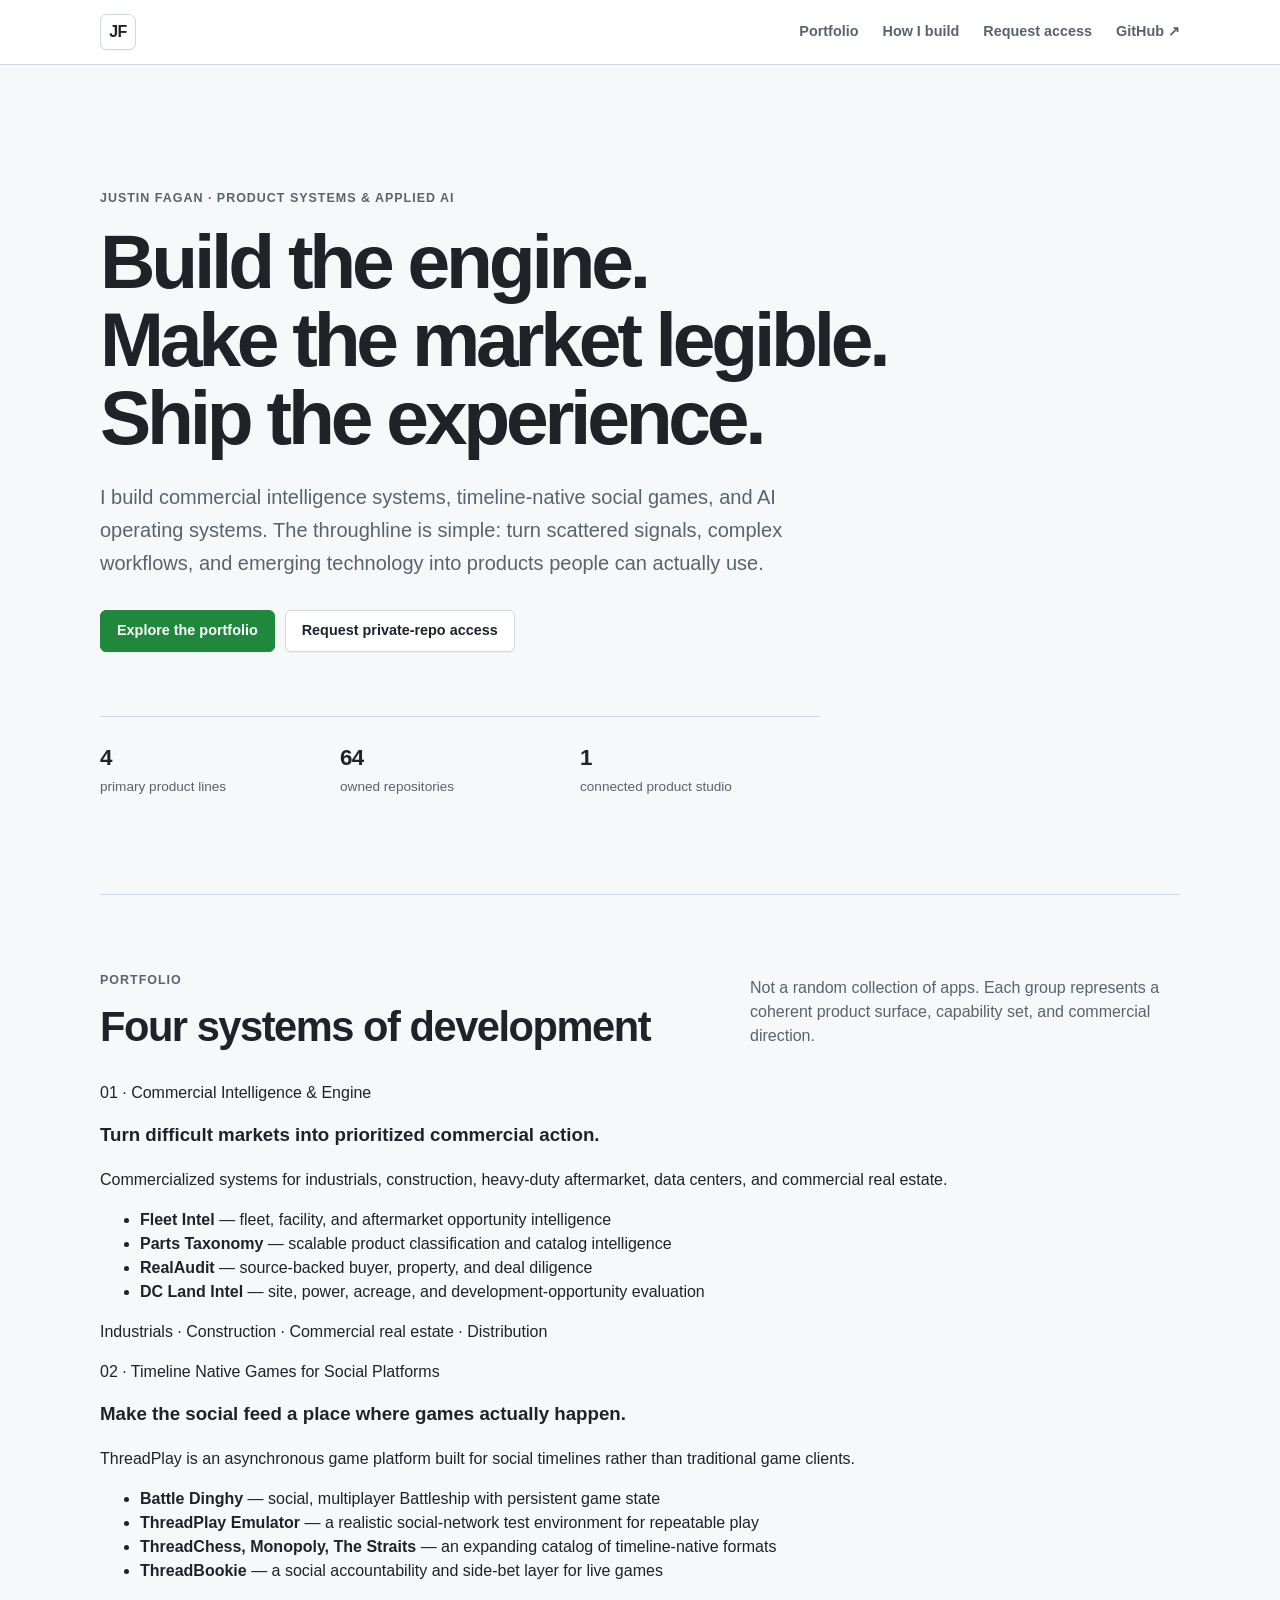
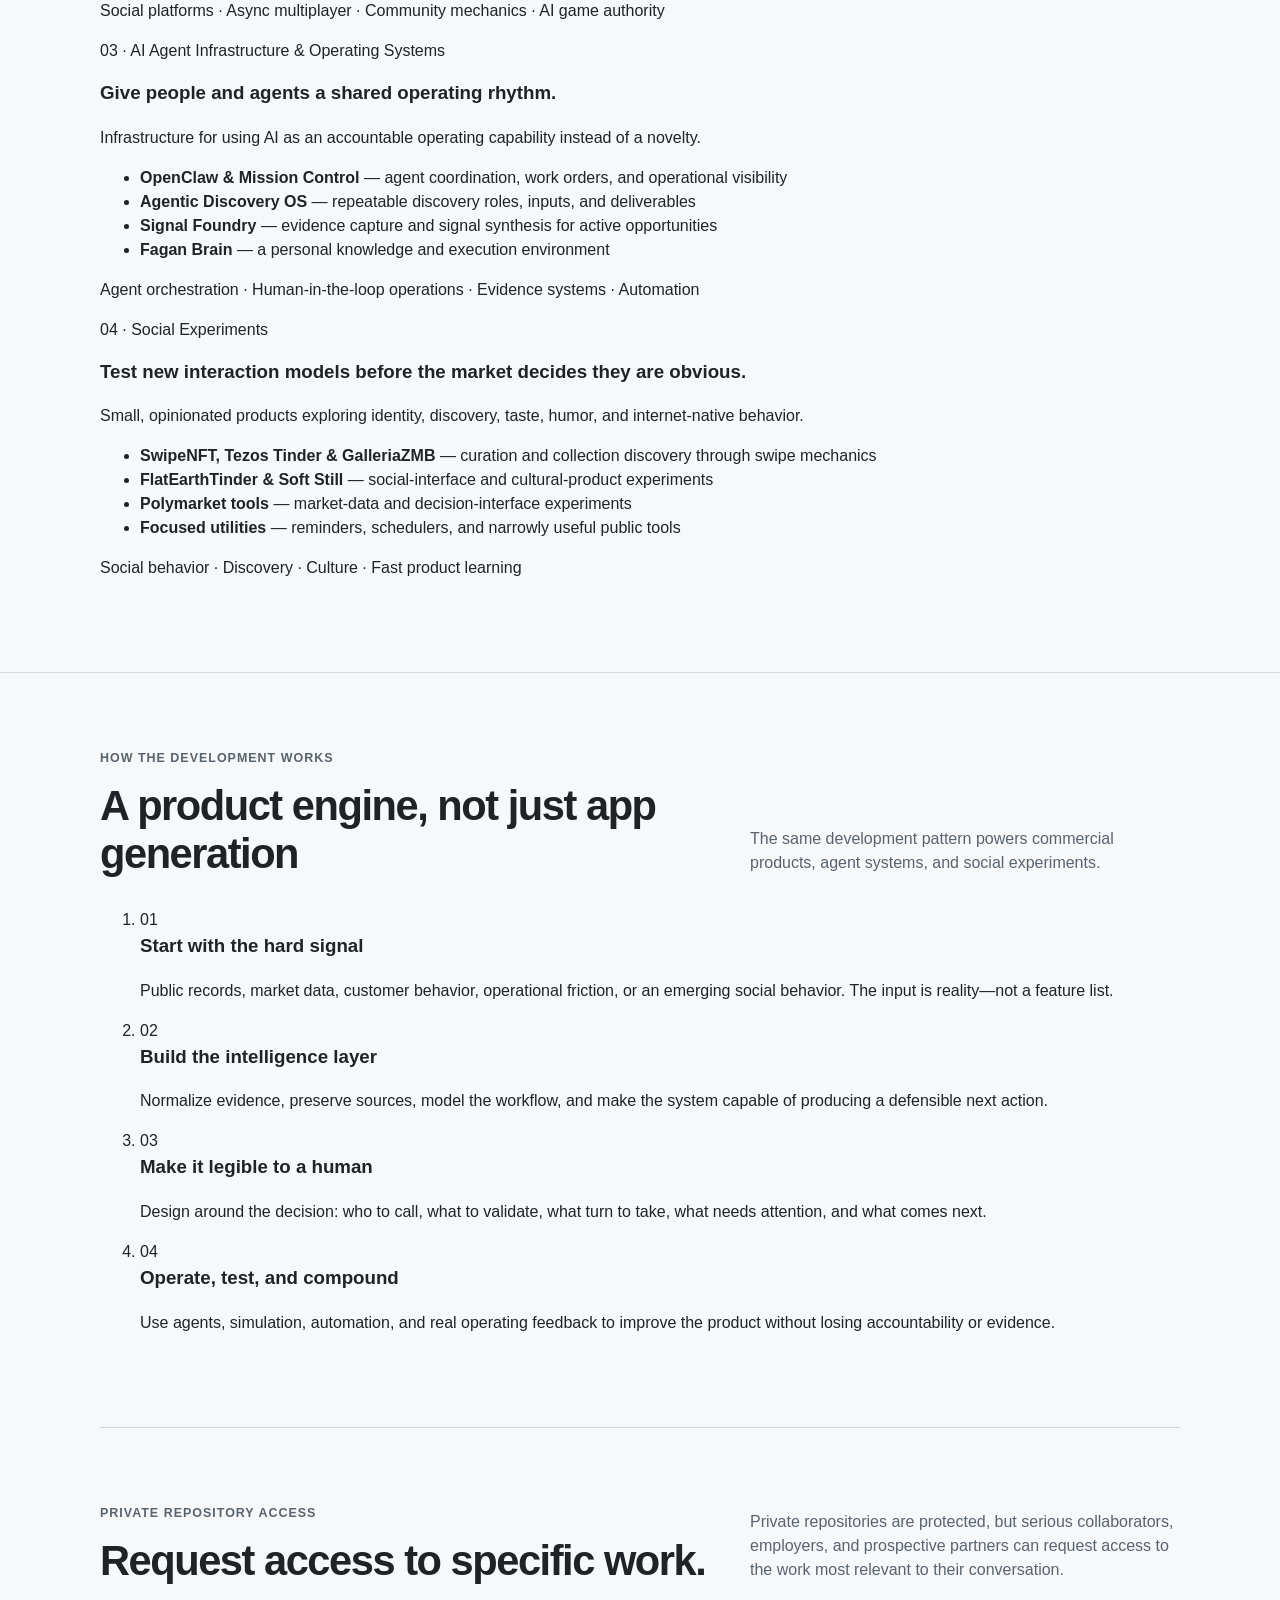
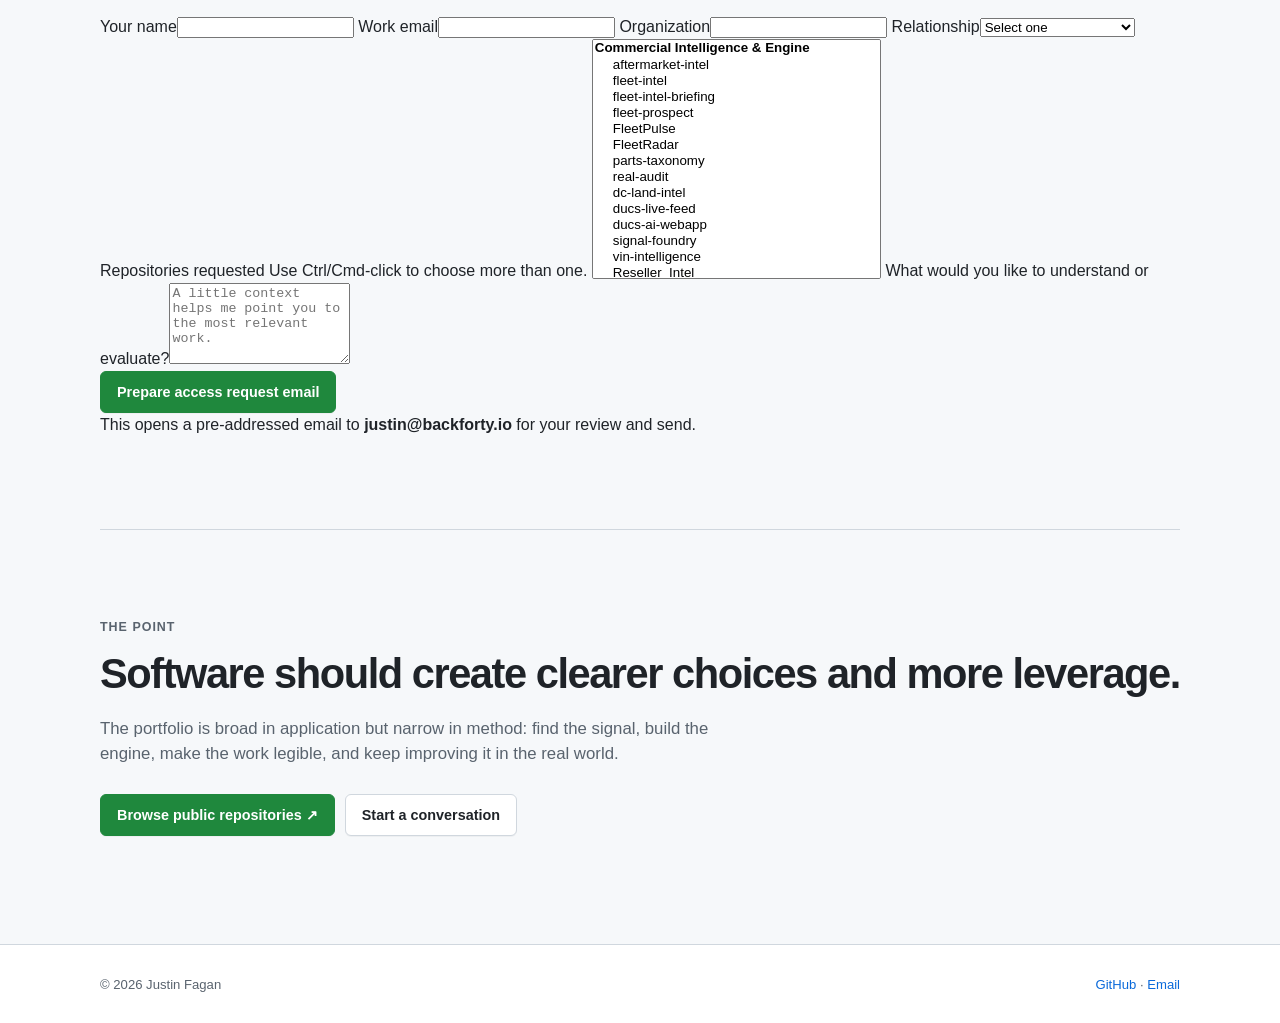
==== commit d28a7932: "Reframe homepage as portfolio systems overview" ====
--- a/index.html
+++ b/index.html
@@ -3,12 +3,12 @@
 <head>
   <meta charset="utf-8">
   <meta name="viewport" content="width=device-width, initial-scale=1">
-  <title>Justin Fagan — Most-Used Repositories</title>
-  <meta name="description" content="The repositories Justin Fagan uses most: commercial intelligence, agent systems, and timeline-native products across public and private work.">
+  <title>Justin Fagan — Product Systems & Applied AI</title>
+  <meta name="description" content="Justin Fagan builds commercial intelligence engines, timeline-native games for social platforms, AI agent operating systems, and social experiments.">
   <link rel="canonical" href="https://thejustinfagan.github.io/">
   <meta property="og:type" content="website">
-  <meta property="og:title" content="Justin Fagan — Most-Used Repositories">
-  <meta property="og:description" content="A concise index of the public and private repositories behind Justin Fagan’s most active work.">
+  <meta property="og:title" content="Justin Fagan — Product Systems & Applied AI">
+  <meta property="og:description" content="A portfolio of commercial intelligence engines, timeline-native social games, and AI operating systems.">
   <meta property="og:url" content="https://thejustinfagan.github.io/">
   <meta name="twitter:card" content="summary">
   <link rel="icon" href="assets/favicon.svg" type="image/svg+xml">
@@ -16,161 +16,163 @@
 </head>
 <body>
   <a class="skip-link" href="#main">Skip to content</a>
-
   <header class="site-header">
     <div class="wrap header-row">
       <a class="wordmark" href="/" aria-label="Justin Fagan home">JF</a>
       <nav aria-label="Primary navigation">
-        <a href="#core">Core systems</a>
-        <a href="#active">More active work</a>
+        <a href="#portfolio">Portfolio</a>
+        <a href="#method">How I build</a>
+        <a href="#access">Request access</a>
         <a href="https://github.com/thejustinfagan">GitHub ↗</a>
       </nav>
     </div>
   </header>
 
   <main id="main">
-    <section class="hero wrap" aria-labelledby="hero-title">
-      <p class="eyebrow">Justin Fagan · working repositories</p>
-      <h1 id="hero-title">The systems I actually build and use.</h1>
-      <p class="hero-copy">This is not a list of whichever repositories happen to be public. It is a curated view of the work I return to most—prioritized from authenticated GitHub activity, recent pushes, and repository depth. Private projects are described at a useful level without exposing their source or internal data.</p>
+    <section class="hero hero--portfolio wrap" aria-labelledby="hero-title">
+      <p class="eyebrow">Justin Fagan · product systems &amp; applied AI</p>
+      <h1 id="hero-title">Build the engine.<br>Make the market legible.<br>Ship the experience.</h1>
+      <p class="hero-copy">I build commercial intelligence systems, timeline-native social games, and AI operating systems. The throughline is simple: turn scattered signals, complex workflows, and emerging technology into products people can actually use.</p>
       <div class="hero-actions">
-        <a class="button button--primary" href="#core">See the core systems</a>
-        <a class="button" href="https://github.com/thejustinfagan?tab=repositories">Browse public repositories ↗</a>
+        <a class="button button--primary" href="#portfolio">Explore the portfolio</a>
+        <a class="button" href="#access">Request private-repo access</a>
       </div>
       <dl class="profile-facts">
-        <div><dt>Active</dt><dd>current working systems</dd></div>
-        <div><dt>Public + private</dt><dd>ranked by use, not visibility</dd></div>
-        <div><dt>Evidence-led</dt><dd>described by what each system does</dd></div>
+        <div><dt>4</dt><dd>primary product lines</dd></div>
+        <div><dt>64</dt><dd>owned repositories</dd></div>
+        <div><dt>1</dt><dd>connected product studio</dd></div>
       </dl>
     </section>
 
-    <section class="section wrap" id="core" aria-labelledby="core-title">
+    <section class="section wrap" id="portfolio" aria-labelledby="portfolio-title">
       <div class="section-heading">
         <div>
-          <p class="eyebrow">Core systems</p>
-          <h2 id="core-title">The repositories carrying the most work</h2>
-        </div>
-        <p>High-activity products and infrastructure with substantial implementation depth.</p>
-      </div>
-
-      <div class="repo-grid">
-        <article class="repo-card repo-card--private">
-          <div class="repo-meta"><span class="category">Commercial intelligence</span><span class="visibility visibility--private">Private</span></div>
-          <h3>fleet-intel</h3>
-          <p>Fleet Intel is the working commercial-intelligence platform for finding and evaluating trucking fleets, facilities, and sales opportunities across the United States.</p>
-          <p class="repo-detail"><strong>How it is used:</strong> combines carrier authority and safety records, facility evidence, maps and imagery, company matching, account context, and report generation so a large market becomes a prioritized field plan.</p>
-          <div class="repo-footer"><span class="language"><i class="dot dot--typescript"></i>TypeScript</span><span class="private-note">Private working repository</span></div>
-        </article>
-
-        <article class="repo-card repo-card--private">
-          <div class="repo-meta"><span class="category">Timeline-native games</span><span class="visibility visibility--private">Private</span></div>
-          <h3>Battle_Dinghy</h3>
-          <p>Battle Dinghy is a multiplayer Battleship-style game designed to run through social posts rather than inside a conventional game client.</p>
-          <p class="repo-detail"><strong>How it is used:</strong> manages challenges, turns, shots, persistent game state, visual board renders, player statistics, and the bot behavior required to operate a complete match on the timeline.</p>
-          <div class="repo-footer"><span class="language"><i class="dot dot--python"></i>Python</span><span class="private-note">Private working repository</span></div>
-        </article>
-
-        <article class="repo-card repo-card--private">
-          <div class="repo-meta"><span class="category">Testing infrastructure</span><span class="visibility visibility--private">Private</span></div>
-          <h3>threadplay-simulator</h3>
-          <p>A pixel-faithful social-network simulator for testing real ThreadPlay application code without depending on a live platform or production account.</p>
-          <p class="repo-detail"><strong>How it is used:</strong> provides an X-compatible fake API, repeatable multiplayer scenarios, deterministic test runs, and realistic marketing captures for Battle Dinghy and future ThreadPlay games.</p>
-          <div class="repo-footer"><span class="language"><i class="dot dot--python"></i>Python</span><span class="private-note">Private working repository</span></div>
-        </article>
-
-        <article class="repo-card repo-card--private">
-          <div class="repo-meta"><span class="category">Public-record intelligence</span><span class="visibility visibility--private">Private</span></div>
-          <h3>real-audit</h3>
-          <p>RealAudit is a national, CLI-first diligence engine for counterparty, property, and real-estate deal research using public records.</p>
-          <p class="repo-detail"><strong>How it is used:</strong> turns source-backed records into findings, severity and confidence scores, limitations, red flags, and recommended next checks while keeping professional verification explicit.</p>
-          <div class="repo-footer"><span class="language"><i class="dot dot--python"></i>Python</span><span class="private-note">Private working repository</span></div>
-        </article>
-
-        <article class="repo-card repo-card--private">
-          <div class="repo-meta"><span class="category">Opportunity intelligence</span><span class="visibility visibility--private">Private</span></div>
-          <h3>signal-foundry</h3>
-          <p>Signal Foundry converts saved external evidence into structured opportunity intelligence rather than leaving it as an unsearchable bookmark archive.</p>
-          <p class="repo-detail"><strong>How it is used:</strong> captures source trails, segments signals, records contradictions, extracts reusable capabilities, identifies macro patterns, and routes evidence toward active workflows.</p>
-          <div class="repo-footer"><span class="language"><i class="dot dot--python"></i>Python</span><span class="private-note">Private working repository</span></div>
-        </article>
-
-        <article class="repo-card repo-card--private">
-          <div class="repo-meta"><span class="category">Discovery product</span><span class="visibility visibility--private">Private</span></div>
-          <h3>swipenft</h3>
-          <p>SwipeNFT is a mobile-first discovery product for browsing curated NFT collections and artists with a simple swipe interaction.</p>
-          <p class="repo-detail"><strong>How it is used:</strong> runs separate PFP and Tezos-artist editions from one codebase, publishes curated weekly pools, tracks likes, and keeps live marketplace dependencies out of the swipe path.</p>
-          <div class="repo-footer"><span class="language"><i class="dot dot--typescript"></i>TypeScript</span><span class="private-note">Private working repository</span></div>
-        </article>
-      </div>
-    </section>
-
-    <section class="section section--compact wrap" id="active" aria-labelledby="active-title">
+          <p class="eyebrow">Portfolio</p>
+          <h2 id="portfolio-title">Four systems of development</h2>
+        </div>
+        <p>Not a random collection of apps. Each group represents a coherent product surface, capability set, and commercial direction.</p>
+      </div>
+
+      <div class="pillar-grid">
+        <article class="pillar pillar--commercial">
+          <p class="pillar-kicker">01 · Commercial Intelligence &amp; Engine</p>
+          <h3>Turn difficult markets into prioritized commercial action.</h3>
+          <p>Commercialized systems for industrials, construction, heavy-duty aftermarket, data centers, and commercial real estate.</p>
+          <ul>
+            <li><strong>Fleet Intel</strong> — fleet, facility, and aftermarket opportunity intelligence</li>
+            <li><strong>Parts Taxonomy</strong> — scalable product classification and catalog intelligence</li>
+            <li><strong>RealAudit</strong> — source-backed buyer, property, and deal diligence</li>
+            <li><strong>DC Land Intel</strong> — site, power, acreage, and development-opportunity evaluation</li>
+          </ul>
+          <p class="pillar-footer">Industrials · Construction · Commercial real estate · Distribution</p>
+        </article>
+
+        <article class="pillar pillar--games">
+          <p class="pillar-kicker">02 · Timeline Native Games for Social Platforms</p>
+          <h3>Make the social feed a place where games actually happen.</h3>
+          <p>ThreadPlay is an asynchronous game platform built for social timelines rather than traditional game clients.</p>
+          <ul>
+            <li><strong>Battle Dinghy</strong> — social, multiplayer Battleship with persistent game state</li>
+            <li><strong>ThreadPlay Emulator</strong> — a realistic social-network test environment for repeatable play</li>
+            <li><strong>ThreadChess, Monopoly, The Straits</strong> — an expanding catalog of timeline-native formats</li>
+            <li><strong>ThreadBookie</strong> — a social accountability and side-bet layer for live games</li>
+          </ul>
+          <p class="pillar-footer">Social platforms · Async multiplayer · Community mechanics · AI game authority</p>
+        </article>
+
+        <article class="pillar pillar--agents">
+          <p class="pillar-kicker">03 · AI Agent Infrastructure &amp; Operating Systems</p>
+          <h3>Give people and agents a shared operating rhythm.</h3>
+          <p>Infrastructure for using AI as an accountable operating capability instead of a novelty.</p>
+          <ul>
+            <li><strong>OpenClaw &amp; Mission Control</strong> — agent coordination, work orders, and operational visibility</li>
+            <li><strong>Agentic Discovery OS</strong> — repeatable discovery roles, inputs, and deliverables</li>
+            <li><strong>Signal Foundry</strong> — evidence capture and signal synthesis for active opportunities</li>
+            <li><strong>Fagan Brain</strong> — a personal knowledge and execution environment</li>
+          </ul>
+          <p class="pillar-footer">Agent orchestration · Human-in-the-loop operations · Evidence systems · Automation</p>
+        </article>
+
+        <article class="pillar pillar--social">
+          <p class="pillar-kicker">04 · Social Experiments</p>
+          <h3>Test new interaction models before the market decides they are obvious.</h3>
+          <p>Small, opinionated products exploring identity, discovery, taste, humor, and internet-native behavior.</p>
+          <ul>
+            <li><strong>SwipeNFT, Tezos Tinder &amp; GalleriaZMB</strong> — curation and collection discovery through swipe mechanics</li>
+            <li><strong>FlatEarthTinder &amp; Soft Still</strong> — social-interface and cultural-product experiments</li>
+            <li><strong>Polymarket tools</strong> — market-data and decision-interface experiments</li>
+            <li><strong>Focused utilities</strong> — reminders, schedulers, and narrowly useful public tools</li>
+          </ul>
+          <p class="pillar-footer">Social behavior · Discovery · Culture · Fast product learning</p>
+        </article>
+      </div>
+    </section>
+
+    <section class="section section--method" id="method" aria-labelledby="method-title">
+      <div class="wrap">
+        <div class="section-heading">
+          <div>
+            <p class="eyebrow">How the development works</p>
+            <h2 id="method-title">A product engine, not just app generation</h2>
+          </div>
+          <p>The same development pattern powers commercial products, agent systems, and social experiments.</p>
+        </div>
+        <ol class="build-loop">
+          <li><span>01</span><div><h3>Start with the hard signal</h3><p>Public records, market data, customer behavior, operational friction, or an emerging social behavior. The input is reality—not a feature list.</p></div></li>
+          <li><span>02</span><div><h3>Build the intelligence layer</h3><p>Normalize evidence, preserve sources, model the workflow, and make the system capable of producing a defensible next action.</p></div></li>
+          <li><span>03</span><div><h3>Make it legible to a human</h3><p>Design around the decision: who to call, what to validate, what turn to take, what needs attention, and what comes next.</p></div></li>
+          <li><span>04</span><div><h3>Operate, test, and compound</h3><p>Use agents, simulation, automation, and real operating feedback to improve the product without losing accountability or evidence.</p></div></li>
+        </ol>
+      </div>
+    </section>
+
+    <section class="section wrap" id="access" aria-labelledby="access-title">
       <div class="section-heading">
         <div>
-          <p class="eyebrow">More active work</p>
-          <h2 id="active-title">Other repositories in regular use</h2>
-        </div>
-        <p>Supporting products, operational surfaces, and focused commercial tools.</p>
-      </div>
-
-      <div class="repo-grid">
-        <article class="repo-card repo-card--private">
-          <div class="repo-meta"><span class="category">Data review</span><span class="visibility visibility--private">Private</span></div>
-          <h3>ducs-live-feed</h3>
-          <p>A mobile-first review feed for spot-checking DUCS contact and public-record enrichment output.</p>
-          <p class="repo-detail"><strong>Operational role:</strong> packages fresh pipeline results into a deployable review surface so quality, gaps, and suspicious records can be inspected quickly away from the full data workflow.</p>
-          <div class="repo-footer"><span class="language"><i class="dot dot--python"></i>Python</span><span class="private-note">Private working repository</span></div>
-        </article>
-
-        <article class="repo-card repo-card--private">
-          <div class="repo-meta"><span class="category">Site intelligence</span><span class="visibility visibility--private">Private</span></div>
-          <h3>dc-land-intel</h3>
-          <p>A prospecting workspace for data-center and power-intensive development opportunities.</p>
-          <p class="repo-detail"><strong>Operational role:</strong> brings acreage, power proximity, development stage, mapping, satellite evidence, and prospect review into one interface for evaluating candidate sites.</p>
-          <div class="repo-footer"><span class="language"><i class="dot dot--typescript"></i>TypeScript</span><span class="private-note">Private working repository</span></div>
-        </article>
-
-        <article class="repo-card">
-          <div class="repo-meta"><span class="category">Commercial intelligence</span><span class="visibility visibility--public">Public</span></div>
-          <h3><a href="https://github.com/thejustinfagan/reseller-intel">reseller-intel</a></h3>
-          <p>Market and prospect intelligence for heavy-duty truck-parts reseller discovery.</p>
-          <p class="repo-detail"><strong>Operational role:</strong> turns company datasets into deduplicated markets, buyer segments, personas, geographic opportunities, and prioritized research for commercial teams.</p>
-          <div class="repo-footer"><span class="language"><i class="dot dot--typescript"></i>TypeScript</span><a class="repo-link" href="https://github.com/thejustinfagan/reseller-intel">View repository →</a></div>
-        </article>
-
-        <article class="repo-card">
-          <div class="repo-meta"><span class="category">Operating system</span><span class="visibility visibility--public">Public</span></div>
-          <h3><a href="https://github.com/thejustinfagan/mission-control">mission-control</a></h3>
-          <p>A focused control surface for making active priorities, work orders, operating loops, and evidence visible.</p>
-          <p class="repo-detail"><strong>Operational role:</strong> helps coordinate ongoing agent-assisted work without treating one dashboard as the container for every system or source of truth.</p>
-          <div class="repo-footer"><span class="language"><i class="dot dot--typescript"></i>TypeScript</span><a class="repo-link" href="https://github.com/thejustinfagan/mission-control">View repository →</a></div>
-        </article>
-
-        <article class="repo-card">
-          <div class="repo-meta"><span class="category">Strategy game</span><span class="visibility visibility--public">Public</span></div>
-          <h3><a href="https://github.com/thejustinfagan/the-straits">the-straits</a></h3>
-          <p>A naval strategy game built around fleet battles at historically significant geographic chokepoints.</p>
-          <p class="repo-detail"><strong>Operational role:</strong> supports player onboarding, multi-player matches, easy-mode play, operator controls, and repeatable interface testing within the wider ThreadPlay ecosystem.</p>
-          <div class="repo-footer"><span class="language"><i class="dot dot--typescript"></i>TypeScript</span><a class="repo-link" href="https://github.com/thejustinfagan/the-straits">View repository →</a></div>
-        </article>
-
-        <article class="repo-card">
-          <div class="repo-meta"><span class="category">Product identity</span><span class="visibility visibility--public">Public</span></div>
-          <h3><a href="https://github.com/thejustinfagan/threadplay.co">threadplay.co</a></h3>
-          <p>The public product home for ThreadPlay, a family of passive games designed to live inside social timelines.</p>
-          <p class="repo-detail"><strong>Operational role:</strong> explains the ecosystem, demonstrates timeline-native play, and gives Battle Dinghy, The Straits, and future games one coherent public identity.</p>
-          <div class="repo-footer"><span class="language"><i class="dot dot--html"></i>HTML</span><a class="repo-link" href="https://github.com/thejustinfagan/threadplay.co">View repository →</a></div>
-        </article>
-      </div>
+          <p class="eyebrow">Private repository access</p>
+          <h2 id="access-title">Request access to specific work.</h2>
+        </div>
+        <p>Private repositories are protected, but serious collaborators, employers, and prospective partners can request access to the work most relevant to their conversation.</p>
+      </div>
+
+      <form class="access-form" id="repo-access-form">
+        <div class="form-grid">
+          <label>Your name<input id="name" name="name" autocomplete="name" required></label>
+          <label>Work email<input id="email" name="email" type="email" autocomplete="email" required></label>
+          <label>Organization<input id="organization" name="organization" autocomplete="organization"></label>
+          <label>Relationship<select id="relationship" name="relationship" required><option value="">Select one</option><option>Potential employer</option><option>Prospective client</option><option>Partner or collaborator</option><option>Investor or advisor</option><option>Other</option></select></label>
+        </div>
+        <label>Repositories requested <span class="field-note">Use Ctrl/Cmd-click to choose more than one.</span>
+          <select id="repositories" name="repositories" multiple size="14" required>
+            <optgroup label="Commercial Intelligence &amp; Engine">
+              <option>aftermarket-intel</option><option>fleet-intel</option><option>fleet-intel-briefing</option><option>fleet-prospect</option><option>FleetPulse</option><option>FleetRadar</option><option>parts-taxonomy</option><option>real-audit</option><option>dc-land-intel</option><option>ducs-live-feed</option><option>ducs-ai-webapp</option><option>signal-foundry</option><option>vin-intelligence</option><option>Reseller_Intel</option>
+            </optgroup>
+            <optgroup label="Timeline Native Games for Social Platforms">
+              <option>Battle_Dinghy</option><option>Battle-Dinghy-IGOR</option><option>battle-dinghy-app</option><option>threadplay-simulator</option><option>threadbookie</option><option>threadchess</option><option>drowned-city</option><option>baseball-stars</option><option>monopoly</option>
+            </optgroup>
+            <optgroup label="AI Agent Infrastructure &amp; Operating Systems">
+              <option>openclaw-workspace</option><option>fagan-brain</option><option>mission-control-v2</option><option>agentic-discovery-os</option><option>ai-whiteboard</option><option>ai-calibration-chrome-extension</option>
+            </optgroup>
+            <optgroup label="Social Experiments &amp; Supporting Products">
+              <option>swipenft</option><option>tezostinder</option><option>galleriaZMB</option><option>FlatEarthTinder</option><option>soft-still</option><option>polymarket-bot</option><option>backforty-scheduler</option><option>BrandDesign</option><option>WIFECALENDAR</option>
+            </optgroup>
+          </select>
+        </label>
+        <label>What would you like to understand or evaluate?<textarea id="message" name="message" rows="5" required placeholder="A little context helps me point you to the most relevant work."></textarea></label>
+        <div class="form-actions">
+          <button class="button button--primary" type="submit">Prepare access request email</button>
+          <p id="form-status" role="status">This opens a pre-addressed email to <strong>justin@backforty.io</strong> for your review and send.</p>
+        </div>
+      </form>
     </section>
 
     <section class="closing wrap" aria-labelledby="closing-title">
-      <p class="eyebrow">Public source</p>
-      <h2 id="closing-title">Open repositories remain available on GitHub.</h2>
-      <p>Private repositories are intentionally summarized rather than linked. Public source, experiments, and smaller utilities remain available from the full repository list.</p>
+      <p class="eyebrow">The point</p>
+      <h2 id="closing-title">Software should create clearer choices and more leverage.</h2>
+      <p>The portfolio is broad in application but narrow in method: find the signal, build the engine, make the work legible, and keep improving it in the real world.</p>
       <div class="hero-actions">
         <a class="button button--primary" href="https://github.com/thejustinfagan?tab=repositories">Browse public repositories ↗</a>
-        <a class="button" href="mailto:justin.fagan@gmail.com">Email Justin</a>
+        <a class="button" href="mailto:justin@backforty.io">Start a conversation</a>
       </div>
     </section>
   </main>
@@ -178,8 +180,40 @@
   <footer class="site-footer">
     <div class="wrap footer-row">
       <span>© 2026 Justin Fagan</span>
-      <span><a href="https://github.com/thejustinfagan">GitHub</a> · <a href="mailto:justin.fagan@gmail.com">Email</a></span>
+      <span><a href="https://github.com/thejustinfagan">GitHub</a> · <a href="mailto:justin@backforty.io">Email</a></span>
     </div>
   </footer>
+
+  <script>
+    document.getElementById("repo-access-form").addEventListener("submit", function (event) {
+      event.preventDefault();
+      const selected = Array.from(document.getElementById("repositories").selectedOptions).map(function (option) { return option.value; });
+      const name = document.getElementById("name").value.trim();
+      const email = document.getElementById("email").value.trim();
+      const organization = document.getElementById("organization").value.trim() || "Not provided";
+      const relationship = document.getElementById("relationship").value;
+      const message = document.getElementById("message").value.trim();
+      if (!selected.length) return;
+      const subject = "Private repository access request — " + name;
+      const body = [
+        "Hello Justin,",
+        "",
+        "I would like to request access to the following private repositories:",
+        selected.map(function (repo) { return "- " + repo; }).join("\n"),
+        "",
+        "Name: " + name,
+        "Email: " + email,
+        "Organization: " + organization,
+        "Relationship: " + relationship,
+        "",
+        "Context:",
+        message,
+        "",
+        "Thank you."
+      ].join("\n");
+      document.getElementById("form-status").textContent = "Opening your email client with the request addressed to justin@backforty.io.";
+      window.location.href = "mailto:justin@backforty.io?subject=" + encodeURIComponent(subject) + "&body=" + encodeURIComponent(body);
+    });
+  </script>
 </body>
-</html>
+</html>
